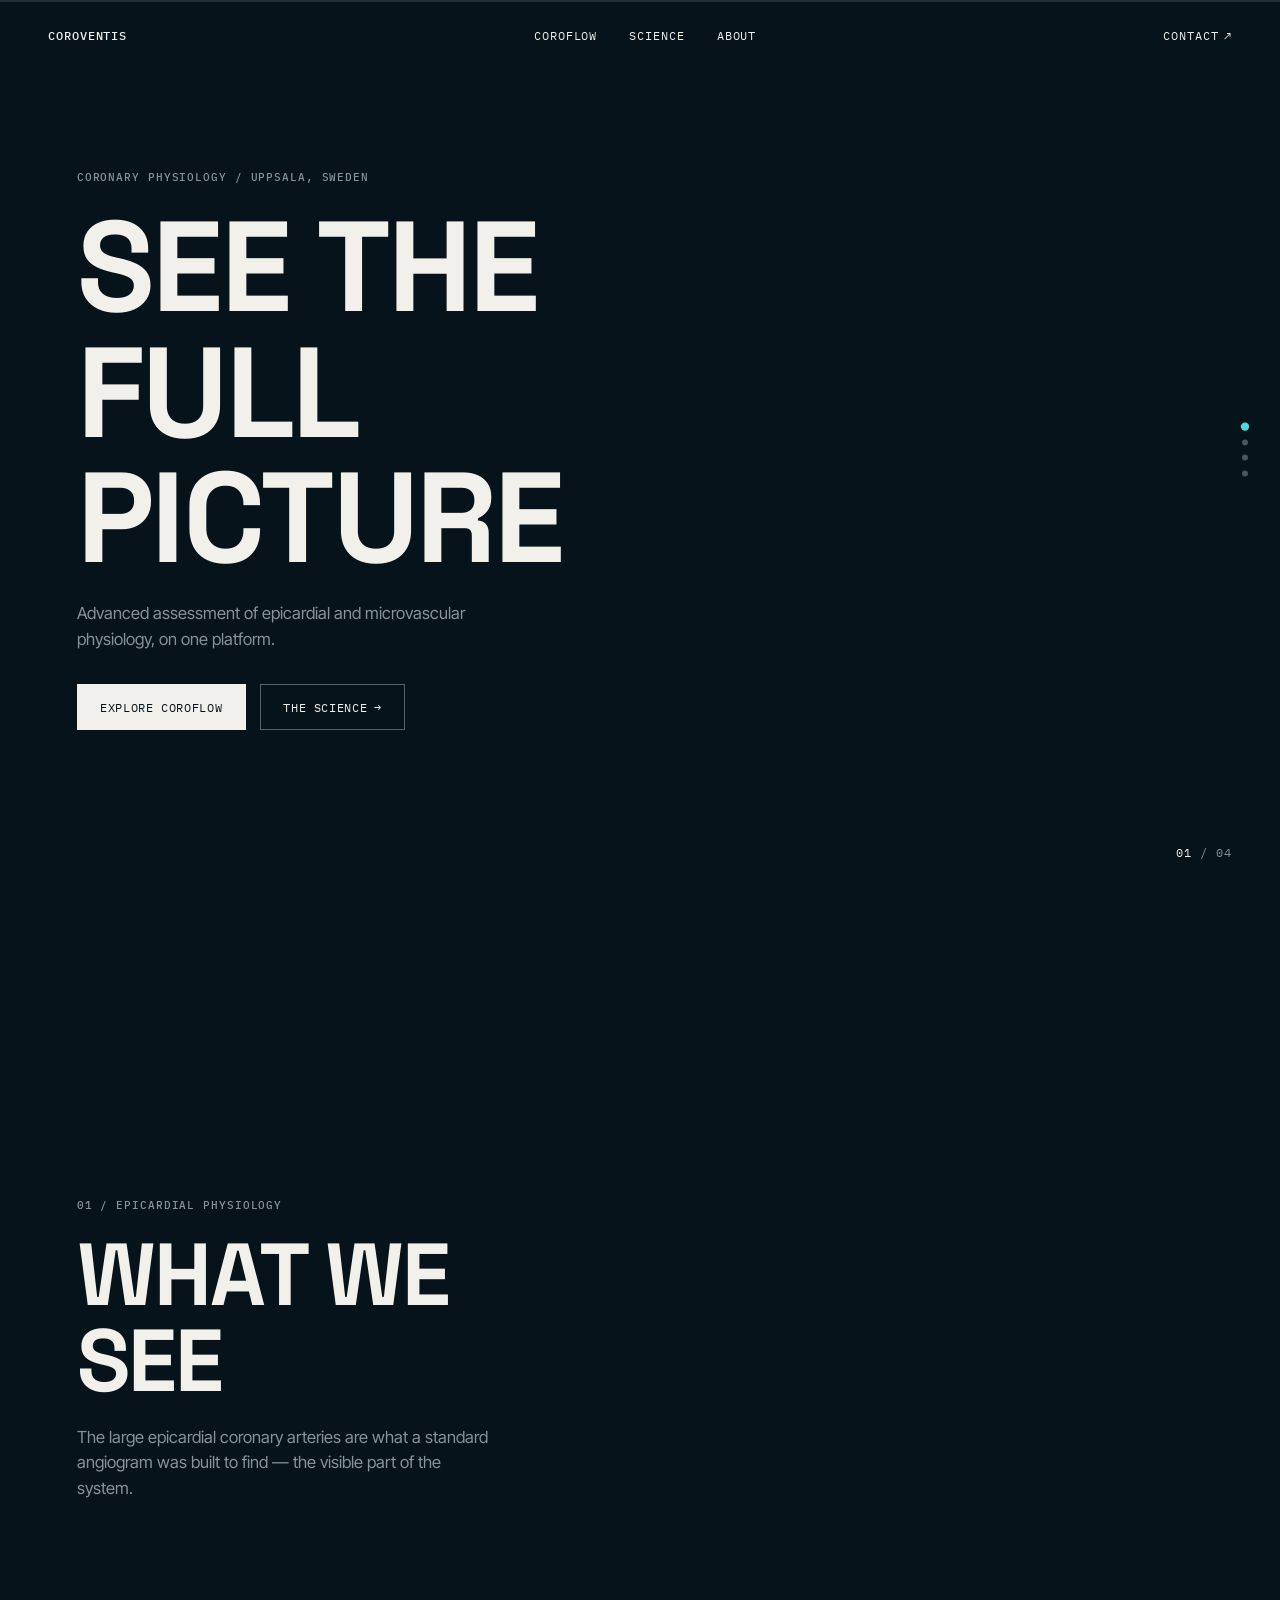
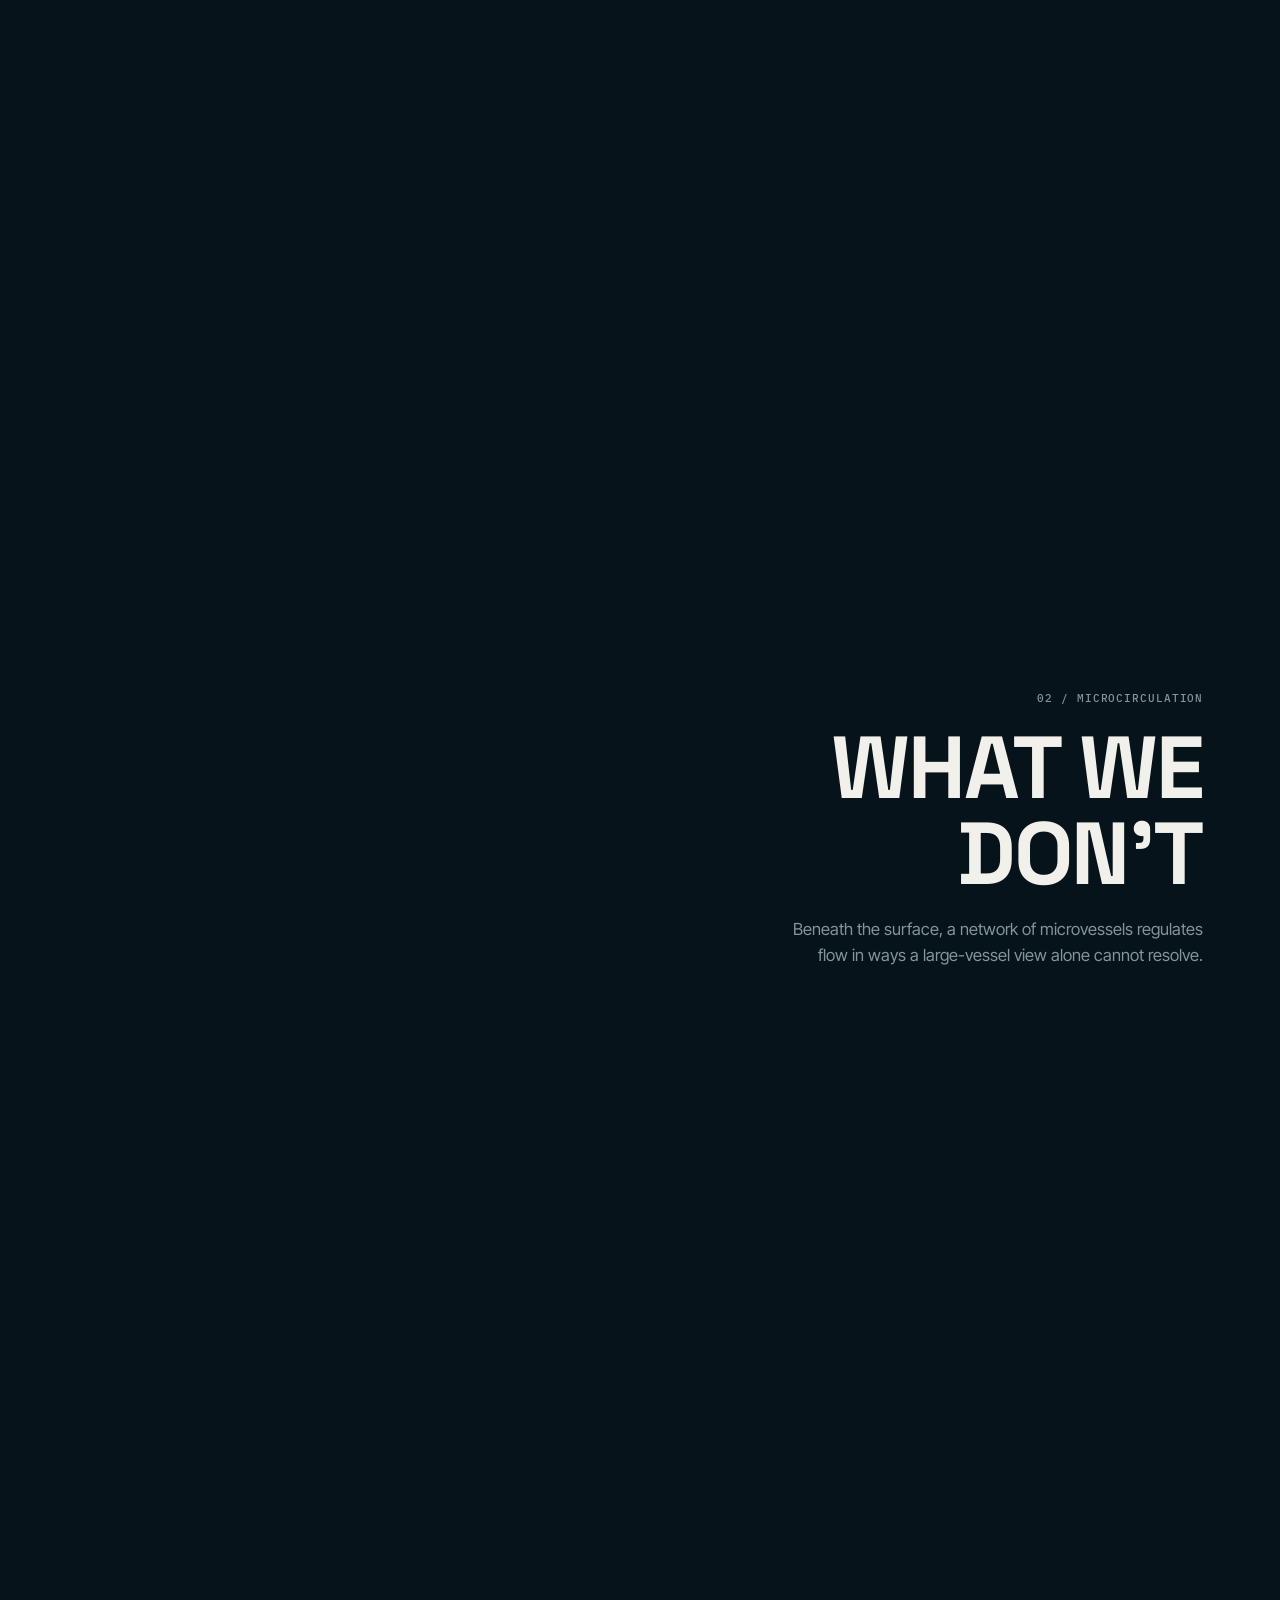
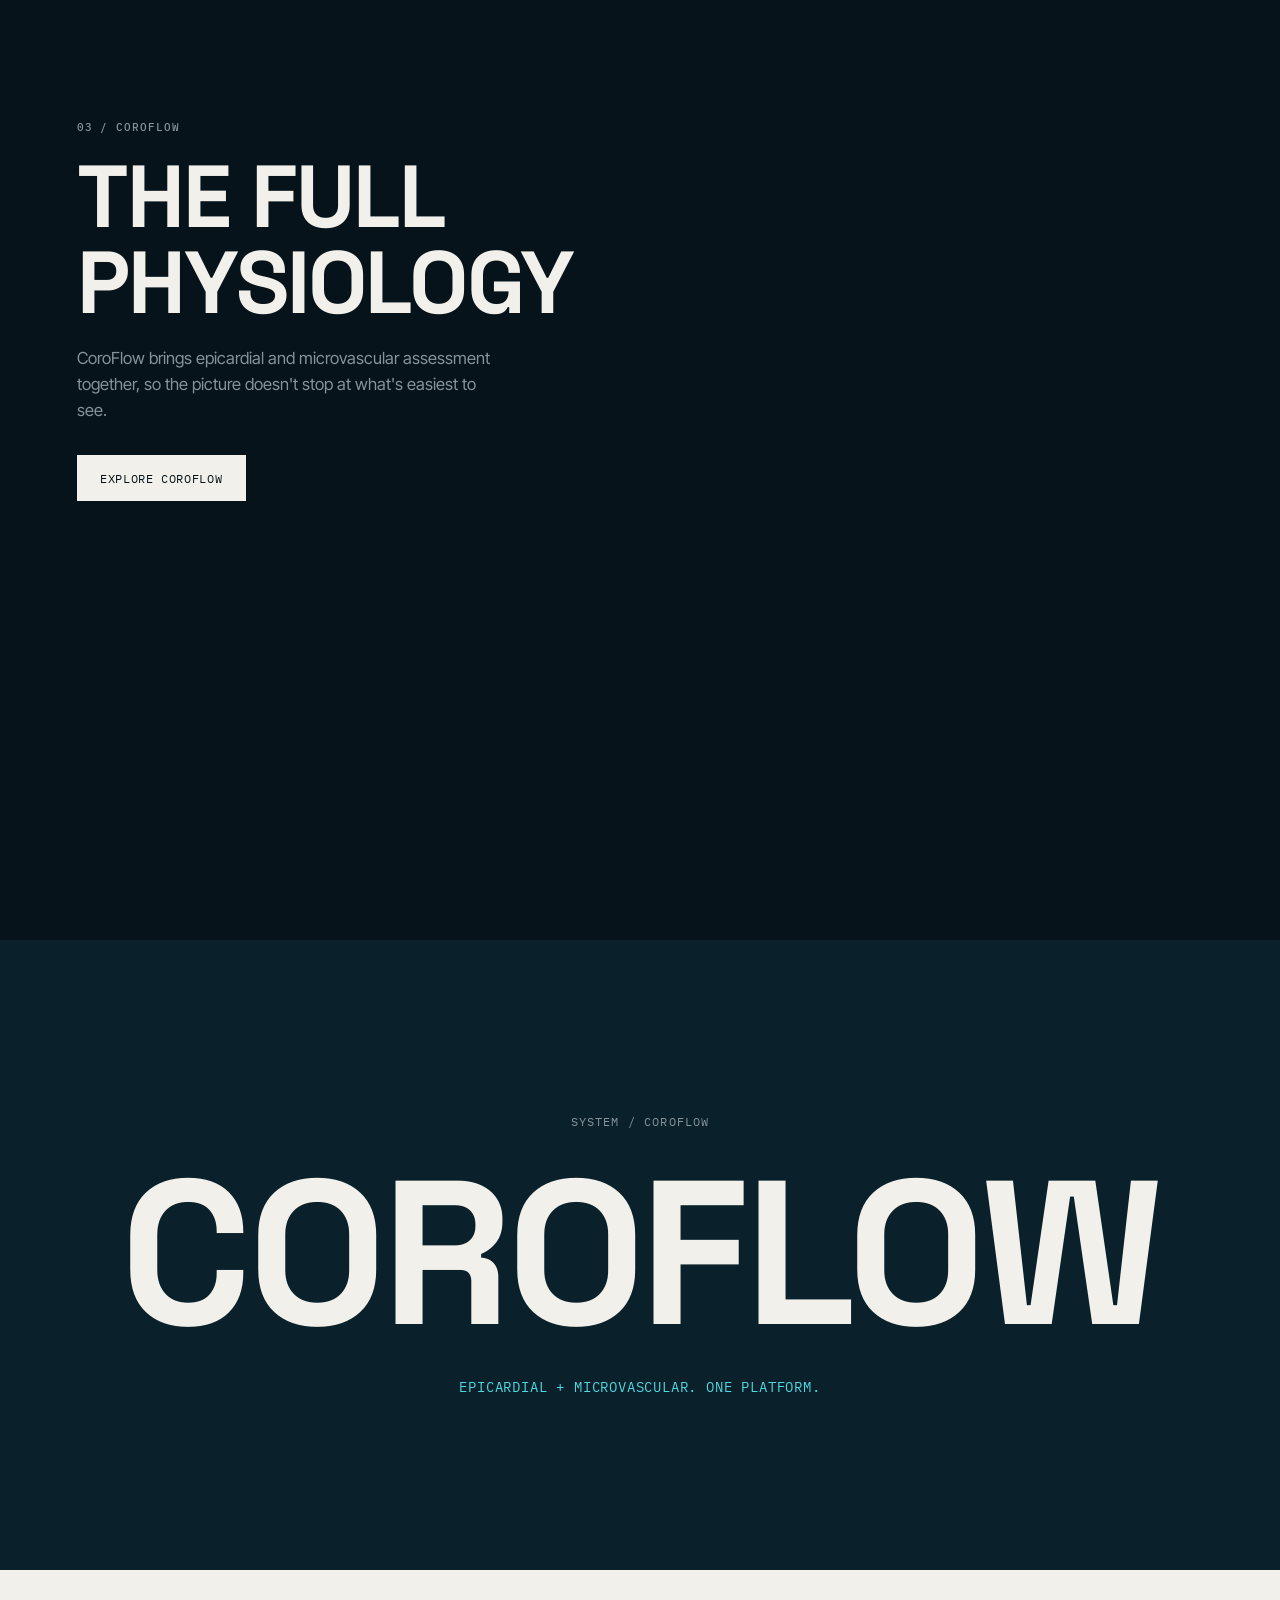
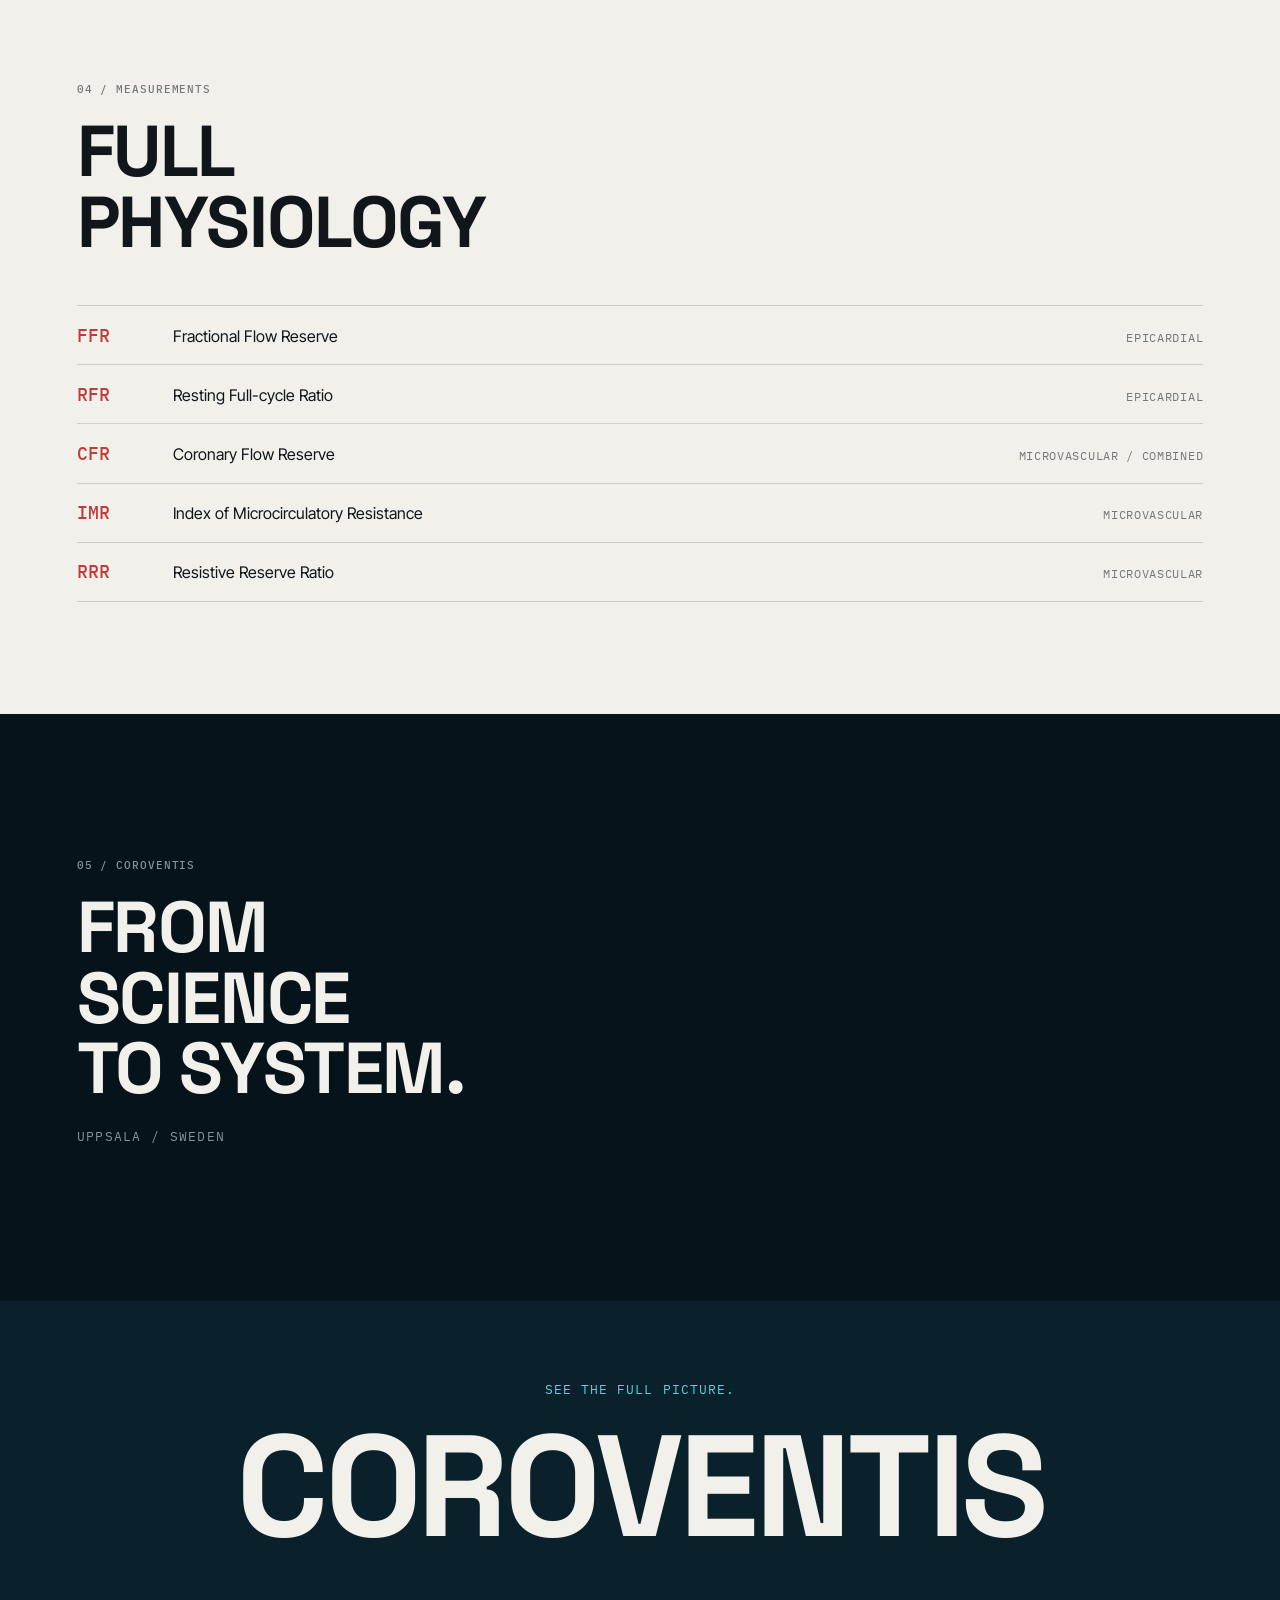
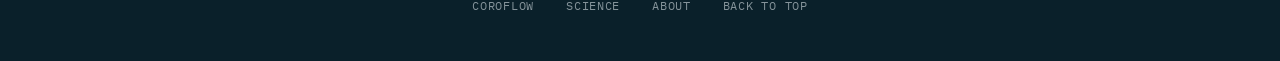
==== index.html @ 8fb8d33e "Add scroll-scrubbed hero: coronary iceberg-effect reveal via Higgsfield Builds the homepage hero as " ====
<!DOCTYPE html>
<html lang="en">
<head>
<meta charset="UTF-8" />
<meta name="viewport" content="width=device-width, initial-scale=1" />
<title>Coroventis — See the full picture</title>
<meta name="description" content="Coroventis builds CoroFlow, a platform for assessing epicardial and microvascular coronary physiology." />
<link rel="preconnect" href="https://fonts.googleapis.com" />
<link rel="preconnect" href="https://fonts.gstatic.com" crossorigin />
<link href="https://fonts.googleapis.com/css2?family=Space+Grotesk:wght@500;700&family=Inter+Tight:wght@400;500&family=IBM+Plex+Mono:wght@500&display=swap" rel="stylesheet" />
<link rel="stylesheet" href="styles.css" />
</head>
<body>

<nav class="nav" id="nav">
  <a class="nav__brand" href="#top">COROVENTIS</a>
  <div class="nav__links">
    <a href="#coroflow">CoroFlow</a>
    <a href="#science">Science</a>
    <a href="#about">About</a>
  </div>
  <a class="nav__contact" href="#contact">Contact <span aria-hidden="true">↗</span></a>
</nav>

<main id="top">

  <section class="scroll-scrub" id="hero" data-theme="dark">
    <div class="scroll-scrub__stage">
      <div class="scroll-scrub__media" aria-hidden="true"></div>

      <div class="scroll-scrub__progress" aria-hidden="true"><span id="progressBar"></span></div>

      <div class="scroll-scrub__index" aria-hidden="true">
        <span id="chapterIndex">01</span> / <span id="chapterTotal">04</span>
      </div>

      <div class="scroll-scrub__rail" aria-hidden="true">
        <ol id="railList">
          <li data-index="0" class="is-active"></li>
          <li data-index="1"></li>
          <li data-index="2"></li>
          <li data-index="3"></li>
        </ol>
      </div>
    </div>

    <div class="scroll-scrub__story">

      <article class="chapter" data-index="0" data-align="left">
        <div class="chapter__pin">
          <p class="eyebrow">CORONARY PHYSIOLOGY / UPPSALA, SWEDEN</p>
          <h1 class="display display--xl">SEE THE<br />FULL<br />PICTURE</h1>
          <p class="lede">Advanced assessment of epicardial and microvascular physiology, on one platform.</p>
          <div class="actions">
            <a class="btn btn--primary" href="#coroflow">Explore CoroFlow</a>
            <a class="btn btn--ghost" href="#science">The science <span aria-hidden="true">→</span></a>
          </div>
        </div>
      </article>

      <article class="chapter" data-index="1" data-align="left">
        <div class="chapter__pin">
          <p class="kicker">01 / EPICARDIAL PHYSIOLOGY</p>
          <h2 class="display display--lg">WHAT WE<br />SEE</h2>
          <p class="body">The large epicardial coronary arteries are what a standard angiogram was built to find — the visible part of the system.</p>
        </div>
      </article>

      <article class="chapter" data-index="2" data-align="right">
        <div class="chapter__pin">
          <p class="kicker">02 / MICROCIRCULATION</p>
          <h2 class="display display--lg">WHAT WE<br />DON'T</h2>
          <p class="body">Beneath the surface, a network of microvessels regulates flow in ways a large-vessel view alone cannot resolve.</p>
        </div>
      </article>

      <article class="chapter" data-index="3" data-align="left">
        <div class="chapter__pin">
          <p class="kicker">03 / COROFLOW</p>
          <h2 class="display display--lg">THE FULL<br />PHYSIOLOGY</h2>
          <p class="body">CoroFlow brings epicardial and microvascular assessment together, so the picture doesn't stop at what's easiest to see.</p>
          <div class="actions">
            <a class="btn btn--primary" href="#coroflow">Explore CoroFlow</a>
          </div>
        </div>
      </article>

    </div>
  </section>

  <section class="statement" id="coroflow">
    <p class="statement__eyebrow">SYSTEM / COROFLOW</p>
    <h2 class="display display--word">COROFLOW</h2>
    <p class="statement__sub">EPICARDIAL + MICROVASCULAR. One platform.</p>
  </section>

  <section class="taxonomy" id="science">
    <div class="taxonomy__head">
      <p class="kicker kicker--dark">04 / MEASUREMENTS</p>
      <h2 class="display display--md">FULL<br />PHYSIOLOGY</h2>
    </div>
    <div class="taxonomy__grid">
      <div class="taxonomy__row">
        <span class="taxonomy__code">FFR</span>
        <span class="taxonomy__name">Fractional Flow Reserve</span>
        <span class="taxonomy__domain">Epicardial</span>
      </div>
      <div class="taxonomy__row">
        <span class="taxonomy__code">RFR</span>
        <span class="taxonomy__name">Resting Full-cycle Ratio</span>
        <span class="taxonomy__domain">Epicardial</span>
      </div>
      <div class="taxonomy__row">
        <span class="taxonomy__code">CFR</span>
        <span class="taxonomy__name">Coronary Flow Reserve</span>
        <span class="taxonomy__domain">Microvascular / combined</span>
      </div>
      <div class="taxonomy__row">
        <span class="taxonomy__code">IMR</span>
        <span class="taxonomy__name">Index of Microcirculatory Resistance</span>
        <span class="taxonomy__domain">Microvascular</span>
      </div>
      <div class="taxonomy__row">
        <span class="taxonomy__code">RRR</span>
        <span class="taxonomy__name">Resistive Reserve Ratio</span>
        <span class="taxonomy__domain">Microvascular</span>
      </div>
    </div>
  </section>

  <section class="about" id="about">
    <p class="kicker">05 / COROVENTIS</p>
    <h2 class="display display--md">FROM<br />SCIENCE<br />TO SYSTEM.</h2>
    <p class="about__coords">UPPSALA / SWEDEN</p>
  </section>

</main>

<footer class="footer" id="contact">
  <p class="footer__line">SEE THE FULL PICTURE.</p>
  <h2 class="footer__wordmark">COROVENTIS</h2>
  <nav class="footer__nav">
    <a href="#coroflow">CoroFlow</a>
    <a href="#science">Science</a>
    <a href="#about">About</a>
    <a href="#top">Back to top</a>
  </nav>
</footer>

<script src="script.js"></script>
</body>
</html>
---- styles.css ----
/* ---- tokens ---- */
:root {
  --ink: #06131a;
  --ink-2: #0a202a;
  --paper: #f1f0ea;
  --paper-ink: #10161a;
  --slate: #85939a;
  --cyan: #4fd8e0;
  --red: #c23b3b;
  --font-display: "Space Grotesk", sans-serif;
  --font-body: "Inter Tight", sans-serif;
  --font-mono: "IBM Plex Mono", monospace;
  --ss-progress: 0;
}

* { box-sizing: border-box; }

html { scroll-behavior: smooth; }

@media (prefers-reduced-motion: reduce) {
  html { scroll-behavior: auto; }
}

body {
  margin: 0;
  background: var(--ink);
  color: var(--paper);
  font-family: var(--font-body);
  -webkit-font-smoothing: antialiased;
}

a { color: inherit; text-decoration: none; }

.display {
  font-family: var(--font-display);
  font-weight: 700;
  letter-spacing: -0.02em;
  line-height: 0.98;
  margin: 0;
  text-wrap: balance;
}

.display--xl { font-size: clamp(3rem, 10vw, 8.5rem); }
.display--lg { font-size: clamp(2.5rem, 7vw, 5.5rem); }
.display--md { font-size: clamp(2.25rem, 6vw, 4.5rem); }
.display--word {
  font-size: clamp(4rem, 16vw, 13rem);
  text-align: center;
  width: 100%;
}

.kicker,
.eyebrow {
  font-family: var(--font-mono);
  font-size: 0.7rem;
  font-weight: 500;
  letter-spacing: 0.08em;
  text-transform: uppercase;
  color: var(--slate);
  margin: 0 0 1.25rem;
}

.kicker--dark { color: color-mix(in srgb, var(--paper-ink) 55%, transparent); }

.lede,
.body {
  font-size: clamp(1rem, 1.3vw, 1.15rem);
  line-height: 1.55;
  color: var(--slate);
  max-width: 42ch;
  margin: 1.25rem 0 0;
}

/* ---- nav ---- */
.nav {
  position: fixed;
  top: 0;
  left: 0;
  right: 0;
  z-index: 20;
  display: flex;
  align-items: center;
  justify-content: space-between;
  padding: clamp(1rem, 3vw, 1.75rem) clamp(1.25rem, 4vw, 3rem);
  font-family: var(--font-mono);
  font-size: 0.72rem;
  letter-spacing: 0.08em;
  text-transform: uppercase;
  color: var(--paper);
  background: transparent;
  transition: background 300ms ease, backdrop-filter 300ms ease;
}

.nav.is-scrolled {
  background: color-mix(in srgb, var(--ink) 78%, transparent);
  backdrop-filter: blur(8px);
}

.nav__brand { font-weight: 500; }

.nav__links { display: flex; gap: clamp(1rem, 2.5vw, 2.25rem); }
.nav__links a:hover { color: var(--cyan); }

.nav__contact { display: flex; align-items: center; gap: 0.35rem; }
.nav__contact:hover { color: var(--cyan); }

@media (max-width: 640px) {
  .nav__links { display: none; }
}

/* ---- scroll-scrub hero ---- */
.scroll-scrub {
  position: relative;
  isolation: isolate;
}

.scroll-scrub__stage {
  position: sticky;
  top: 0;
  z-index: 0;
  width: 100%;
  height: 100dvh;
  overflow: hidden;
  background: var(--ink);
}

.scroll-scrub__media {
  position: absolute;
  inset: 0;
}

.scroll-scrub__video {
  position: absolute;
  inset: 0;
  width: 100%;
  height: 100%;
  object-fit: cover;
  object-position: 50% 50%;
  display: block;
  z-index: 1;
}

.scroll-scrub__stage::after {
  content: "";
  position: absolute;
  inset: 0;
  z-index: 2;
  background: linear-gradient(
    180deg,
    color-mix(in srgb, var(--ink) 55%, transparent) 0%,
    transparent 20%,
    transparent 65%,
    color-mix(in srgb, var(--ink) 70%, transparent) 100%
  );
  pointer-events: none;
}

.scroll-scrub__progress {
  position: absolute;
  z-index: 6;
  top: 0;
  left: 0;
  right: 0;
  height: 2px;
  background: color-mix(in srgb, var(--paper) 12%, transparent);
}

.scroll-scrub__progress span {
  display: block;
  height: 100%;
  width: 100%;
  background: var(--cyan);
  transform: scaleX(var(--ss-progress));
  transform-origin: left center;
}

.scroll-scrub__index {
  position: absolute;
  z-index: 6;
  right: clamp(1rem, 4vw, 3rem);
  bottom: clamp(1.25rem, 4vw, 2.5rem);
  font-family: var(--font-mono);
  font-size: 0.75rem;
  letter-spacing: 0.08em;
  color: var(--slate);
}

.scroll-scrub__index span:first-child { color: var(--paper); }

.scroll-scrub__rail {
  position: absolute;
  z-index: 6;
  right: clamp(0.75rem, 3vw, 2rem);
  top: 50%;
  transform: translateY(-50%);
}

.scroll-scrub__rail ol {
  list-style: none;
  margin: 0;
  padding: 0;
  display: flex;
  flex-direction: column;
  gap: 0.6rem;
}

.scroll-scrub__rail li {
  width: 6px;
  height: 6px;
  border-radius: 50%;
  background: color-mix(in srgb, var(--paper) 30%, transparent);
  transition: background 200ms ease, transform 200ms ease;
}

.scroll-scrub__rail li.is-active {
  background: var(--cyan);
  transform: scale(1.4);
}

@media (max-width: 640px) {
  .scroll-scrub__rail { display: none; }
}

.scroll-scrub__story {
  position: relative;
  z-index: 3;
  margin-top: -100dvh;
  pointer-events: none;
}

.chapter { position: relative; min-height: 120dvh; }
.chapter[data-index="0"] { min-height: 100dvh; }

.chapter__pin {
  position: sticky;
  top: 0;
  min-height: 100dvh;
  display: flex;
  flex-direction: column;
  justify-content: center;
  padding: clamp(5.5rem, 10vw, 9rem) clamp(1.25rem, 6vw, 6rem);
  pointer-events: none;
}

.chapter[data-align="right"] .chapter__pin { align-items: flex-end; text-align: right; }
.chapter[data-align="right"] .chapter__pin .lede,
.chapter[data-align="right"] .chapter__pin .body { margin-left: auto; }

.chapter__pin > * { pointer-events: auto; }

.actions {
  display: flex;
  flex-wrap: wrap;
  gap: 0.9rem;
  margin-top: 2rem;
}

.btn {
  display: inline-flex;
  align-items: center;
  gap: 0.4rem;
  padding: 0.85rem 1.4rem;
  font-family: var(--font-mono);
  font-size: 0.78rem;
  letter-spacing: 0.05em;
  text-transform: uppercase;
  border: 1px solid color-mix(in srgb, var(--paper) 35%, transparent);
  transition: border-color 200ms ease, background 200ms ease, color 200ms ease;
}

.btn--primary { background: var(--paper); color: var(--ink); border-color: var(--paper); }
.btn--primary:hover { background: var(--cyan); border-color: var(--cyan); }

.btn--ghost { color: var(--paper); }
.btn--ghost:hover { border-color: var(--cyan); color: var(--cyan); }

@media (max-width: 640px) {
  .chapter__pin { justify-content: flex-end; padding-bottom: 4rem; }
  .chapter[data-align="right"] .chapter__pin { align-items: flex-start; text-align: left; }
  .chapter[data-align="right"] .chapter__pin .lede,
  .chapter[data-align="right"] .chapter__pin .body { margin-left: 0; }
}

/* ---- statement (COROFLOW) ---- */
.statement {
  position: relative;
  z-index: 3;
  background: var(--ink-2);
  min-height: 70vh;
  display: flex;
  flex-direction: column;
  align-items: center;
  justify-content: center;
  text-align: center;
  padding: 4rem 1.5rem;
  gap: 1.5rem;
}

.statement__eyebrow {
  font-family: var(--font-mono);
  font-size: 0.72rem;
  letter-spacing: 0.1em;
  text-transform: uppercase;
  color: var(--slate);
  margin: 0;
}

.statement__sub {
  font-family: var(--font-mono);
  font-size: 0.85rem;
  letter-spacing: 0.06em;
  text-transform: uppercase;
  color: var(--cyan);
  margin: 0;
}

/* ---- taxonomy (light section) ---- */
.taxonomy {
  position: relative;
  z-index: 3;
  background: var(--paper);
  color: var(--paper-ink);
  padding: clamp(4rem, 10vw, 7rem) clamp(1.25rem, 6vw, 6rem);
}

.taxonomy__head { margin-bottom: 3rem; }
.taxonomy__head .display { color: var(--paper-ink); }

.taxonomy__grid { border-top: 1px solid color-mix(in srgb, var(--paper-ink) 15%, transparent); }

.taxonomy__row {
  display: grid;
  grid-template-columns: 5rem 1fr auto;
  gap: 1rem;
  align-items: baseline;
  padding: 1.1rem 0;
  border-bottom: 1px solid color-mix(in srgb, var(--paper-ink) 15%, transparent);
  transition: background 150ms ease;
}

.taxonomy__row:hover { background: color-mix(in srgb, var(--paper-ink) 4%, transparent); }

.taxonomy__code {
  font-family: var(--font-mono);
  font-weight: 500;
  font-size: 1.1rem;
  color: var(--red);
}

.taxonomy__name { font-size: 1rem; }

.taxonomy__domain {
  font-family: var(--font-mono);
  font-size: 0.72rem;
  letter-spacing: 0.06em;
  text-transform: uppercase;
  color: color-mix(in srgb, var(--paper-ink) 55%, transparent);
  text-align: right;
}

@media (max-width: 640px) {
  .taxonomy__row { grid-template-columns: 3.5rem 1fr; }
  .taxonomy__domain { grid-column: 1 / -1; text-align: left; }
}

/* ---- about ---- */
.about {
  position: relative;
  z-index: 3;
  background: var(--ink);
  padding: clamp(5rem, 12vw, 9rem) clamp(1.25rem, 6vw, 6rem);
}

.about__coords {
  font-family: var(--font-mono);
  font-size: 0.8rem;
  letter-spacing: 0.1em;
  color: var(--slate);
  margin-top: 1.5rem;
}

/* ---- footer ---- */
.footer {
  position: relative;
  z-index: 3;
  background: var(--ink-2);
  padding: clamp(3rem, 8vw, 5rem) clamp(1.25rem, 6vw, 3rem) clamp(2rem, 5vw, 3rem);
  text-align: center;
}

.footer__line {
  font-family: var(--font-mono);
  font-size: 0.8rem;
  letter-spacing: 0.08em;
  text-transform: uppercase;
  color: var(--cyan);
  margin: 0 0 1rem;
}

.footer__wordmark {
  font-family: var(--font-display);
  font-weight: 700;
  font-size: clamp(3rem, 14vw, 9rem);
  letter-spacing: -0.03em;
  margin: 0;
  line-height: 1;
}

.footer__nav {
  display: flex;
  justify-content: center;
  flex-wrap: wrap;
  gap: clamp(1rem, 3vw, 2rem);
  margin-top: 2.5rem;
  font-family: var(--font-mono);
  font-size: 0.75rem;
  letter-spacing: 0.06em;
  text-transform: uppercase;
  color: var(--slate);
}

.footer__nav a:hover { color: var(--cyan); }

/* ---- reduced motion ---- */
@media (prefers-reduced-motion: reduce) {
  .chapter { min-height: 100dvh !important; }
  .scroll-scrub__progress span { transition: none; }
}
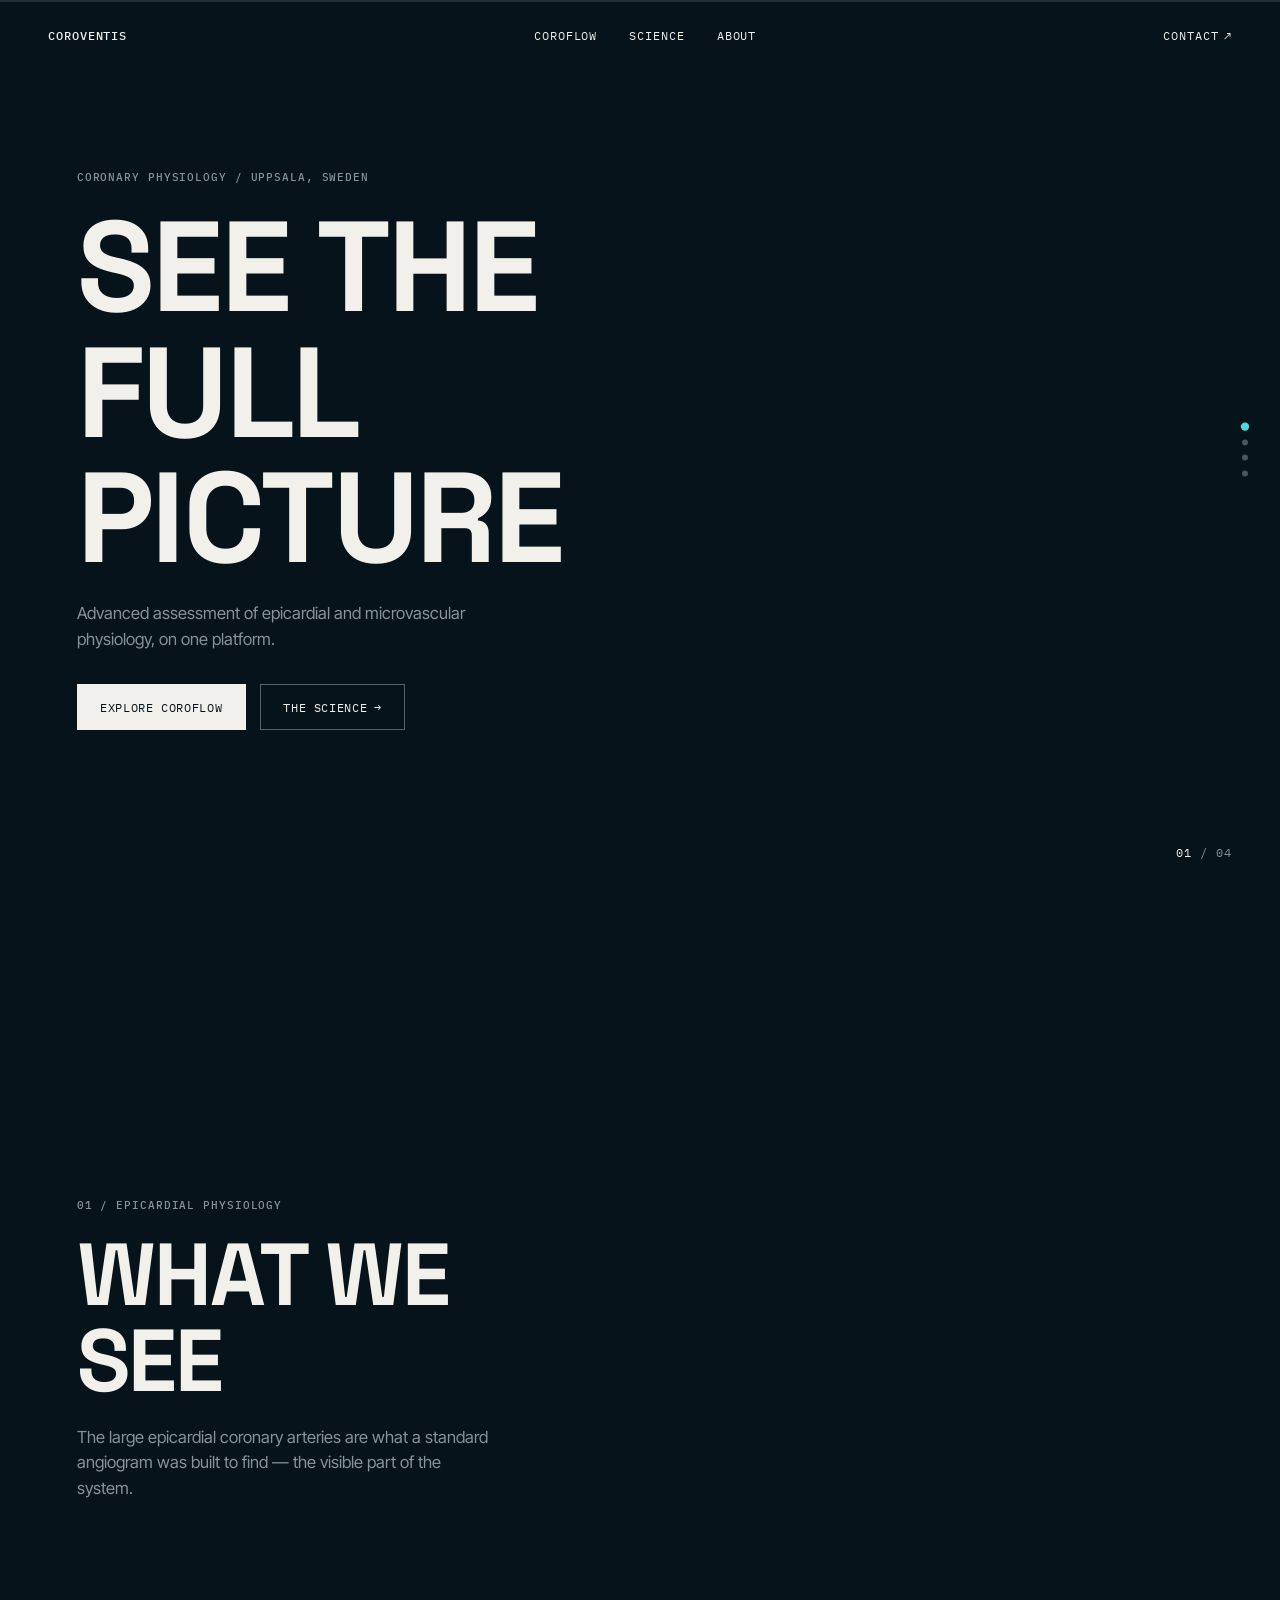
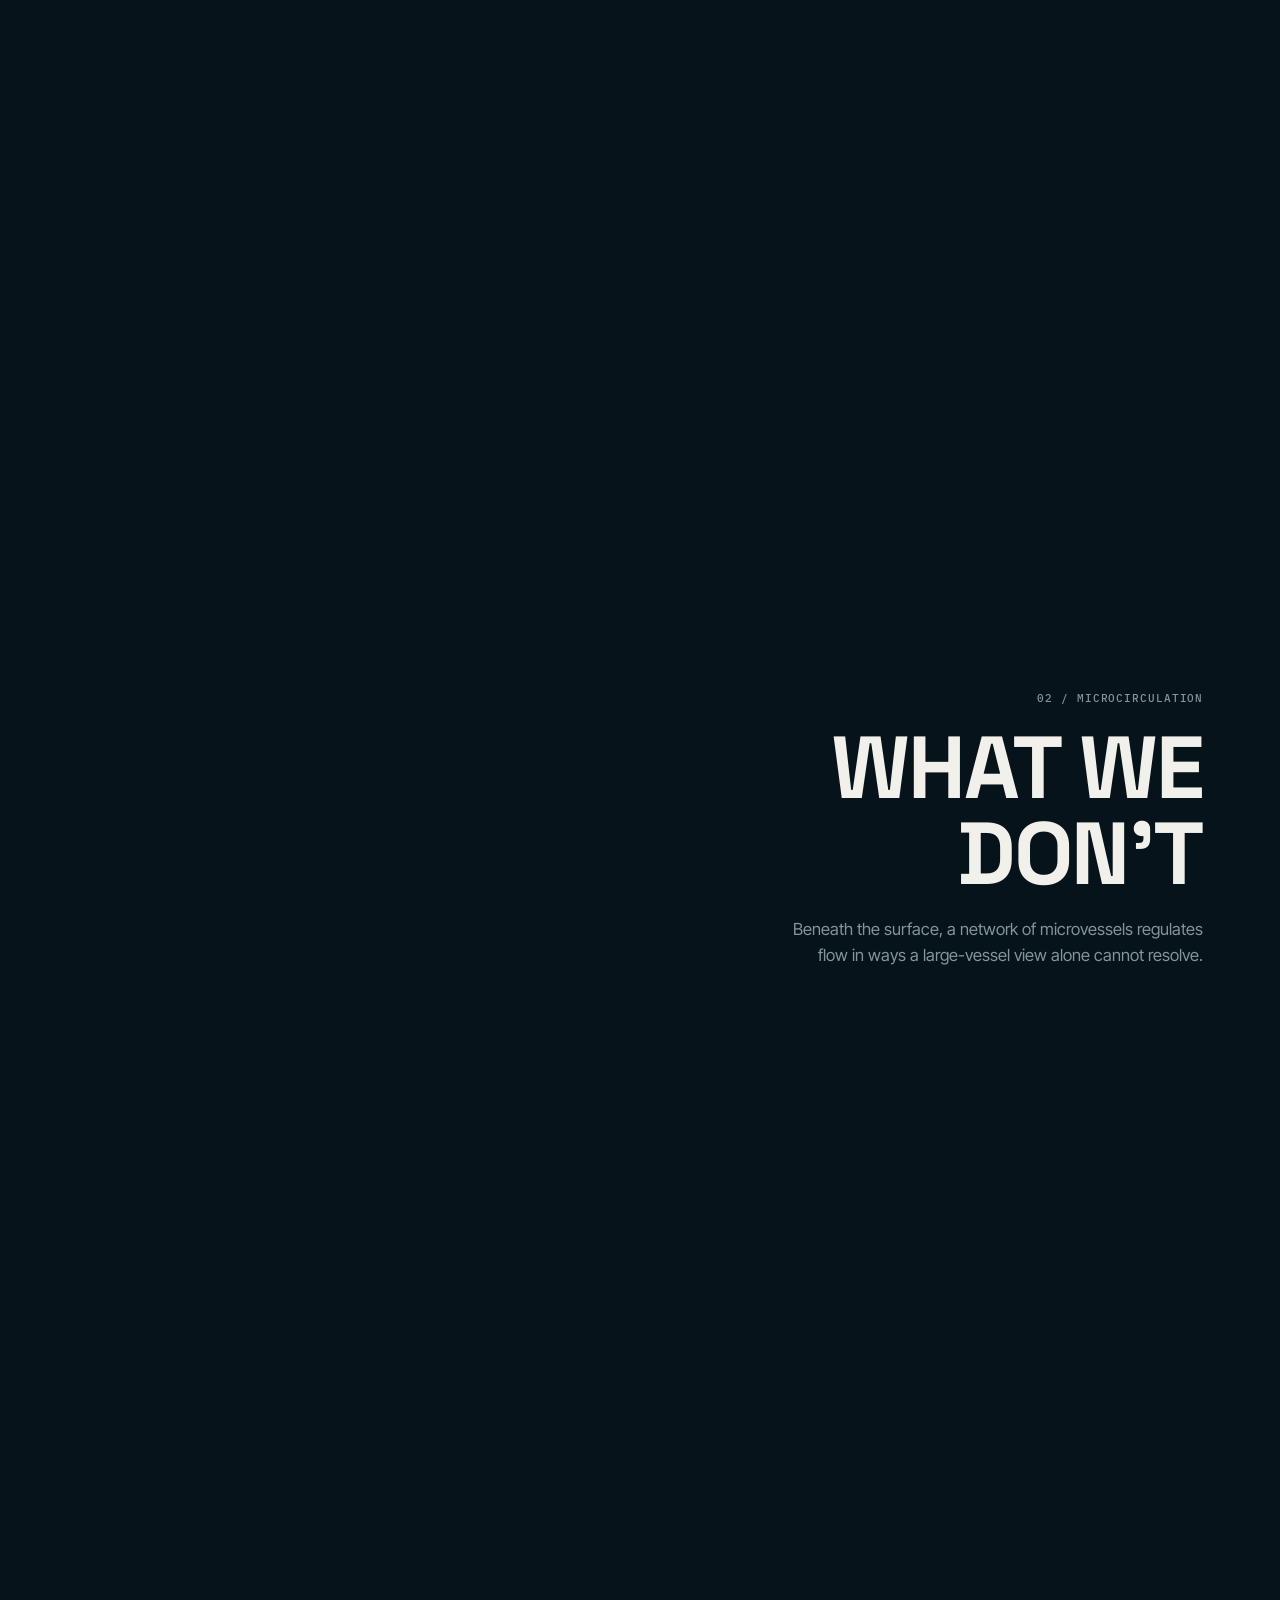
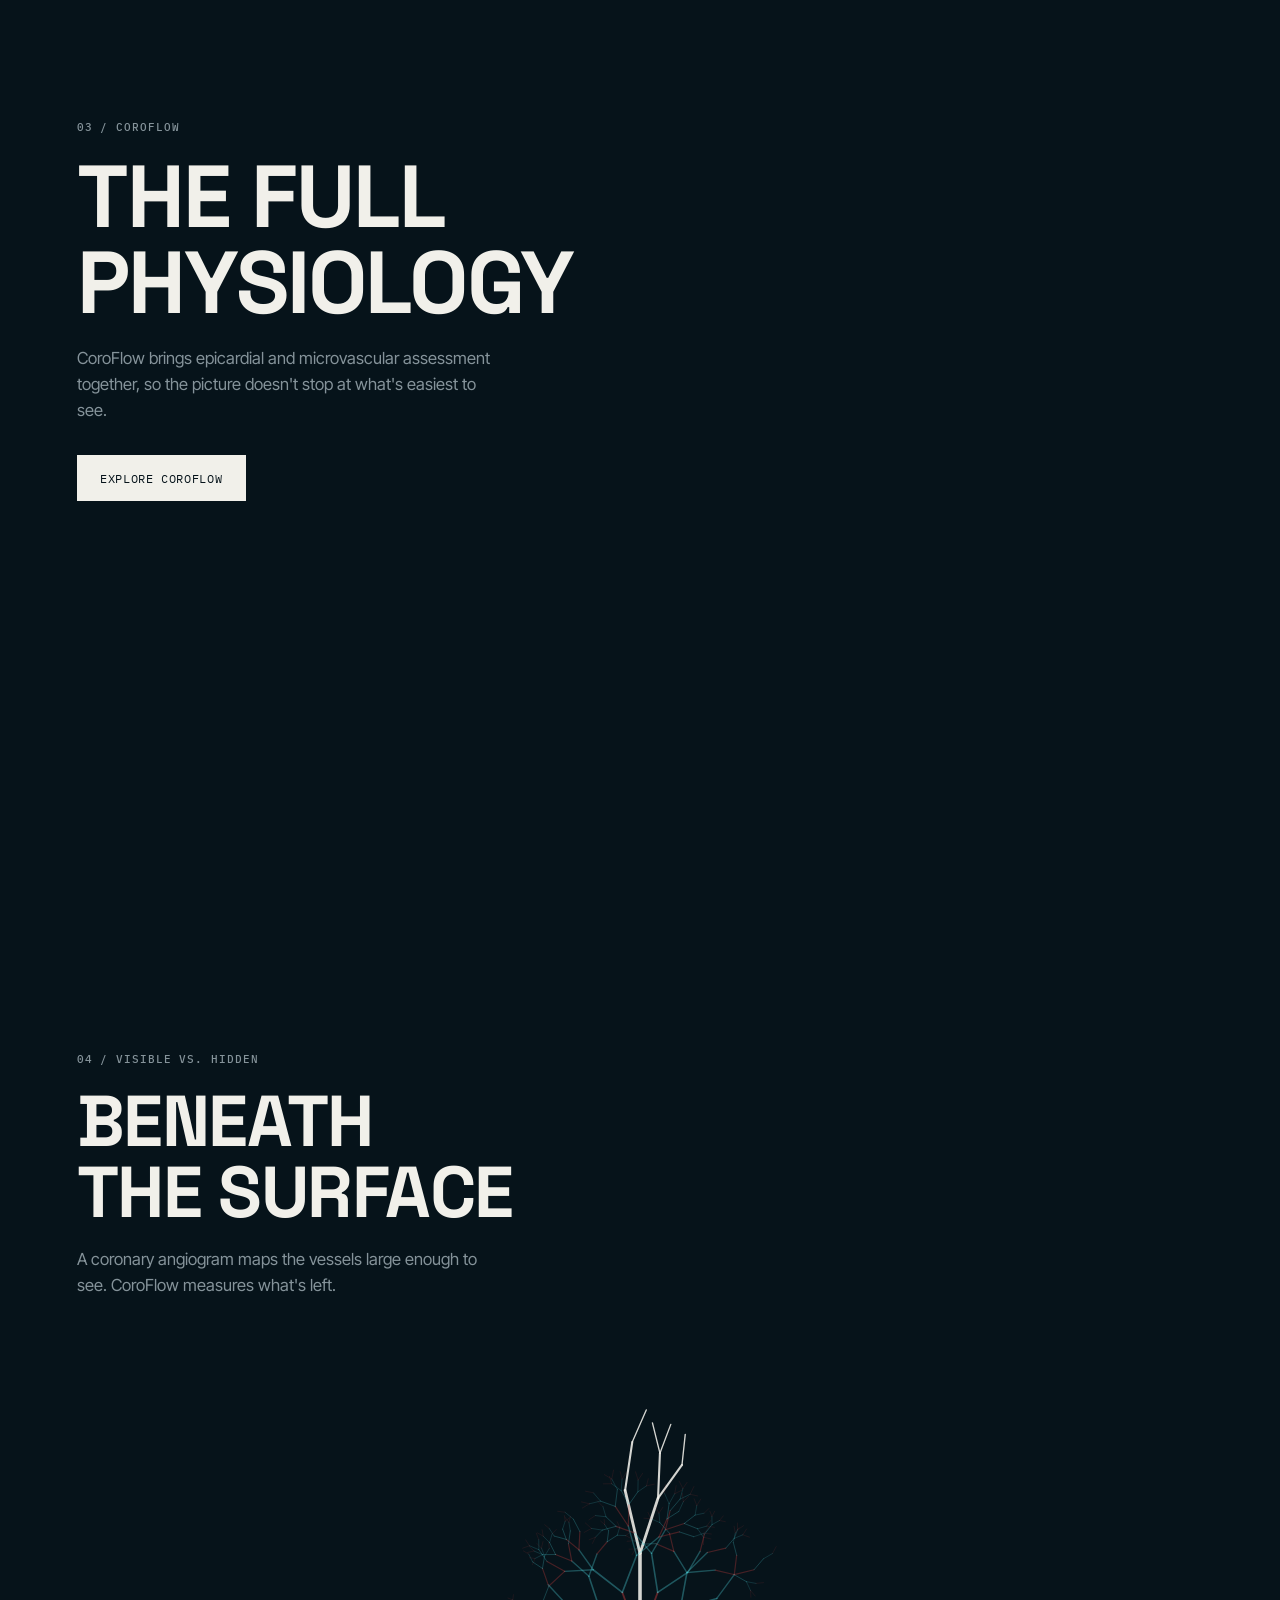
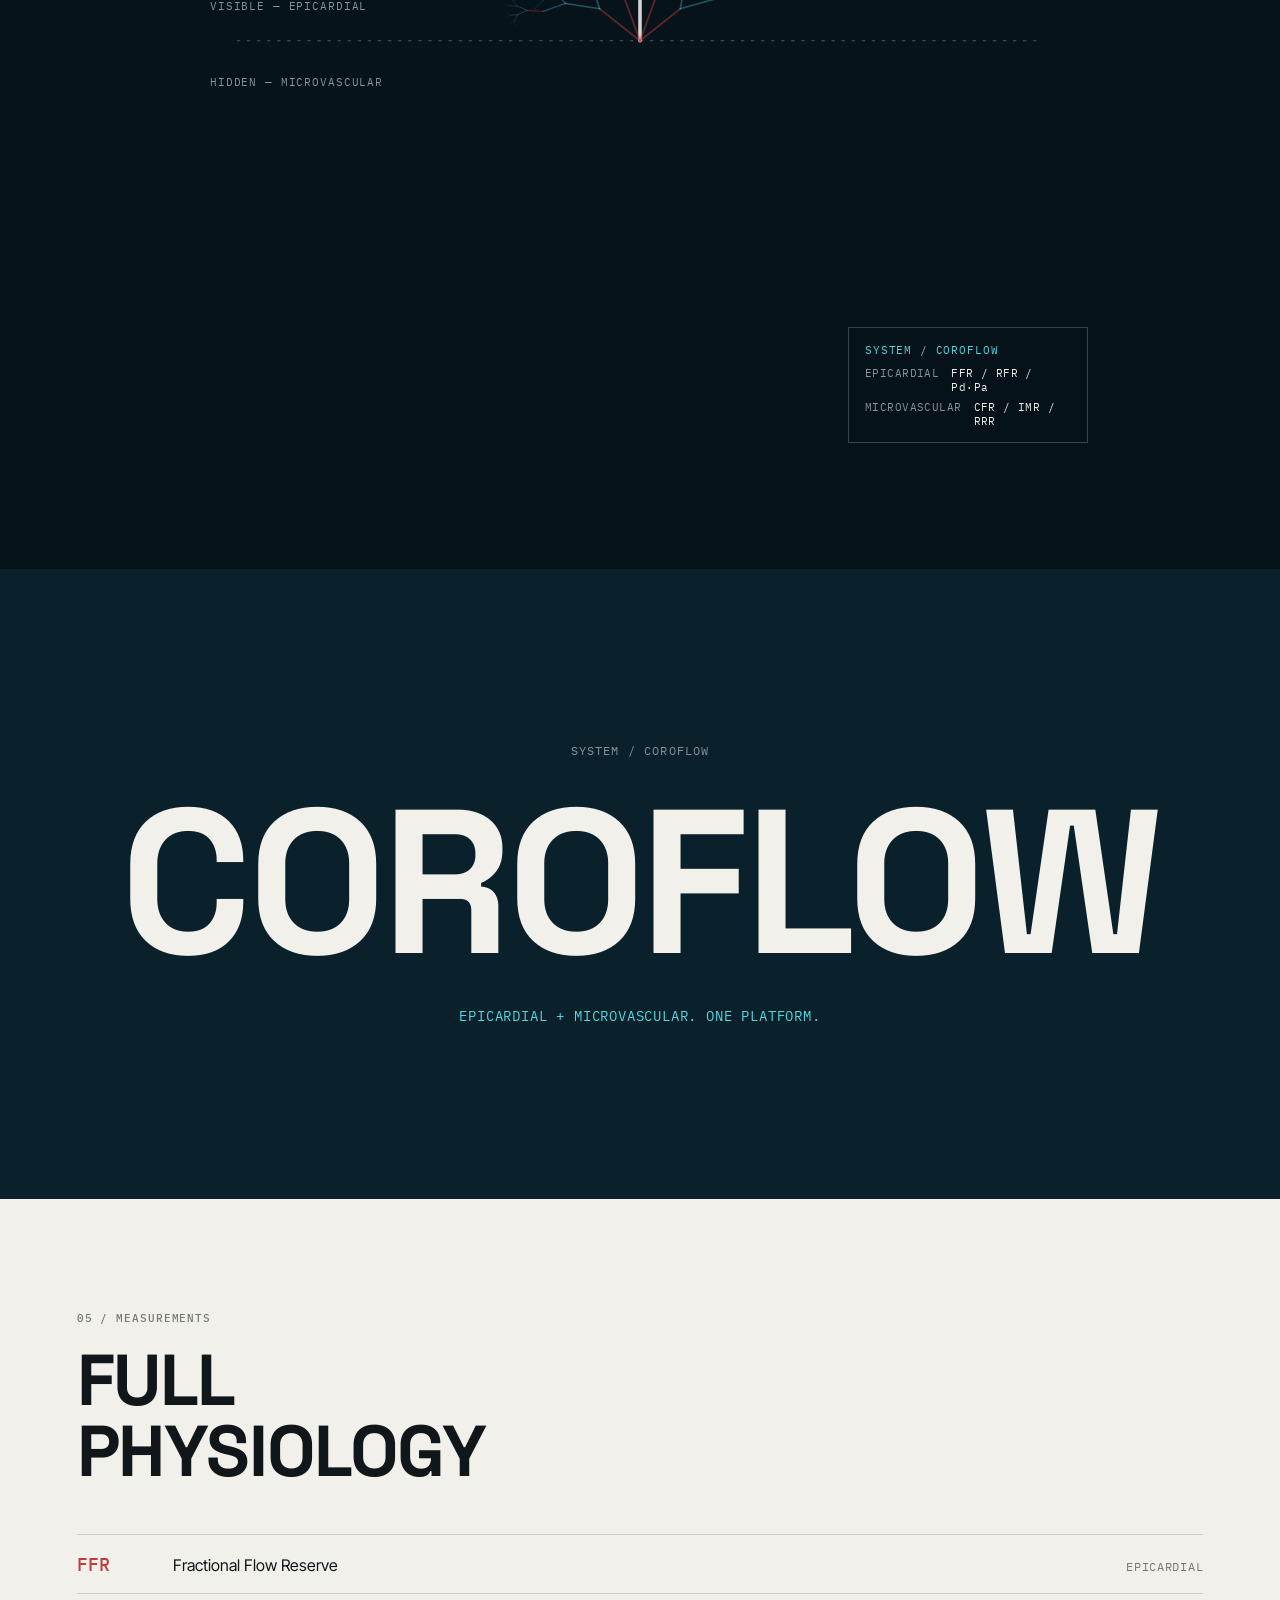
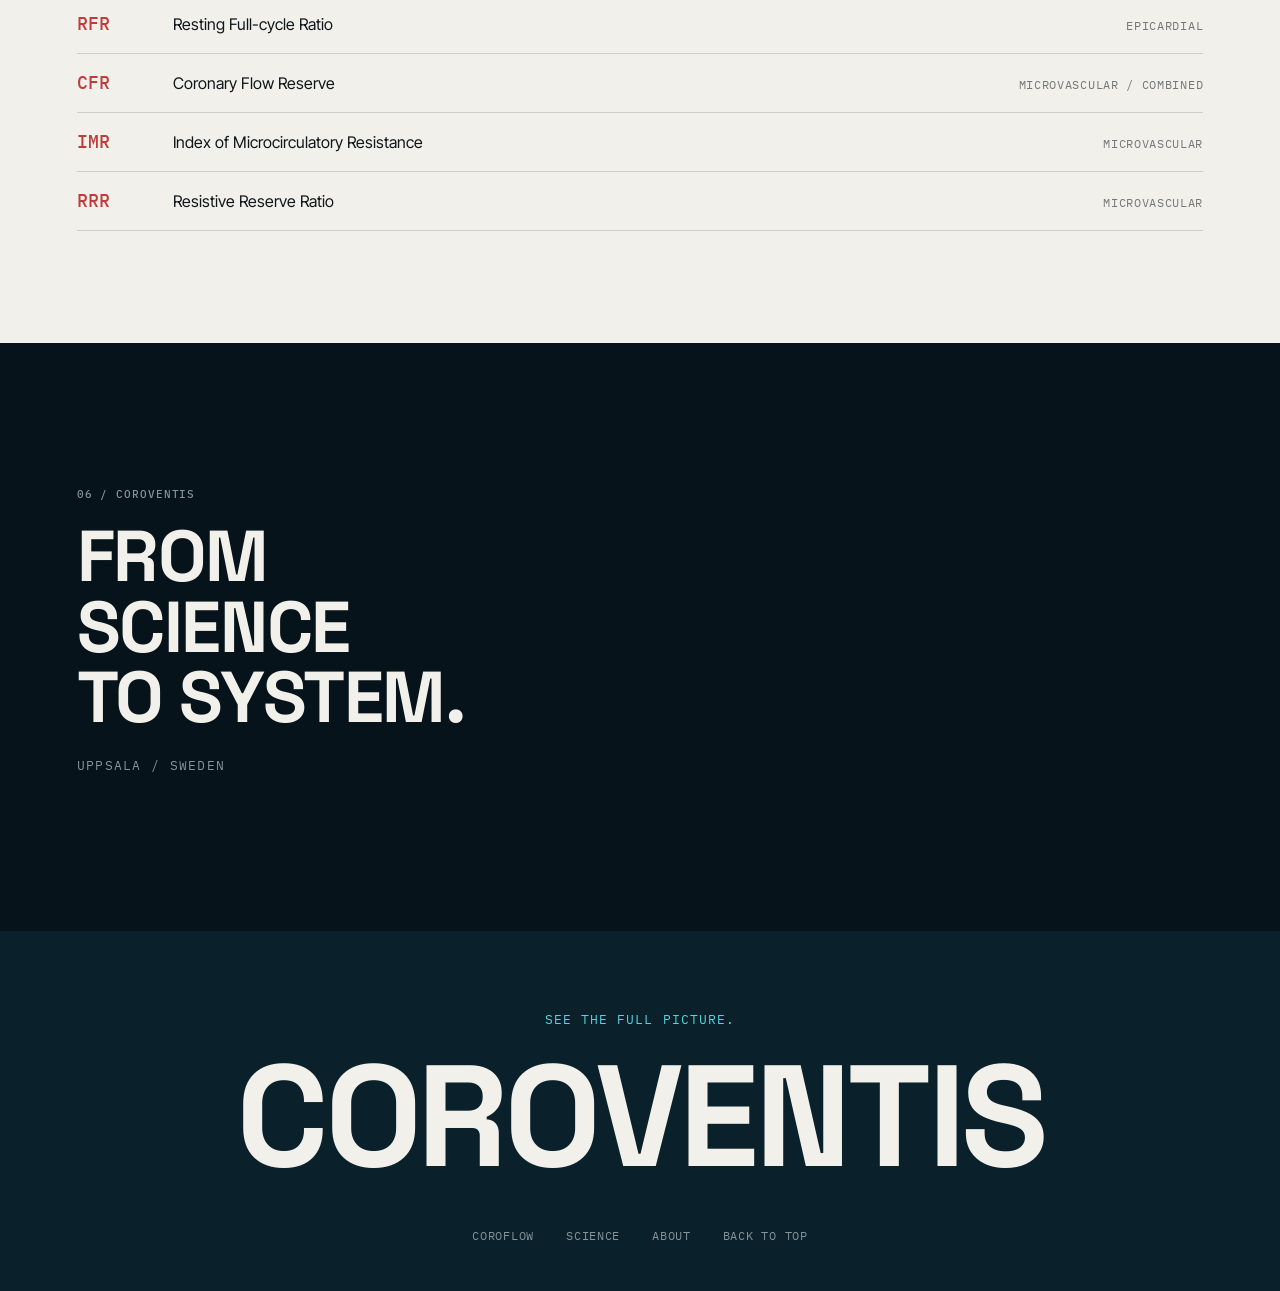
==== commit 01cc94fa: "Make the visible/hidden divide its own explicit moment on the page Adds a dedicated section right af" ====
--- a/index.html
+++ b/index.html
@@ -88,39 +88,61 @@
     </div>
   </section>
 
-  <section class="statement" id="coroflow">
+  <section class="divide" id="divide" data-reveal>
+    <div class="divide__copy">
+      <p class="kicker">04 / VISIBLE VS. HIDDEN</p>
+      <h2 class="display display--md">BENEATH<br />THE SURFACE</h2>
+      <p class="body">A coronary angiogram maps the vessels large enough to see. CoroFlow measures what's left.</p>
+    </div>
+
+    <div class="divide__diagram">
+      <svg id="vesselDiagram" viewBox="0 0 800 620" preserveAspectRatio="xMidYMid meet" aria-hidden="true">
+        <line class="divide__waterline" x1="40" y1="248" x2="760" y2="248" />
+      </svg>
+      <span class="divide__label divide__label--visible">VISIBLE — EPICARDIAL</span>
+      <span class="divide__label divide__label--hidden">HIDDEN — MICROVASCULAR</span>
+
+      <div class="detail-box">
+        <p class="detail-box__title">SYSTEM / COROFLOW</p>
+        <p class="detail-box__row"><span>EPICARDIAL</span>FFR / RFR / Pd·Pa</p>
+        <p class="detail-box__row"><span>MICROVASCULAR</span>CFR / IMR / RRR</p>
+      </div>
+    </div>
+  </section>
+
+  <section class="statement" id="coroflow" data-reveal>
     <p class="statement__eyebrow">SYSTEM / COROFLOW</p>
     <h2 class="display display--word">COROFLOW</h2>
     <p class="statement__sub">EPICARDIAL + MICROVASCULAR. One platform.</p>
   </section>
 
   <section class="taxonomy" id="science">
-    <div class="taxonomy__head">
-      <p class="kicker kicker--dark">04 / MEASUREMENTS</p>
+    <div class="taxonomy__head" data-reveal>
+      <p class="kicker kicker--dark">05 / MEASUREMENTS</p>
       <h2 class="display display--md">FULL<br />PHYSIOLOGY</h2>
     </div>
     <div class="taxonomy__grid">
-      <div class="taxonomy__row">
+      <div class="taxonomy__row" data-reveal>
         <span class="taxonomy__code">FFR</span>
         <span class="taxonomy__name">Fractional Flow Reserve</span>
         <span class="taxonomy__domain">Epicardial</span>
       </div>
-      <div class="taxonomy__row">
+      <div class="taxonomy__row" data-reveal>
         <span class="taxonomy__code">RFR</span>
         <span class="taxonomy__name">Resting Full-cycle Ratio</span>
         <span class="taxonomy__domain">Epicardial</span>
       </div>
-      <div class="taxonomy__row">
+      <div class="taxonomy__row" data-reveal>
         <span class="taxonomy__code">CFR</span>
         <span class="taxonomy__name">Coronary Flow Reserve</span>
         <span class="taxonomy__domain">Microvascular / combined</span>
       </div>
-      <div class="taxonomy__row">
+      <div class="taxonomy__row" data-reveal>
         <span class="taxonomy__code">IMR</span>
         <span class="taxonomy__name">Index of Microcirculatory Resistance</span>
         <span class="taxonomy__domain">Microvascular</span>
       </div>
-      <div class="taxonomy__row">
+      <div class="taxonomy__row" data-reveal>
         <span class="taxonomy__code">RRR</span>
         <span class="taxonomy__name">Resistive Reserve Ratio</span>
         <span class="taxonomy__domain">Microvascular</span>
@@ -128,15 +150,15 @@
     </div>
   </section>
 
-  <section class="about" id="about">
-    <p class="kicker">05 / COROVENTIS</p>
+  <section class="about" id="about" data-reveal>
+    <p class="kicker">06 / COROVENTIS</p>
     <h2 class="display display--md">FROM<br />SCIENCE<br />TO SYSTEM.</h2>
     <p class="about__coords">UPPSALA / SWEDEN</p>
   </section>
 
 </main>
 
-<footer class="footer" id="contact">
+<footer class="footer" id="contact" data-reveal>
   <p class="footer__line">SEE THE FULL PICTURE.</p>
   <h2 class="footer__wordmark">COROVENTIS</h2>
   <nav class="footer__nav">
--- a/styles.css
+++ b/styles.css
@@ -281,6 +281,102 @@
   .chapter[data-align="right"] .chapter__pin .body { margin-left: 0; }
 }
 
+/* ---- scroll reveal ---- */
+[data-reveal] {
+  opacity: 0;
+  transform: translateY(16px);
+  transition: opacity 550ms cubic-bezier(0.16, 1, 0.3, 1), transform 550ms cubic-bezier(0.16, 1, 0.3, 1);
+}
+
+[data-reveal].is-visible {
+  opacity: 1;
+  transform: translateY(0);
+}
+
+@media (prefers-reduced-motion: reduce) {
+  [data-reveal] {
+    opacity: 1;
+    transform: none;
+    transition: none;
+  }
+}
+
+/* ---- divide (visible / hidden diagram) ---- */
+.divide {
+  position: relative;
+  z-index: 3;
+  background: var(--ink);
+  padding: clamp(4.5rem, 10vw, 7rem) clamp(1.25rem, 6vw, 6rem);
+  display: grid;
+  gap: clamp(2.5rem, 6vw, 4rem);
+}
+
+.divide__copy .body { color: var(--slate); }
+
+.divide__diagram {
+  position: relative;
+  max-width: 56rem;
+  margin: 0 auto;
+  width: 100%;
+}
+
+.divide__diagram svg {
+  display: block;
+  width: 100%;
+  height: auto;
+}
+
+.divide__waterline {
+  stroke: color-mix(in srgb, var(--paper) 30%, transparent);
+  stroke-width: 1;
+  stroke-dasharray: 3 6;
+}
+
+.divide__label {
+  position: absolute;
+  font-family: var(--font-mono);
+  font-size: 0.68rem;
+  letter-spacing: 0.08em;
+  color: var(--slate);
+}
+
+.divide__label--visible { top: 34%; left: 2%; }
+.divide__label--hidden { top: 45%; left: 2%; }
+
+.detail-box {
+  position: absolute;
+  right: 0;
+  bottom: 2%;
+  width: min(15rem, 42%);
+  border: 1px solid color-mix(in srgb, var(--paper) 22%, transparent);
+  padding: 0.9rem 1rem;
+  font-family: var(--font-mono);
+  font-size: 0.66rem;
+  letter-spacing: 0.04em;
+  background: color-mix(in srgb, var(--ink) 70%, transparent);
+  backdrop-filter: blur(4px);
+}
+
+.detail-box__title {
+  margin: 0 0 0.6rem;
+  color: var(--cyan);
+  letter-spacing: 0.08em;
+}
+
+.detail-box__row {
+  display: flex;
+  justify-content: space-between;
+  gap: 0.75rem;
+  margin: 0.35rem 0 0;
+  color: var(--paper);
+}
+
+.detail-box__row span { color: var(--slate); }
+
+@media (max-width: 640px) {
+  .detail-box { position: static; width: 100%; margin-top: 1.25rem; }
+}
+
 /* ---- statement (COROFLOW) ---- */
 .statement {
   position: relative;
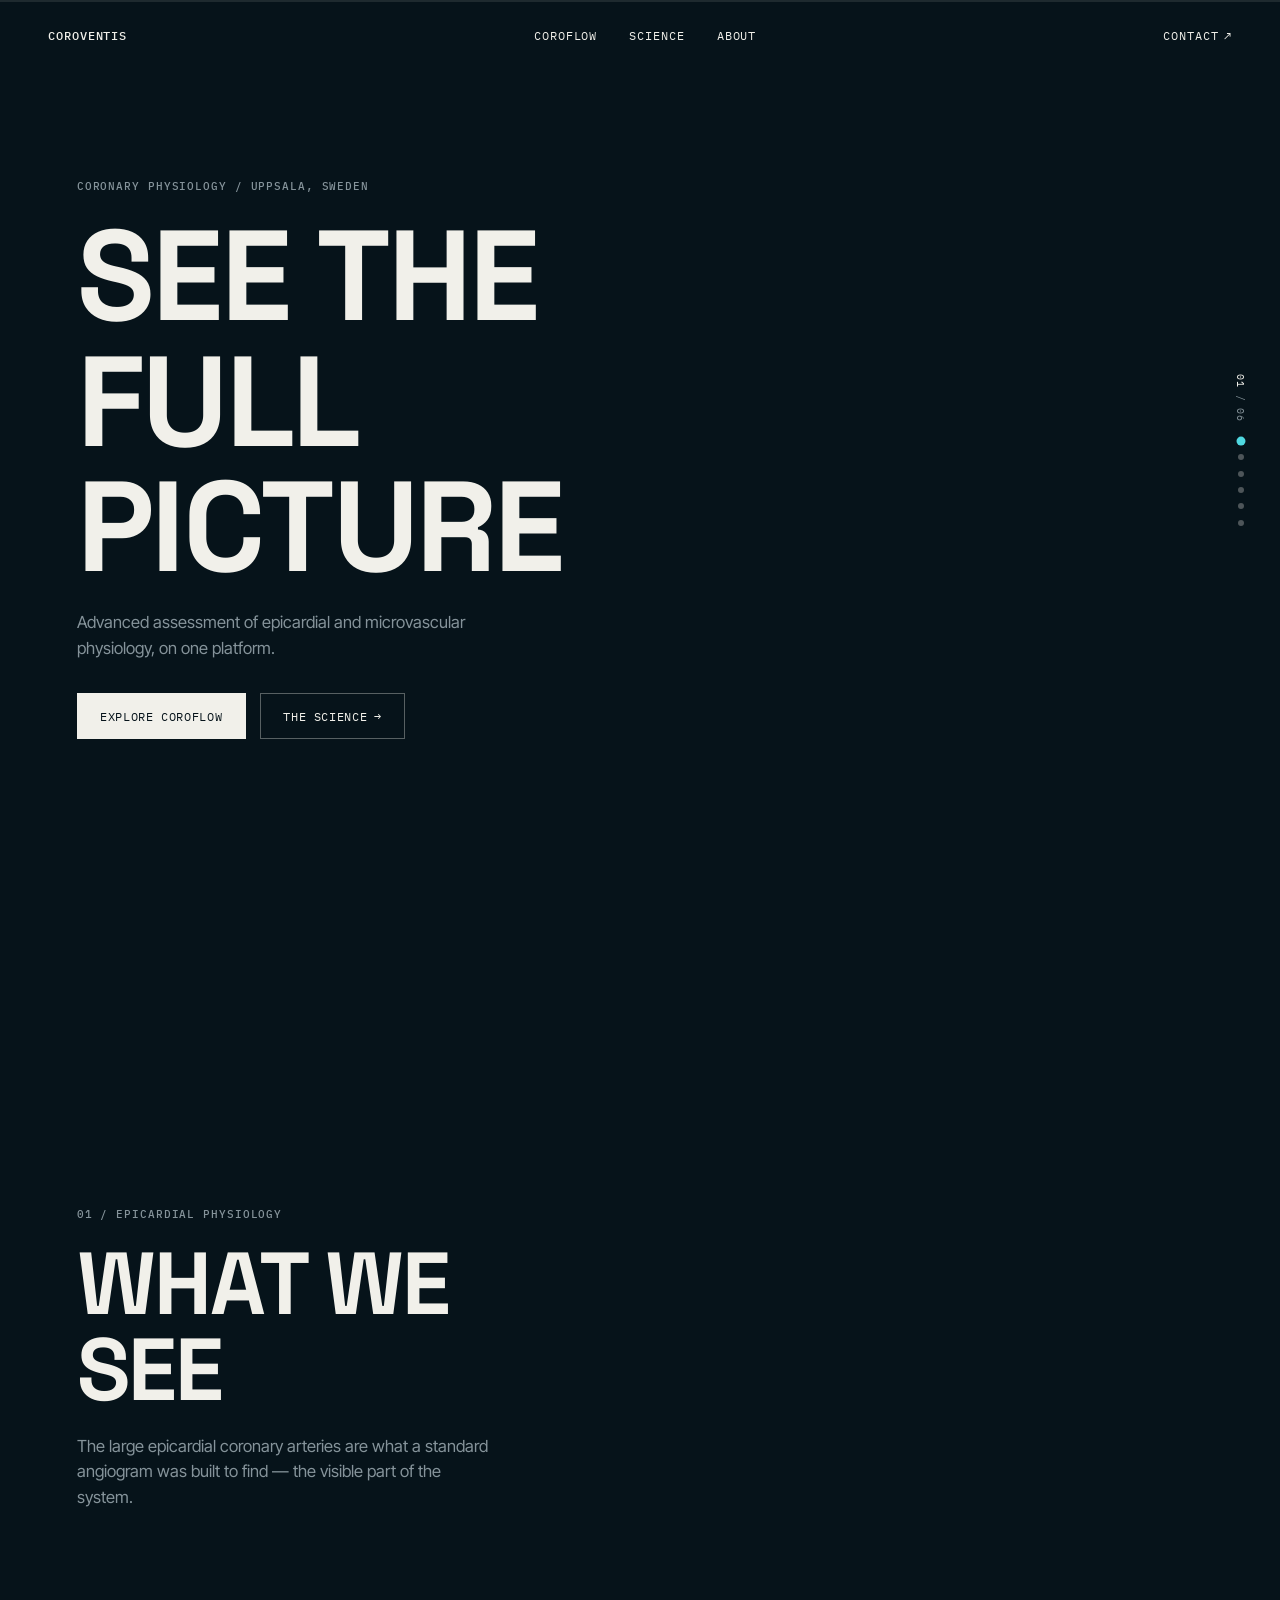
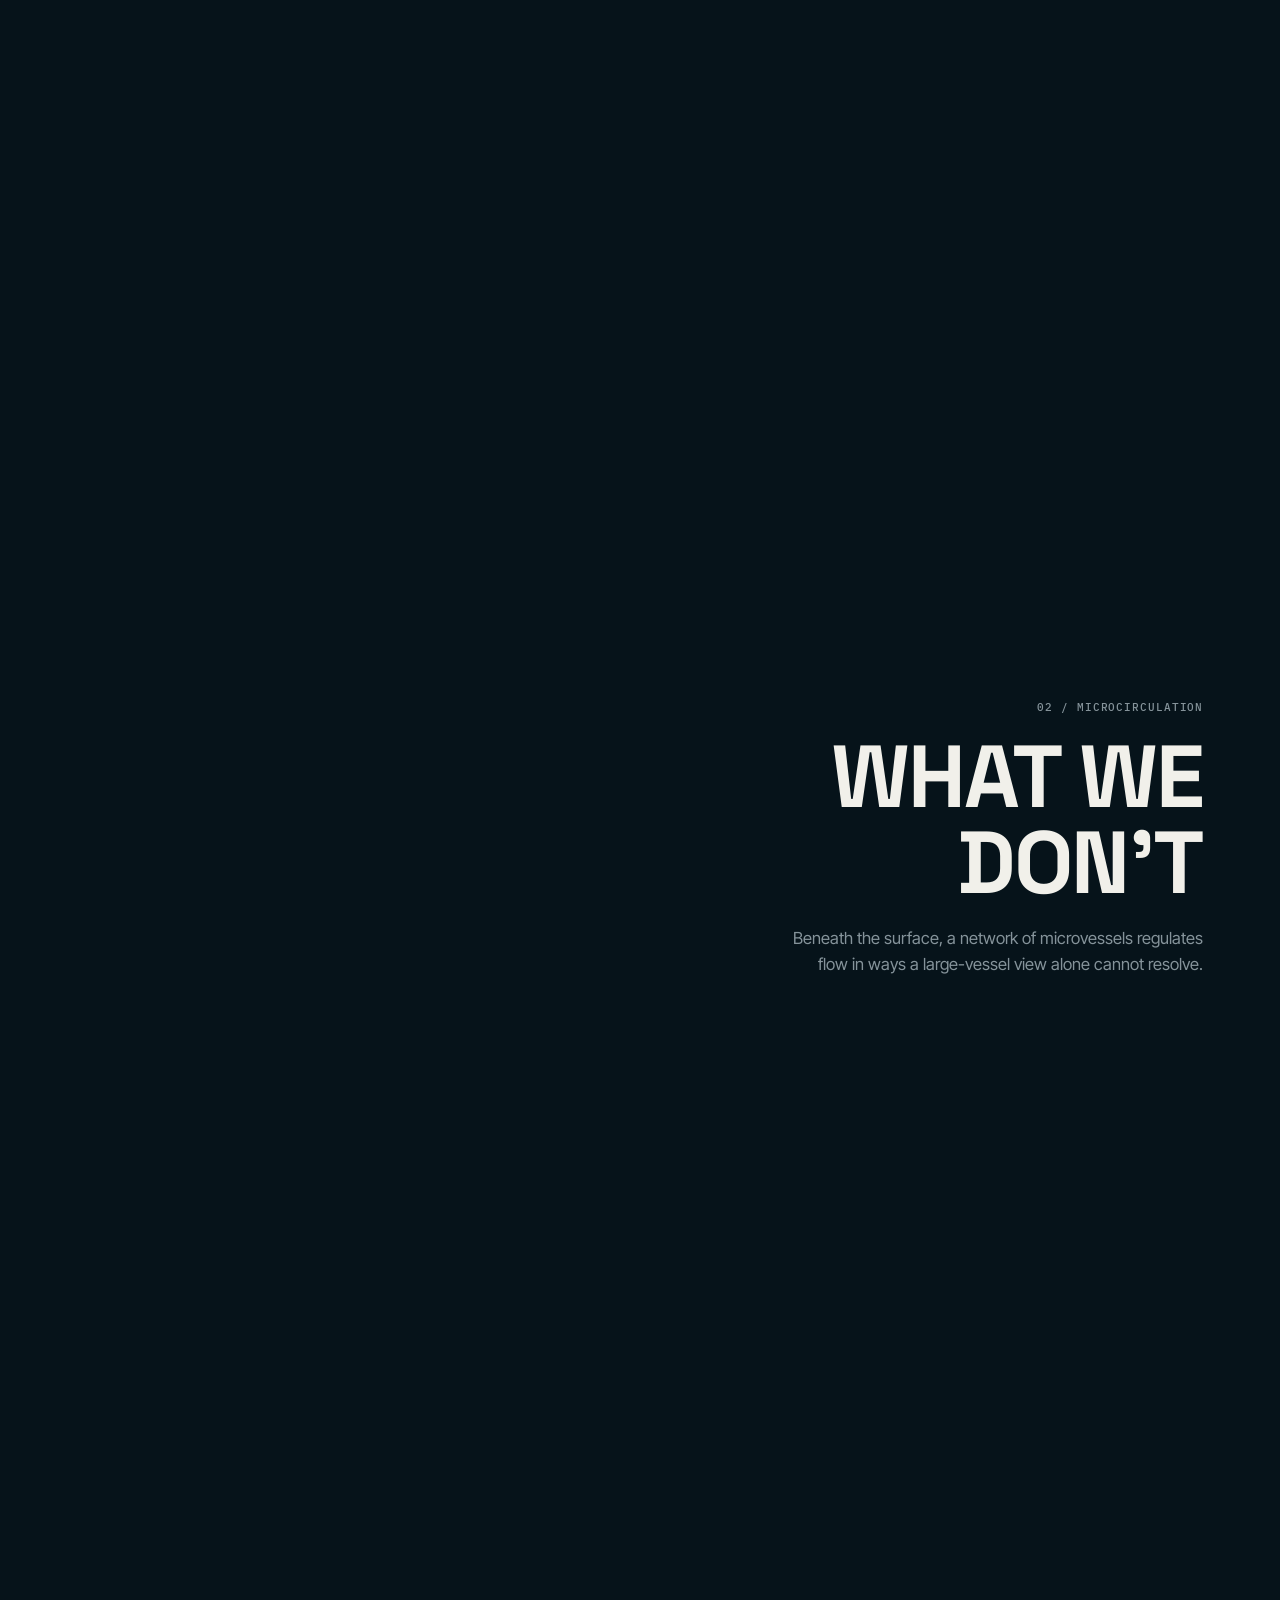
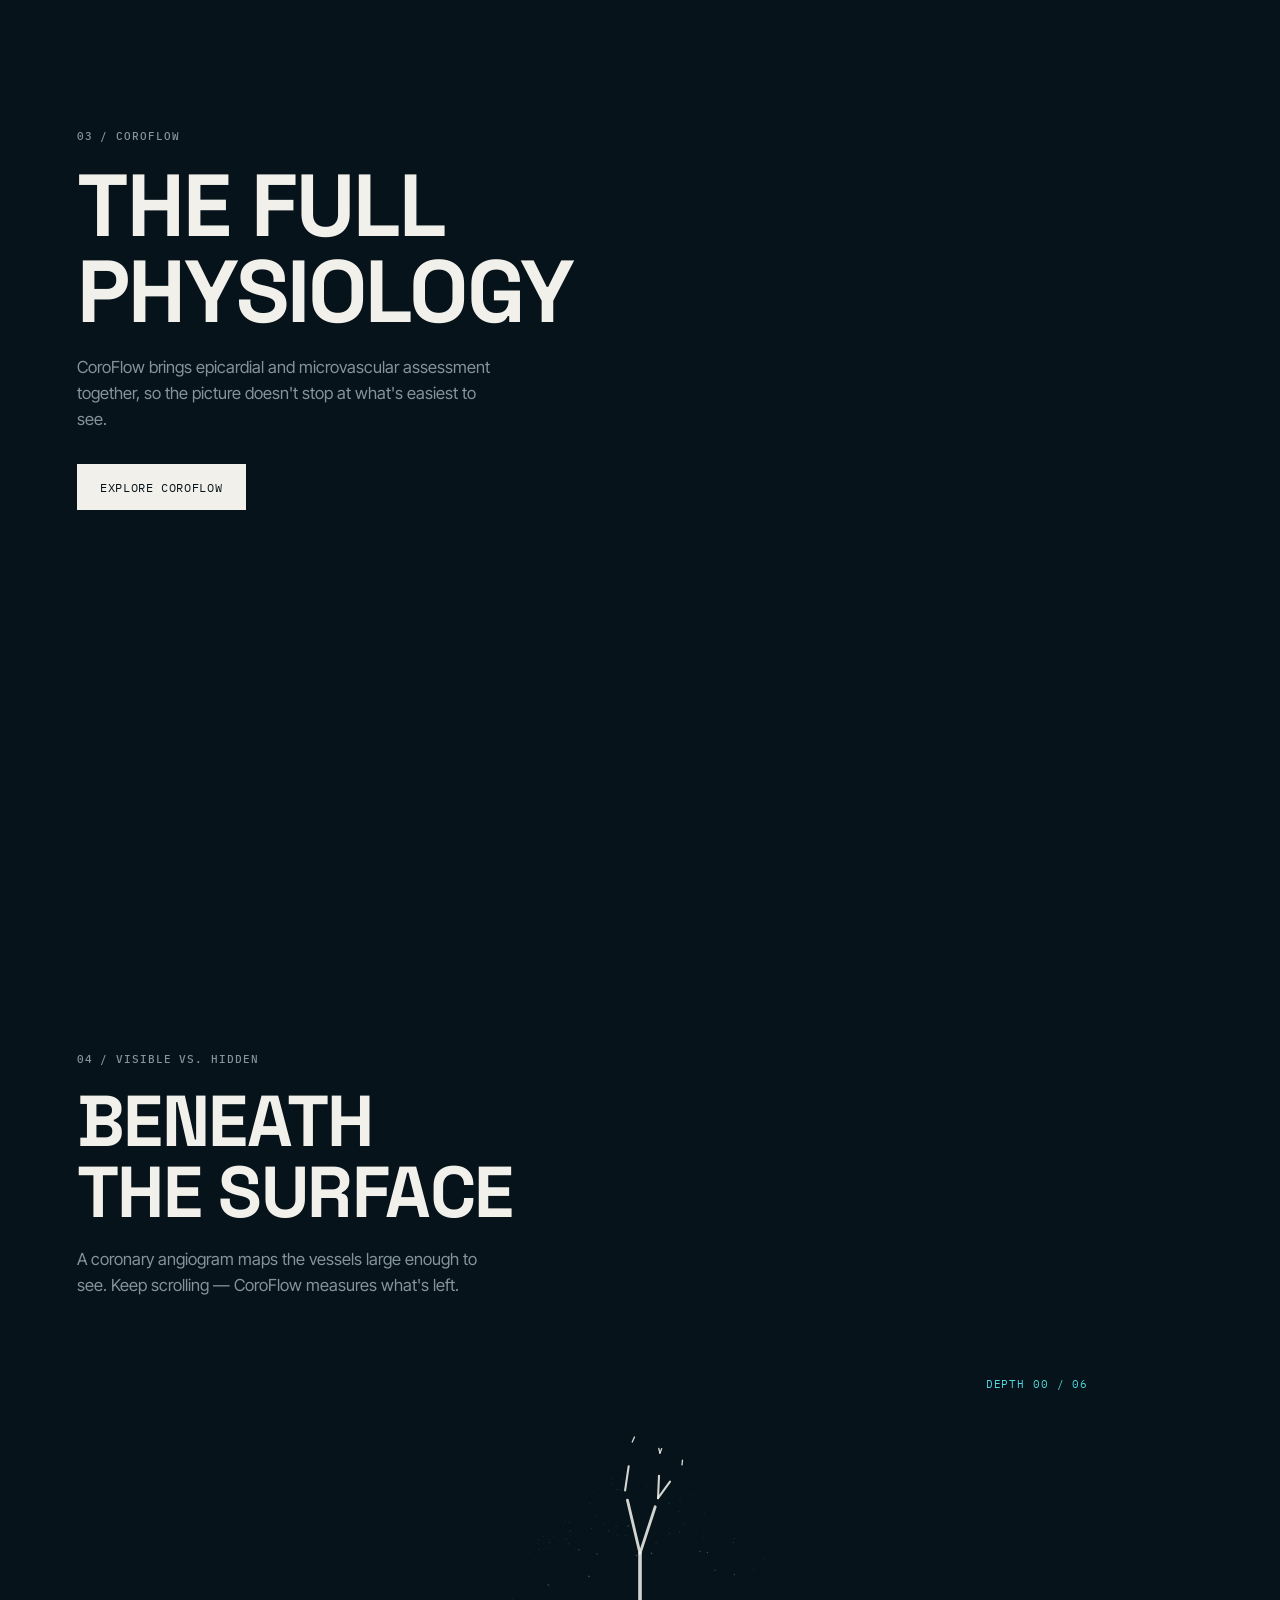
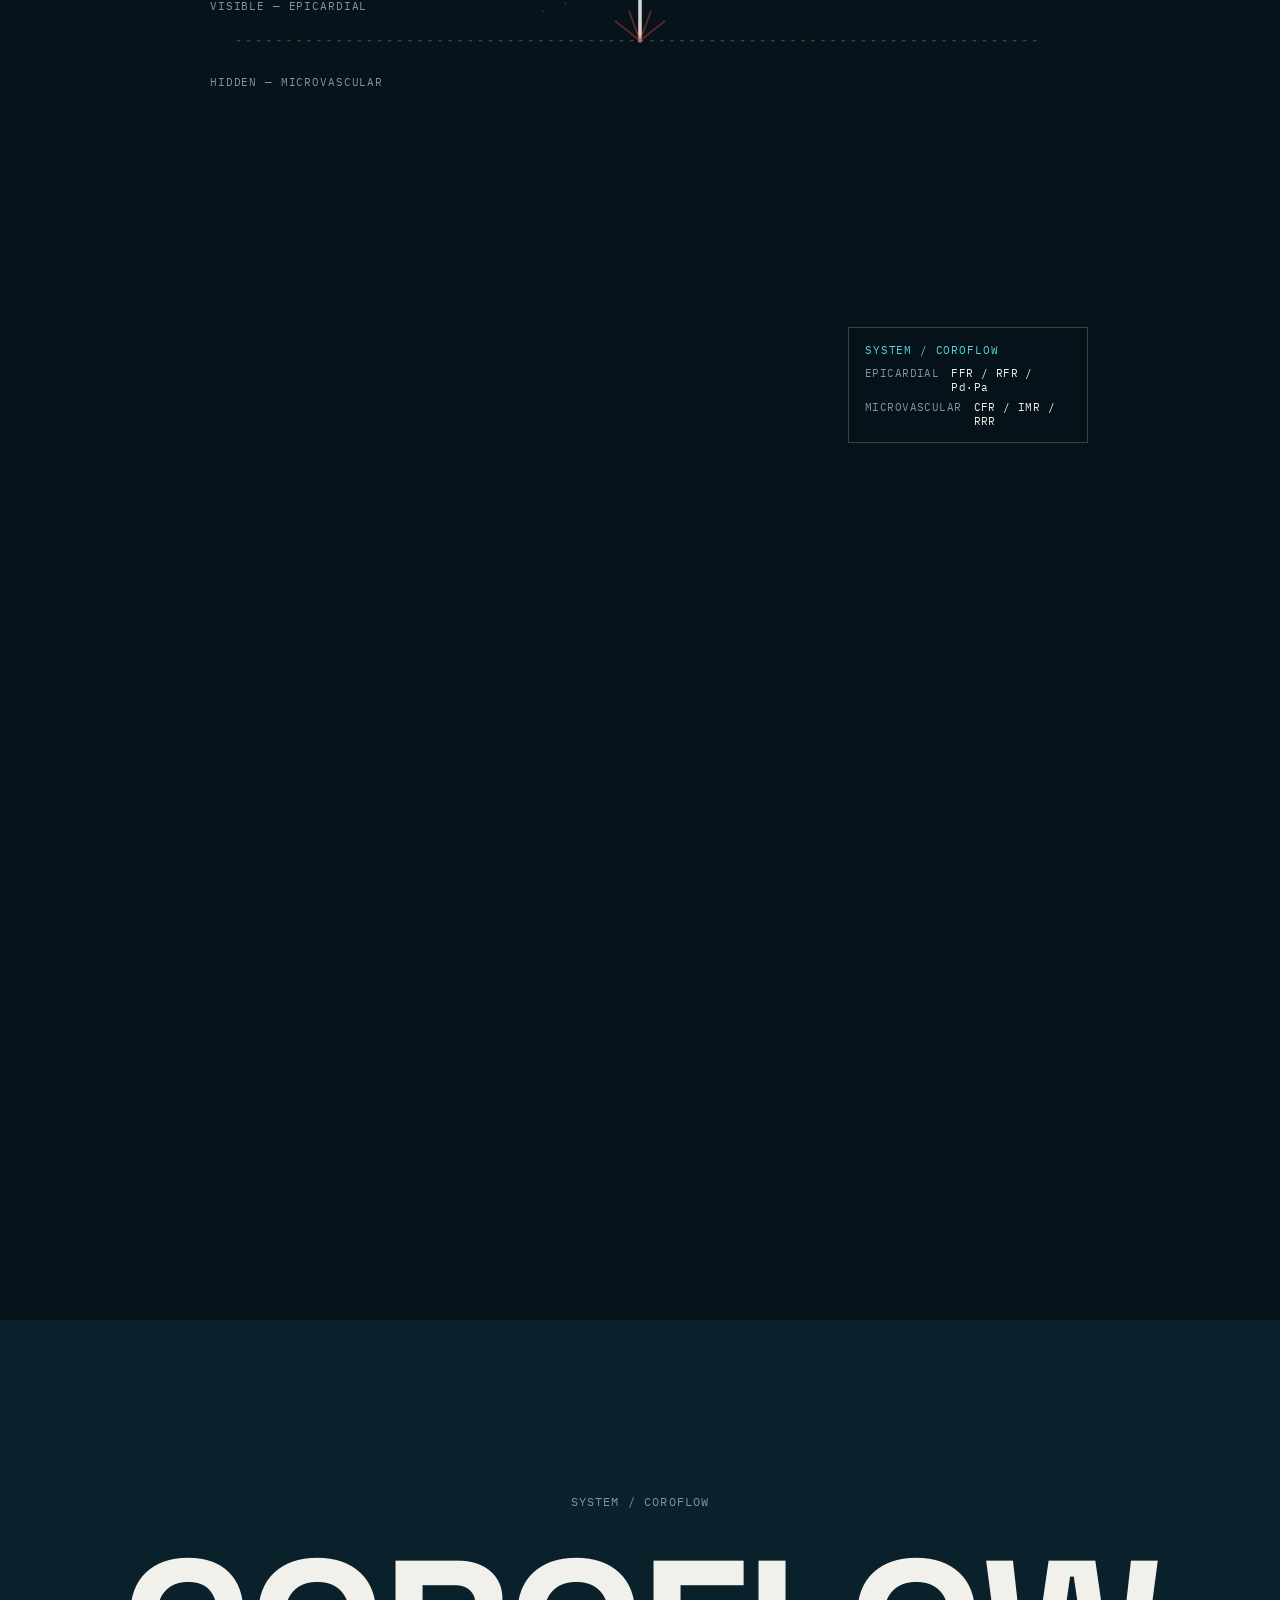
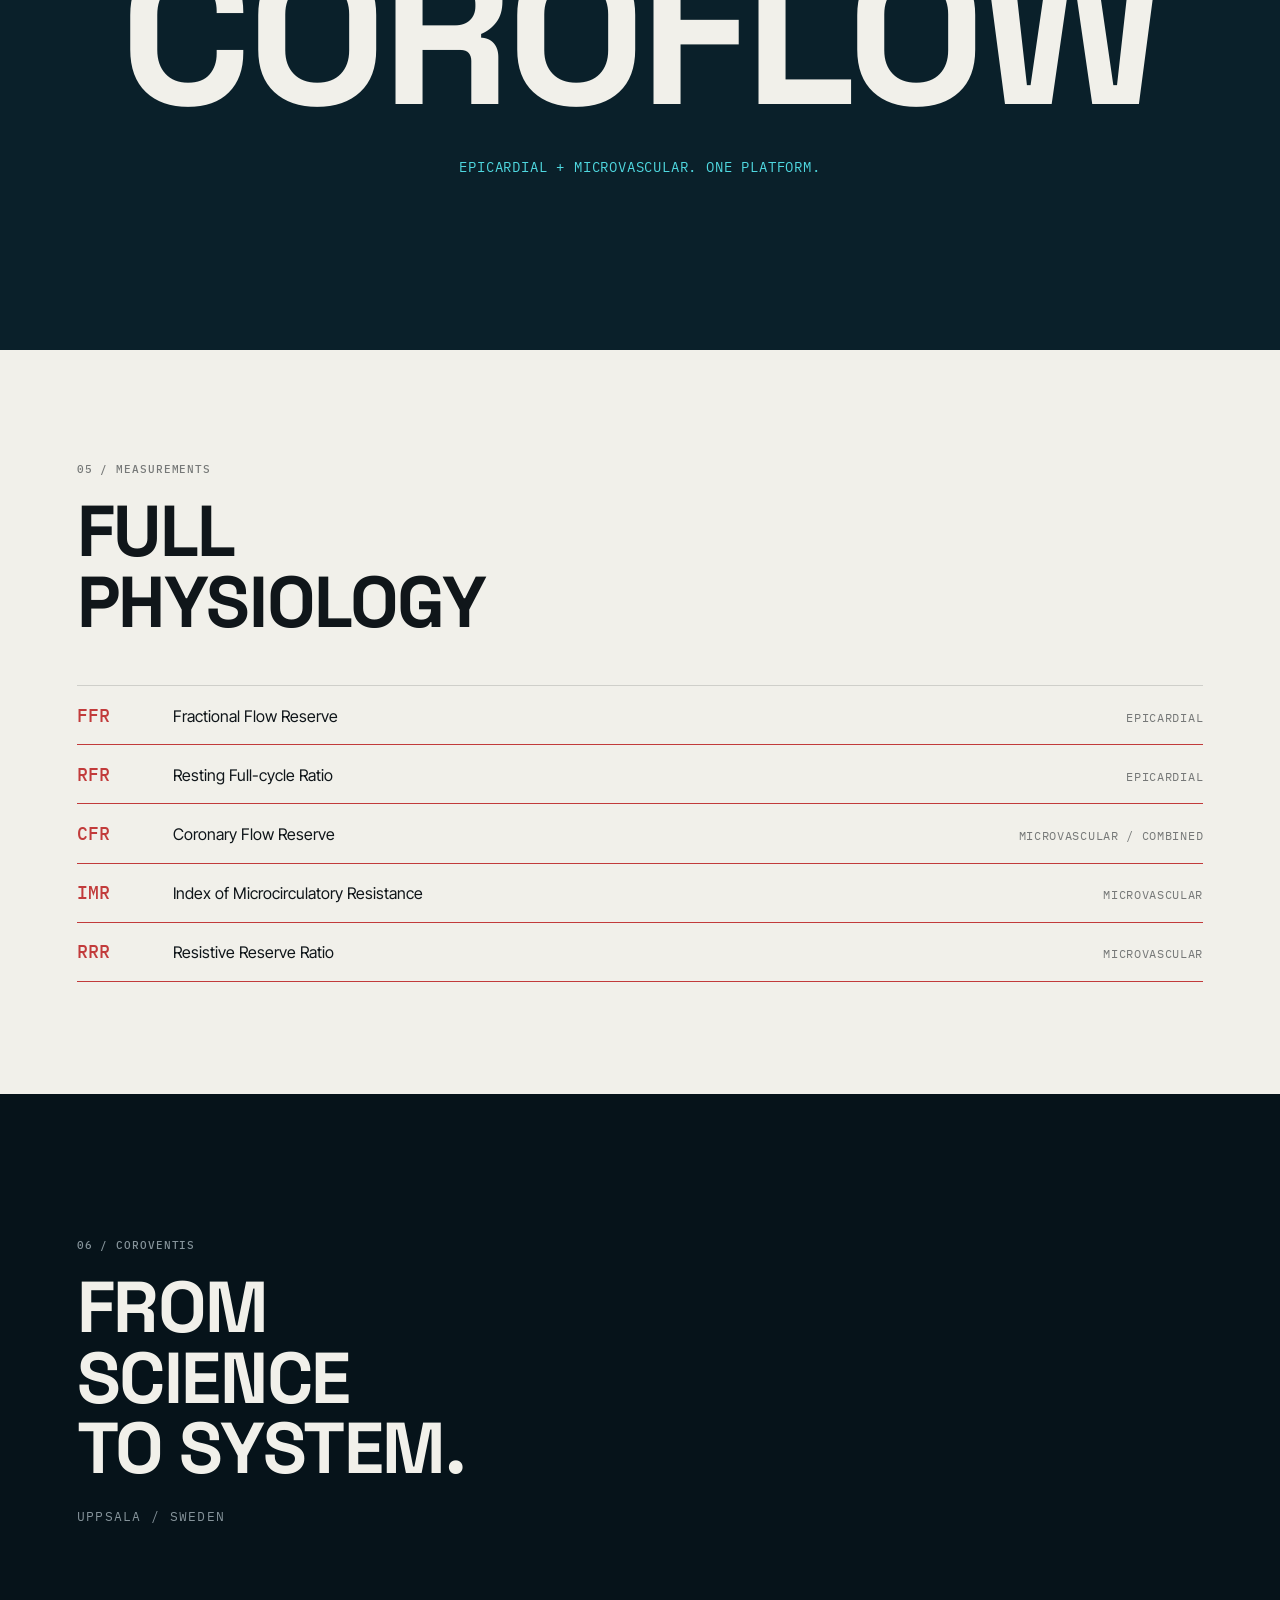
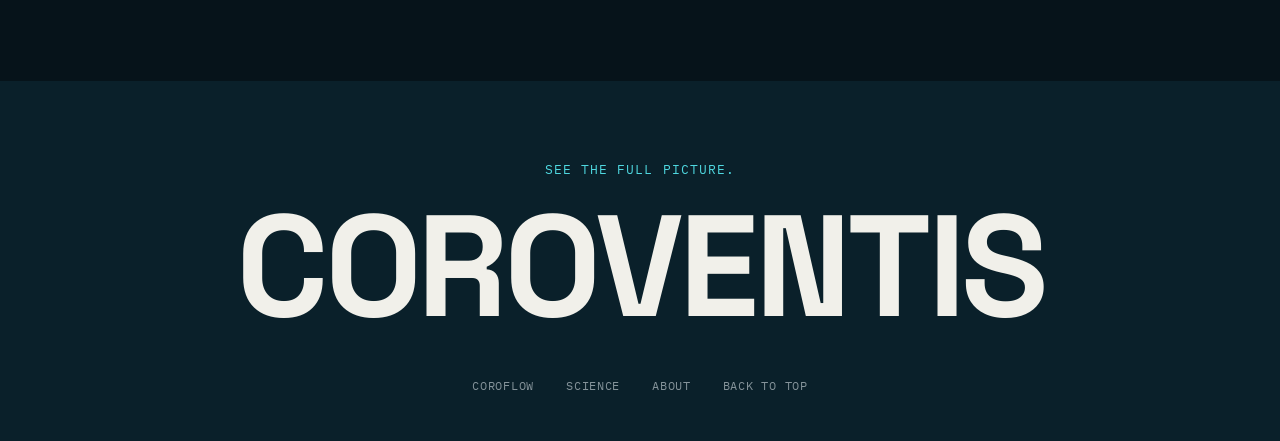
==== commit 175a7cc4: "Make scroll animation the whole page's spine, not just the hero Rebuilds the interaction layer aroun" ====
--- a/index.html
+++ b/index.html
@@ -12,6 +12,8 @@
 </head>
 <body>
 
+<div class="page-progress" id="pageProgress" aria-hidden="true"><span></span></div>
+
 <nav class="nav" id="nav">
   <a class="nav__brand" href="#top">COROVENTIS</a>
   <div class="nav__links">
@@ -22,26 +24,23 @@
   <a class="nav__contact" href="#contact">Contact <span aria-hidden="true">↗</span></a>
 </nav>
 
+<nav class="section-rail" aria-label="Page sections">
+  <span class="section-rail__index"><span id="railIndex">01</span> / 06</span>
+  <ol id="railList">
+    <li data-target="hero" class="is-active" aria-label="Full picture"></li>
+    <li data-target="divide" aria-label="Visible vs. hidden"></li>
+    <li data-target="coroflow" aria-label="CoroFlow"></li>
+    <li data-target="science" aria-label="Science"></li>
+    <li data-target="about" aria-label="About"></li>
+    <li data-target="contact" aria-label="Contact"></li>
+  </ol>
+</nav>
+
 <main id="top">
 
   <section class="scroll-scrub" id="hero" data-theme="dark">
     <div class="scroll-scrub__stage">
       <div class="scroll-scrub__media" aria-hidden="true"></div>
-
-      <div class="scroll-scrub__progress" aria-hidden="true"><span id="progressBar"></span></div>
-
-      <div class="scroll-scrub__index" aria-hidden="true">
-        <span id="chapterIndex">01</span> / <span id="chapterTotal">04</span>
-      </div>
-
-      <div class="scroll-scrub__rail" aria-hidden="true">
-        <ol id="railList">
-          <li data-index="0" class="is-active"></li>
-          <li data-index="1"></li>
-          <li data-index="2"></li>
-          <li data-index="3"></li>
-        </ol>
-      </div>
     </div>
 
     <div class="scroll-scrub__story">
@@ -88,32 +87,35 @@
     </div>
   </section>
 
-  <section class="divide" id="divide" data-reveal>
-    <div class="divide__copy">
-      <p class="kicker">04 / VISIBLE VS. HIDDEN</p>
-      <h2 class="display display--md">BENEATH<br />THE SURFACE</h2>
-      <p class="body">A coronary angiogram maps the vessels large enough to see. CoroFlow measures what's left.</p>
-    </div>
+  <section class="divide" id="divide">
+    <div class="divide__pin">
+      <div class="divide__copy" data-reveal>
+        <p class="kicker">04 / VISIBLE VS. HIDDEN</p>
+        <h2 class="display display--md">BENEATH<br />THE SURFACE</h2>
+        <p class="body">A coronary angiogram maps the vessels large enough to see. Keep scrolling — CoroFlow measures what's left.</p>
+      </div>
 
-    <div class="divide__diagram">
-      <svg id="vesselDiagram" viewBox="0 0 800 620" preserveAspectRatio="xMidYMid meet" aria-hidden="true">
-        <line class="divide__waterline" x1="40" y1="248" x2="760" y2="248" />
-      </svg>
-      <span class="divide__label divide__label--visible">VISIBLE — EPICARDIAL</span>
-      <span class="divide__label divide__label--hidden">HIDDEN — MICROVASCULAR</span>
+      <div class="divide__diagram">
+        <svg id="vesselDiagram" viewBox="0 0 800 620" preserveAspectRatio="xMidYMid meet" aria-hidden="true">
+          <line class="divide__waterline" x1="40" y1="248" x2="760" y2="248" />
+        </svg>
+        <span class="divide__label divide__label--visible">VISIBLE — EPICARDIAL</span>
+        <span class="divide__label divide__label--hidden">HIDDEN — MICROVASCULAR</span>
+        <span class="divide__depth" id="divideDepth">DEPTH 00 / 06</span>
 
-      <div class="detail-box">
-        <p class="detail-box__title">SYSTEM / COROFLOW</p>
-        <p class="detail-box__row"><span>EPICARDIAL</span>FFR / RFR / Pd·Pa</p>
-        <p class="detail-box__row"><span>MICROVASCULAR</span>CFR / IMR / RRR</p>
+        <div class="detail-box">
+          <p class="detail-box__title">SYSTEM / COROFLOW</p>
+          <p class="detail-box__row"><span>EPICARDIAL</span>FFR / RFR / Pd·Pa</p>
+          <p class="detail-box__row"><span>MICROVASCULAR</span>CFR / IMR / RRR</p>
+        </div>
       </div>
     </div>
   </section>
 
-  <section class="statement" id="coroflow" data-reveal>
-    <p class="statement__eyebrow">SYSTEM / COROFLOW</p>
-    <h2 class="display display--word">COROFLOW</h2>
-    <p class="statement__sub">EPICARDIAL + MICROVASCULAR. One platform.</p>
+  <section class="statement" id="coroflow">
+    <p class="statement__eyebrow" data-reveal>SYSTEM / COROFLOW</p>
+    <h2 class="display display--word" data-reveal style="transition-delay: 100ms">COROFLOW</h2>
+    <p class="statement__sub" data-reveal style="transition-delay: 220ms">EPICARDIAL + MICROVASCULAR. One platform.</p>
   </section>
 
   <section class="taxonomy" id="science">
--- a/styles.css
+++ b/styles.css
@@ -10,7 +10,6 @@
   --font-display: "Space Grotesk", sans-serif;
   --font-body: "Inter Tight", sans-serif;
   --font-mono: "IBM Plex Mono", monospace;
-  --ss-progress: 0;
 }
 
 * { box-sizing: border-box; }
@@ -101,11 +100,101 @@
 .nav__links { display: flex; gap: clamp(1rem, 2.5vw, 2.25rem); }
 .nav__links a:hover { color: var(--cyan); }
 
-.nav__contact { display: flex; align-items: center; gap: 0.35rem; }
-.nav__contact:hover { color: var(--cyan); }
+.nav__contact { display: flex; align-items: center; gap: 0.35rem; transition: color 200ms ease; }
+.nav__contact:hover,
+.nav__contact.is-active { color: var(--cyan); }
+
+.nav__links a { position: relative; transition: color 200ms ease; }
+.nav__links a::after {
+  content: "";
+  position: absolute;
+  left: 0;
+  bottom: -0.35rem;
+  width: 100%;
+  height: 1px;
+  background: var(--cyan);
+  transform: scaleX(0);
+  transform-origin: left center;
+  transition: transform 250ms ease;
+}
+.nav__links a.is-active { color: var(--cyan); }
+.nav__links a.is-active::after { transform: scaleX(1); }
 
 @media (max-width: 640px) {
   .nav__links { display: none; }
+}
+
+/* ---- page-wide progress bar ---- */
+.page-progress {
+  position: fixed;
+  top: 0;
+  left: 0;
+  right: 0;
+  z-index: 30;
+  height: 2px;
+  background: color-mix(in srgb, var(--paper) 10%, transparent);
+}
+
+.page-progress span {
+  display: block;
+  height: 100%;
+  width: 100%;
+  background: var(--cyan);
+  transform: scaleX(0);
+  transform-origin: left center;
+}
+
+/* ---- page-wide section rail ---- */
+.section-rail {
+  position: fixed;
+  z-index: 25;
+  right: clamp(1rem, 3vw, 2rem);
+  top: 50%;
+  transform: translateY(-50%);
+  display: flex;
+  flex-direction: column;
+  align-items: center;
+  gap: 0.75rem;
+}
+
+.section-rail__index {
+  font-family: var(--font-mono);
+  font-size: 0.65rem;
+  letter-spacing: 0.08em;
+  color: var(--slate);
+  writing-mode: vertical-rl;
+  margin-bottom: 0.25rem;
+}
+
+.section-rail__index span:first-child { color: var(--paper); }
+
+.section-rail ol {
+  list-style: none;
+  margin: 0;
+  padding: 0;
+  display: flex;
+  flex-direction: column;
+  gap: 0.65rem;
+}
+
+.section-rail li {
+  width: 6px;
+  height: 6px;
+  border-radius: 50%;
+  background: color-mix(in srgb, var(--paper) 30%, transparent);
+  cursor: pointer;
+  transition: background 200ms ease, transform 200ms ease;
+}
+
+.section-rail li:hover { background: color-mix(in srgb, var(--paper) 60%, transparent); }
+
+.section-rail li.is-active {
+  background: var(--cyan);
+  transform: scale(1.5);
+}
+
+@media (max-width: 860px) {
+  .section-rail { display: none; }
 }
 
 /* ---- scroll-scrub hero ---- */
@@ -155,72 +244,6 @@
   pointer-events: none;
 }
 
-.scroll-scrub__progress {
-  position: absolute;
-  z-index: 6;
-  top: 0;
-  left: 0;
-  right: 0;
-  height: 2px;
-  background: color-mix(in srgb, var(--paper) 12%, transparent);
-}
-
-.scroll-scrub__progress span {
-  display: block;
-  height: 100%;
-  width: 100%;
-  background: var(--cyan);
-  transform: scaleX(var(--ss-progress));
-  transform-origin: left center;
-}
-
-.scroll-scrub__index {
-  position: absolute;
-  z-index: 6;
-  right: clamp(1rem, 4vw, 3rem);
-  bottom: clamp(1.25rem, 4vw, 2.5rem);
-  font-family: var(--font-mono);
-  font-size: 0.75rem;
-  letter-spacing: 0.08em;
-  color: var(--slate);
-}
-
-.scroll-scrub__index span:first-child { color: var(--paper); }
-
-.scroll-scrub__rail {
-  position: absolute;
-  z-index: 6;
-  right: clamp(0.75rem, 3vw, 2rem);
-  top: 50%;
-  transform: translateY(-50%);
-}
-
-.scroll-scrub__rail ol {
-  list-style: none;
-  margin: 0;
-  padding: 0;
-  display: flex;
-  flex-direction: column;
-  gap: 0.6rem;
-}
-
-.scroll-scrub__rail li {
-  width: 6px;
-  height: 6px;
-  border-radius: 50%;
-  background: color-mix(in srgb, var(--paper) 30%, transparent);
-  transition: background 200ms ease, transform 200ms ease;
-}
-
-.scroll-scrub__rail li.is-active {
-  background: var(--cyan);
-  transform: scale(1.4);
-}
-
-@media (max-width: 640px) {
-  .scroll-scrub__rail { display: none; }
-}
-
 .scroll-scrub__story {
   position: relative;
   z-index: 3;
@@ -301,14 +324,27 @@
   }
 }
 
-/* ---- divide (visible / hidden diagram) ---- */
+/* ---- divide (visible / hidden diagram, scroll-pinned reveal) ---- */
 .divide {
   position: relative;
   z-index: 3;
   background: var(--ink);
+  min-height: 220dvh;
+}
+
+.divide__pin {
+  position: sticky;
+  top: 0;
+  min-height: 100dvh;
+  display: grid;
+  align-content: center;
+  gap: clamp(2.5rem, 6vw, 4rem);
   padding: clamp(4.5rem, 10vw, 7rem) clamp(1.25rem, 6vw, 6rem);
-  display: grid;
-  gap: clamp(2.5rem, 6vw, 4rem);
+}
+
+@media (prefers-reduced-motion: reduce) {
+  .divide { min-height: auto; }
+  .divide__pin { position: relative; }
 }
 
 .divide__copy .body { color: var(--slate); }
@@ -342,6 +378,16 @@
 
 .divide__label--visible { top: 34%; left: 2%; }
 .divide__label--hidden { top: 45%; left: 2%; }
+
+.divide__depth {
+  position: absolute;
+  top: 2%;
+  right: 0;
+  font-family: var(--font-mono);
+  font-size: 0.68rem;
+  letter-spacing: 0.08em;
+  color: var(--cyan);
+}
 
 .detail-box {
   position: absolute;
@@ -410,6 +456,14 @@
   margin: 0;
 }
 
+.statement [data-reveal].display--word {
+  transform: translateY(16px) scale(0.92);
+}
+
+.statement [data-reveal].display--word.is-visible {
+  transform: none;
+}
+
 /* ---- taxonomy (light section) ---- */
 .taxonomy {
   position: relative;
@@ -425,6 +479,7 @@
 .taxonomy__grid { border-top: 1px solid color-mix(in srgb, var(--paper-ink) 15%, transparent); }
 
 .taxonomy__row {
+  position: relative;
   display: grid;
   grid-template-columns: 5rem 1fr auto;
   gap: 1rem;
@@ -436,6 +491,19 @@
 
 .taxonomy__row:hover { background: color-mix(in srgb, var(--paper-ink) 4%, transparent); }
 
+.taxonomy__row::after {
+  content: "";
+  position: absolute;
+  left: 0;
+  bottom: -1px;
+  height: 1px;
+  width: 0;
+  background: var(--red);
+  transition: width 650ms cubic-bezier(0.16, 1, 0.3, 1);
+}
+
+.taxonomy__row.is-visible::after { width: 100%; }
+
 .taxonomy__code {
   font-family: var(--font-mono);
   font-weight: 500;
@@ -520,5 +588,5 @@
 /* ---- reduced motion ---- */
 @media (prefers-reduced-motion: reduce) {
   .chapter { min-height: 100dvh !important; }
-  .scroll-scrub__progress span { transition: none; }
-}
+  .chapter__pin { opacity: 1 !important; transform: none !important; }
+}
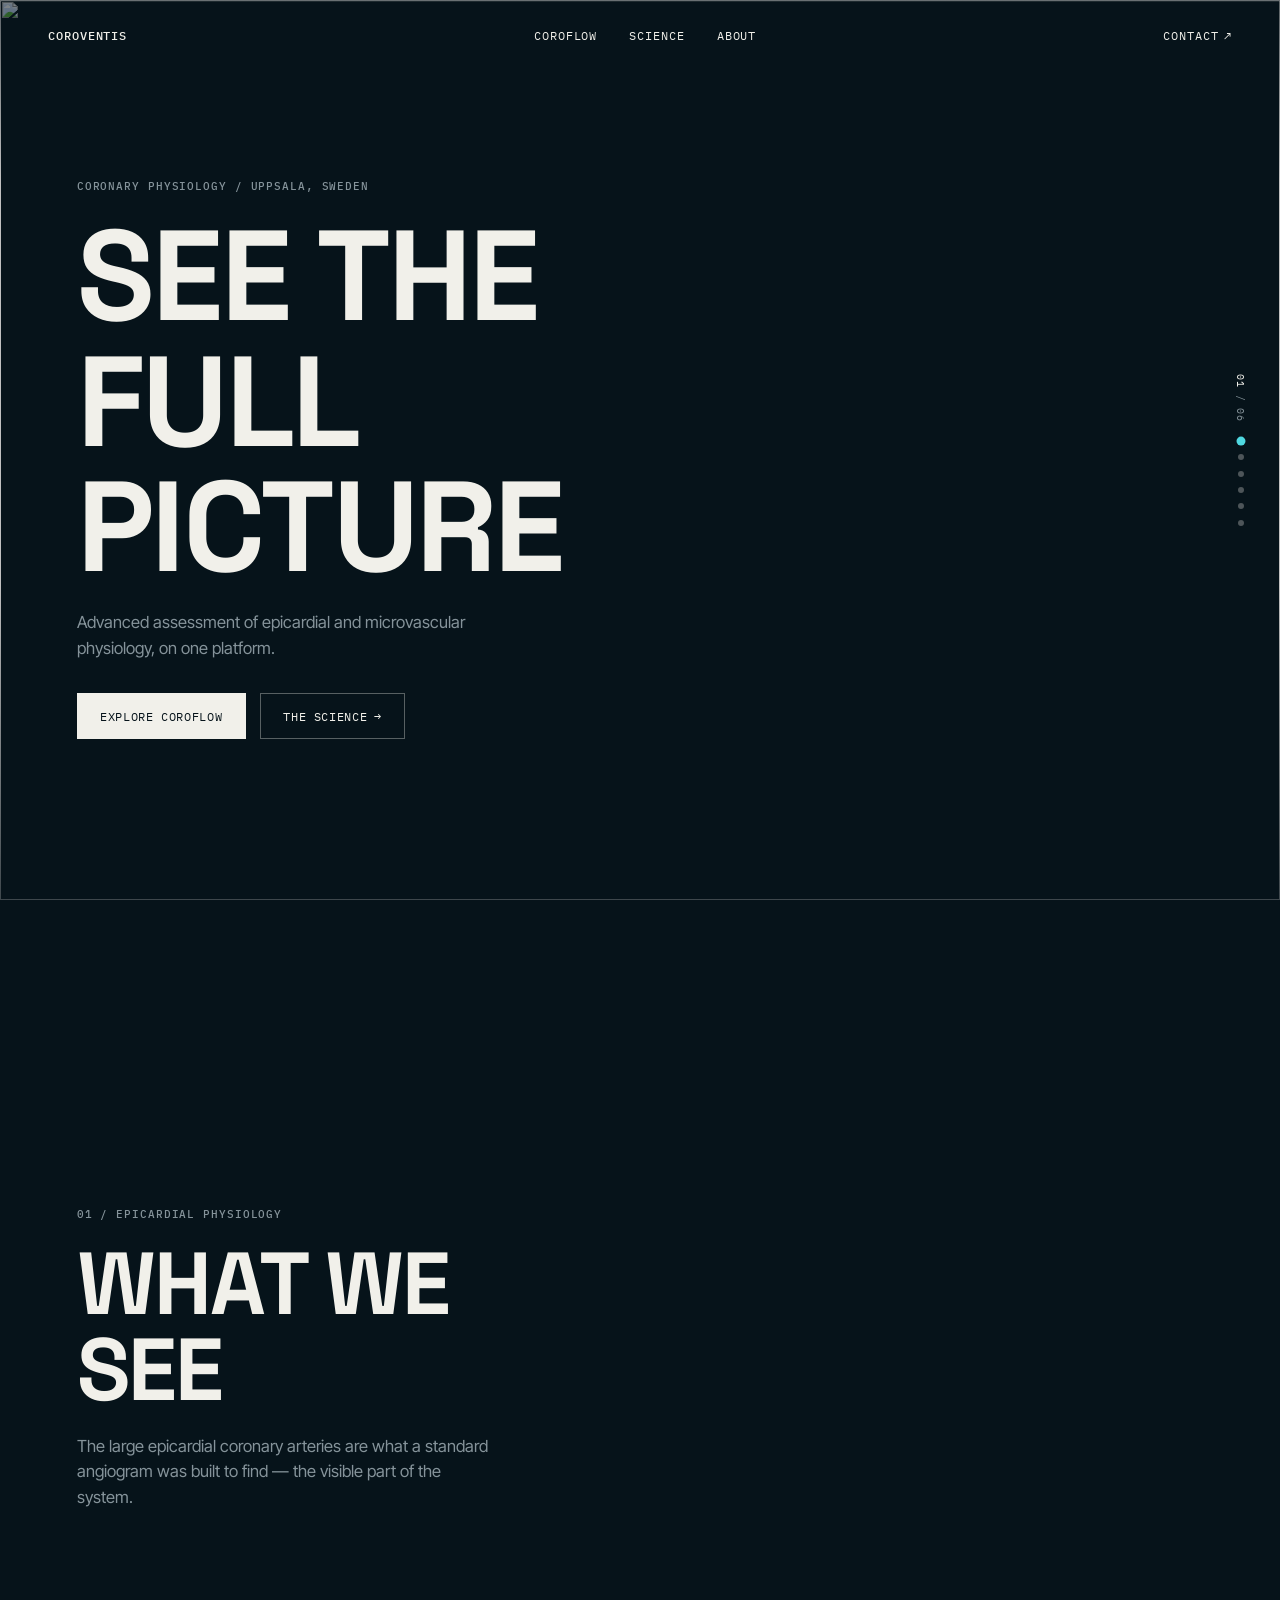
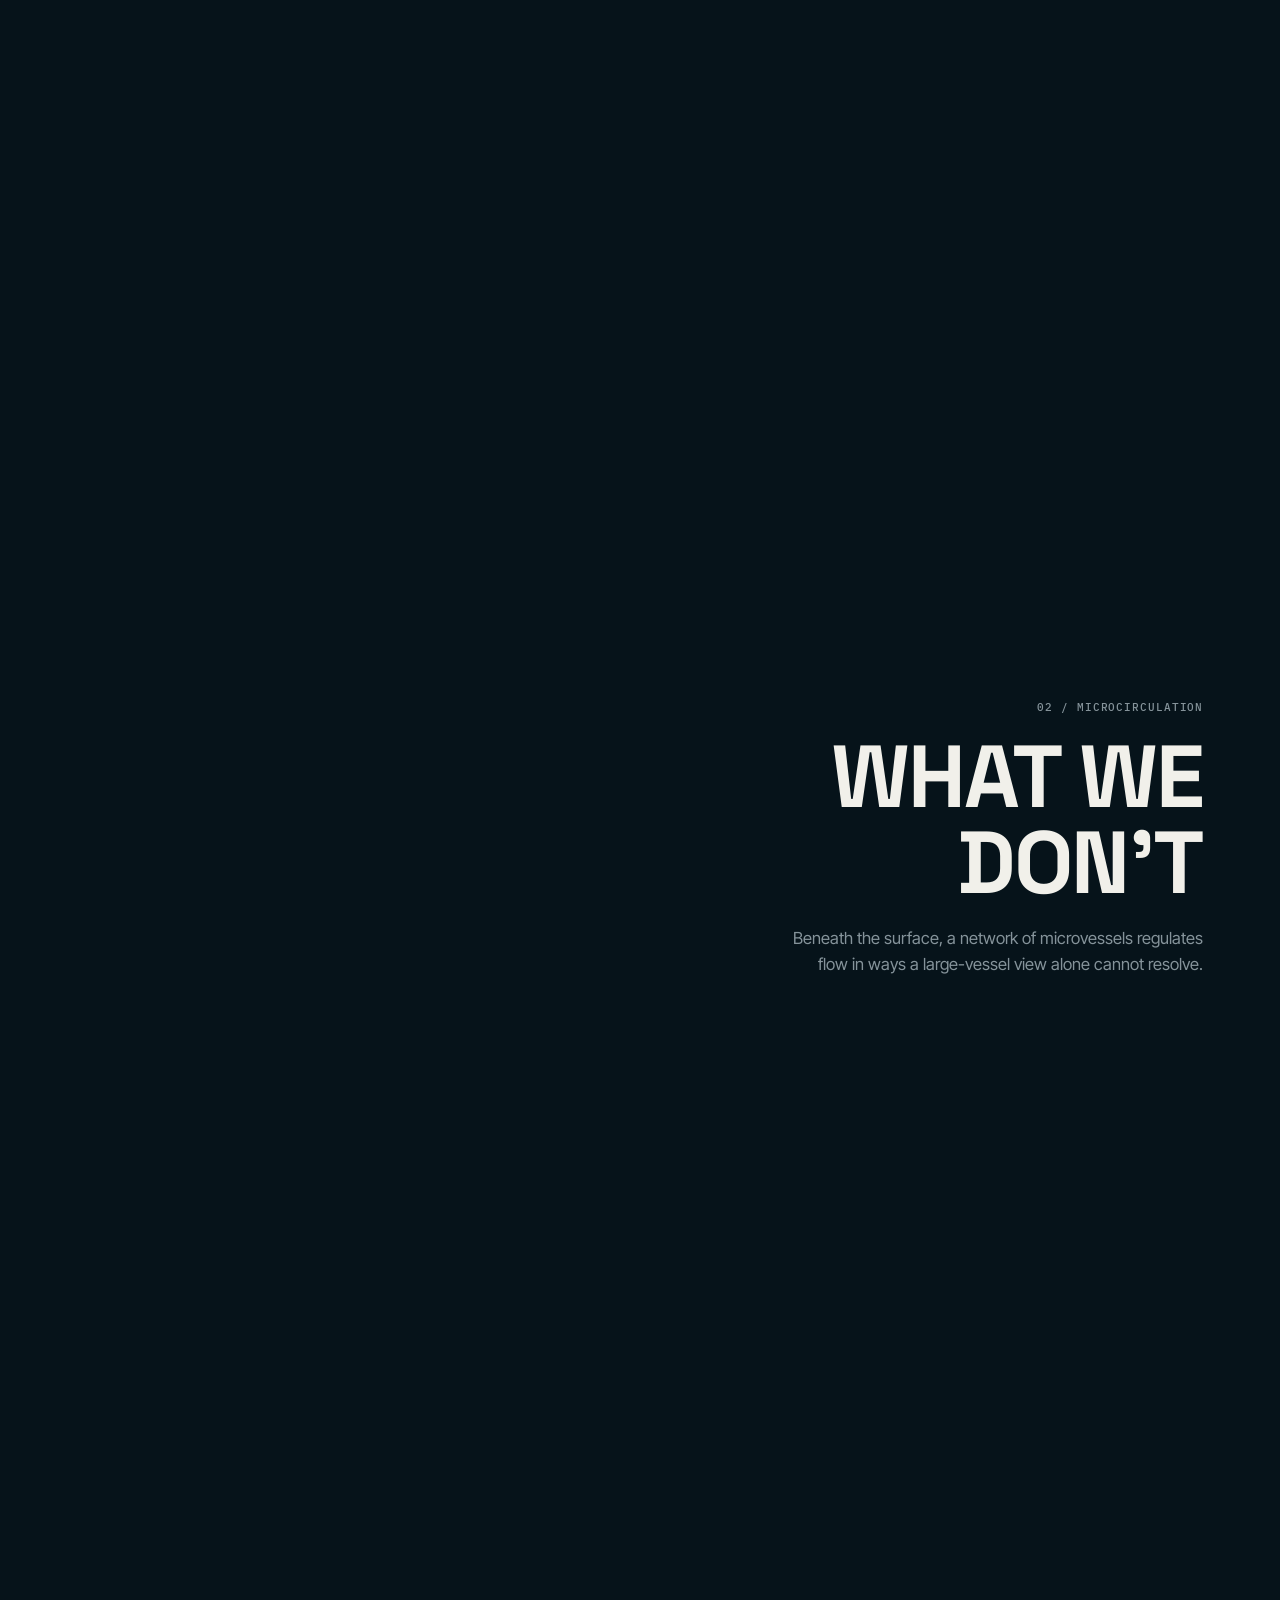
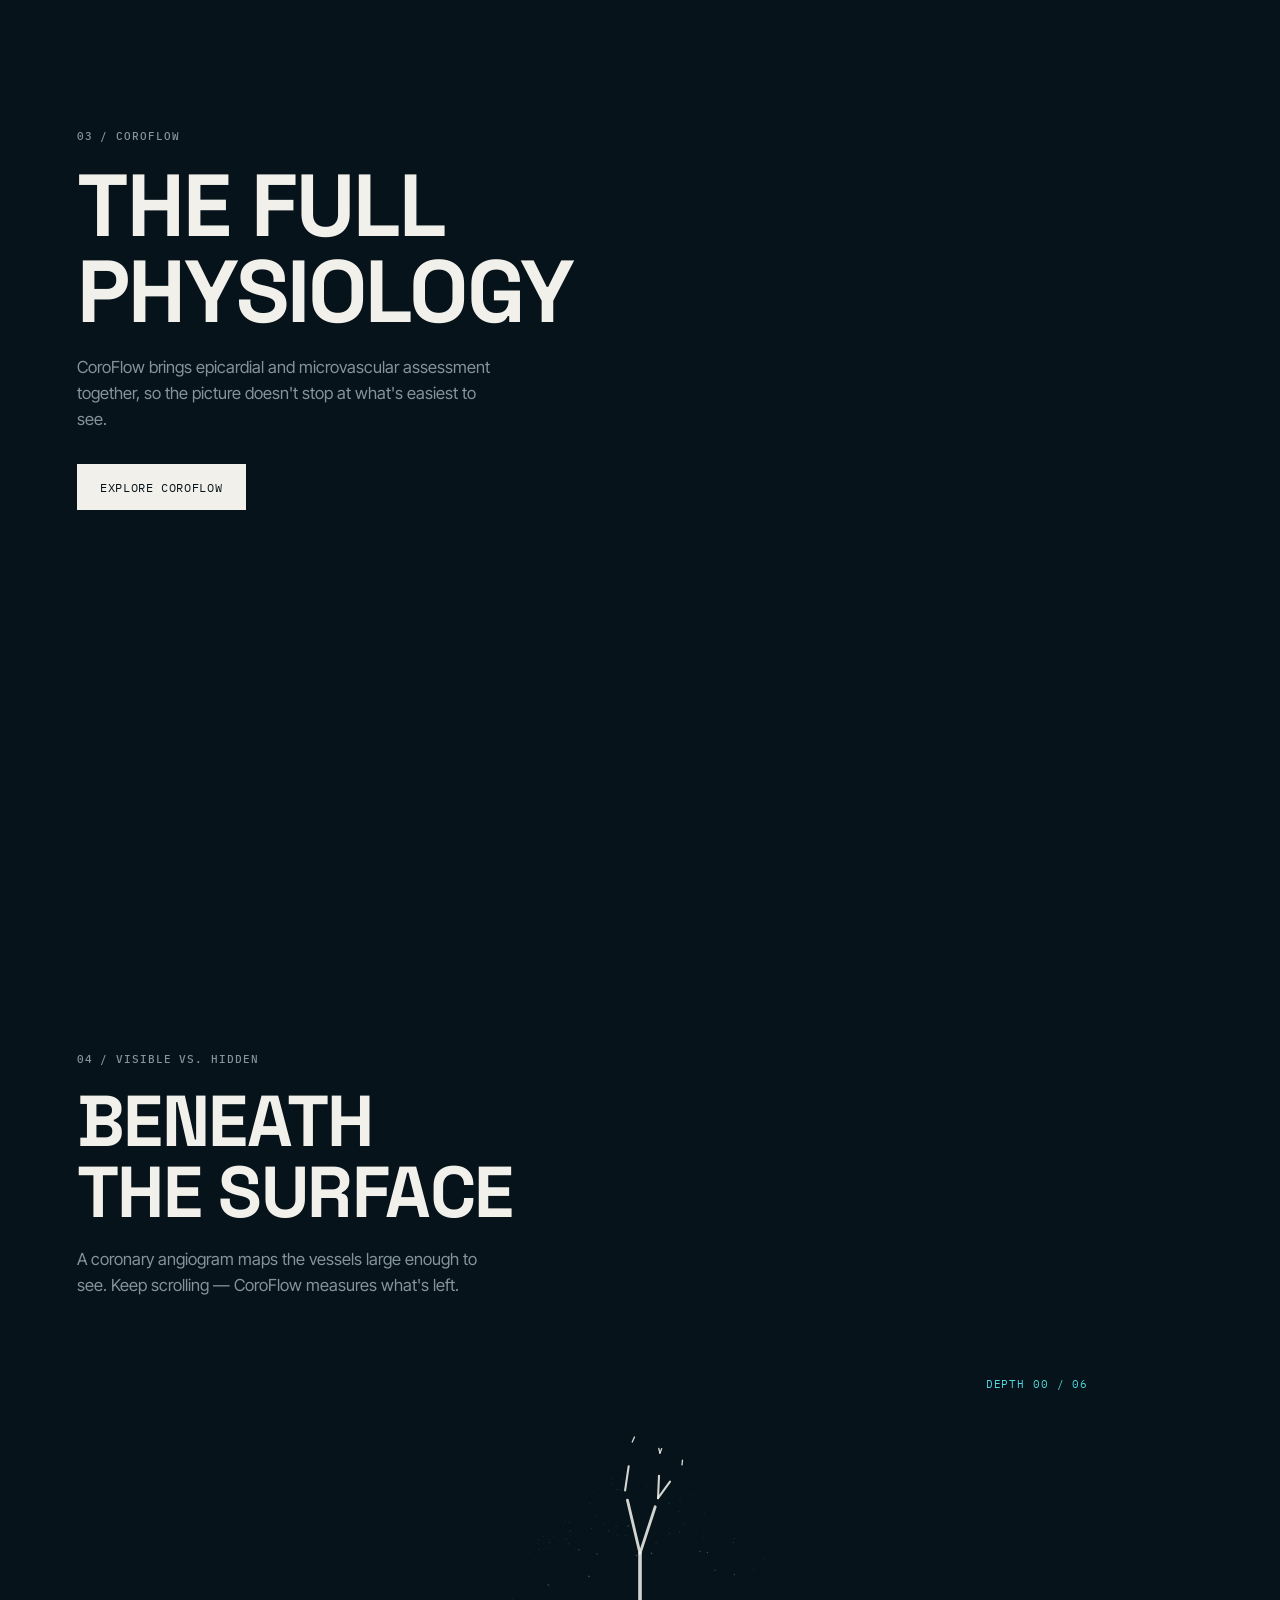
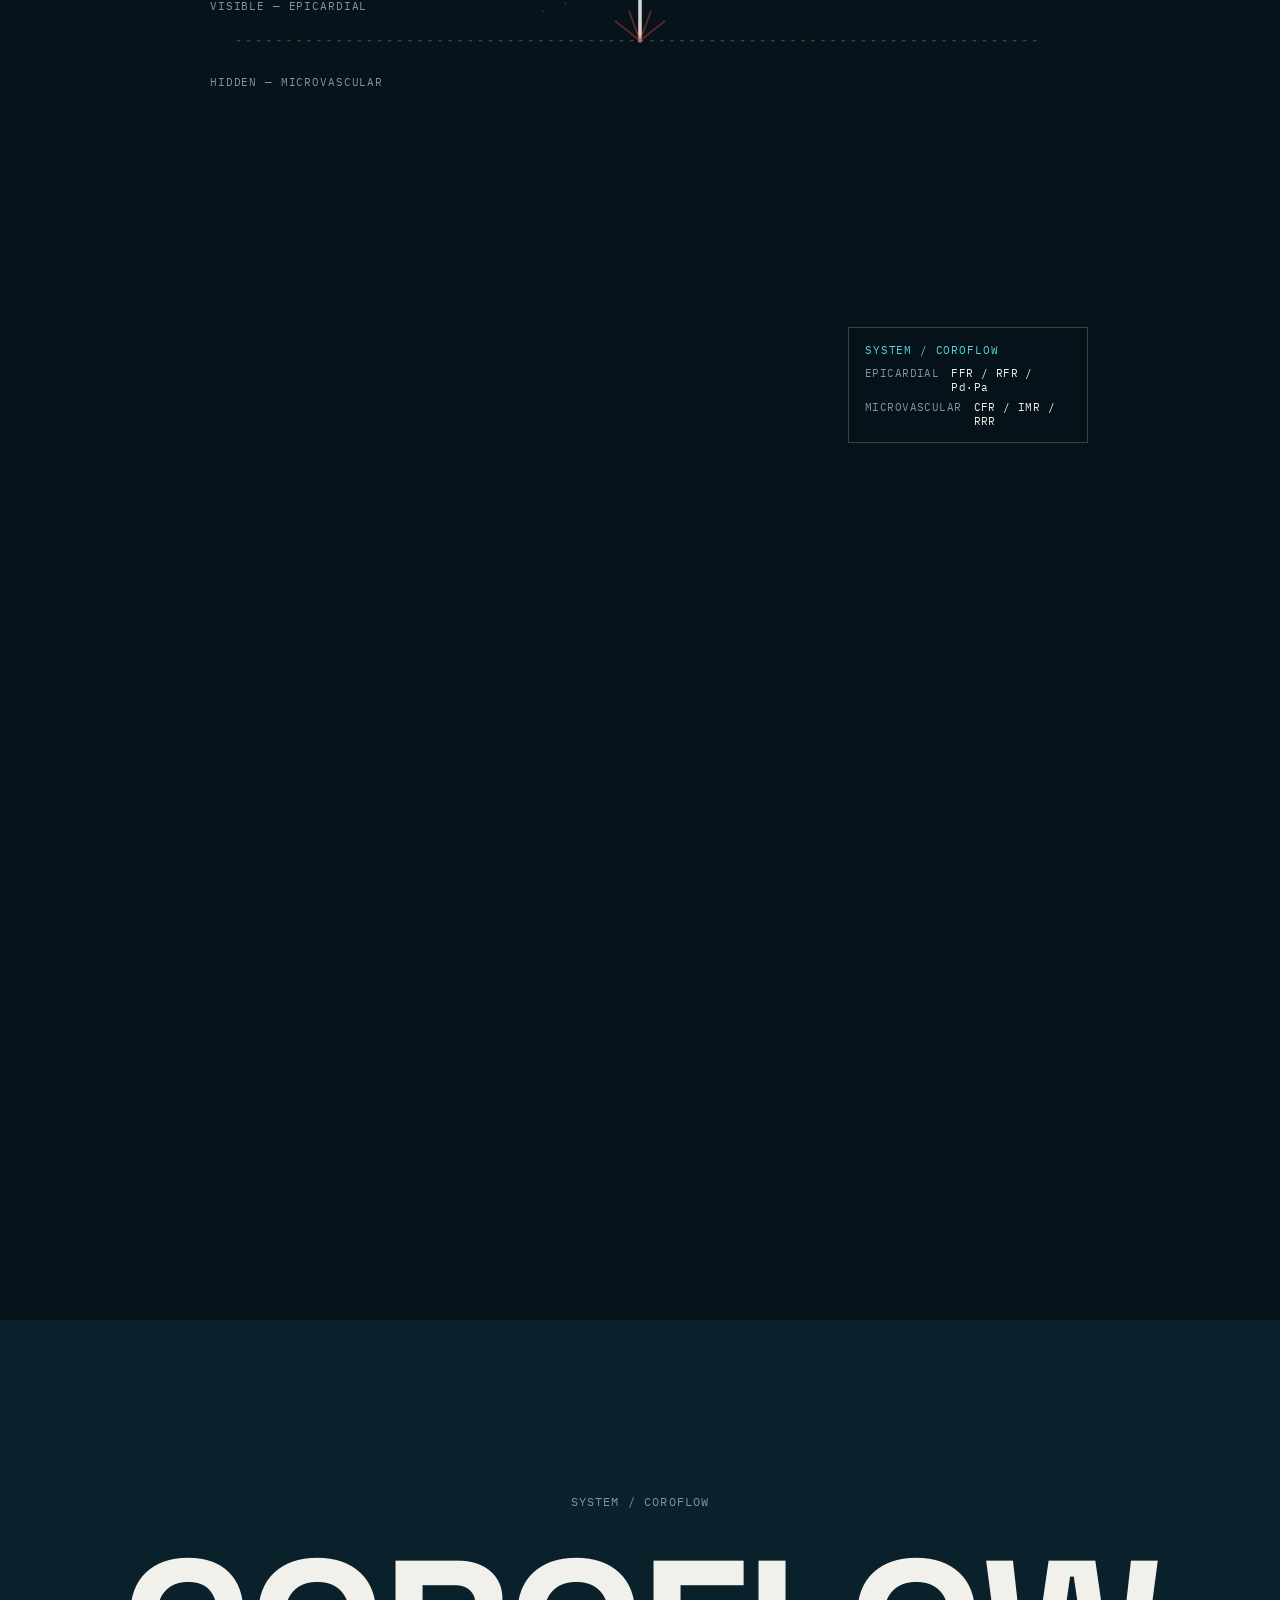
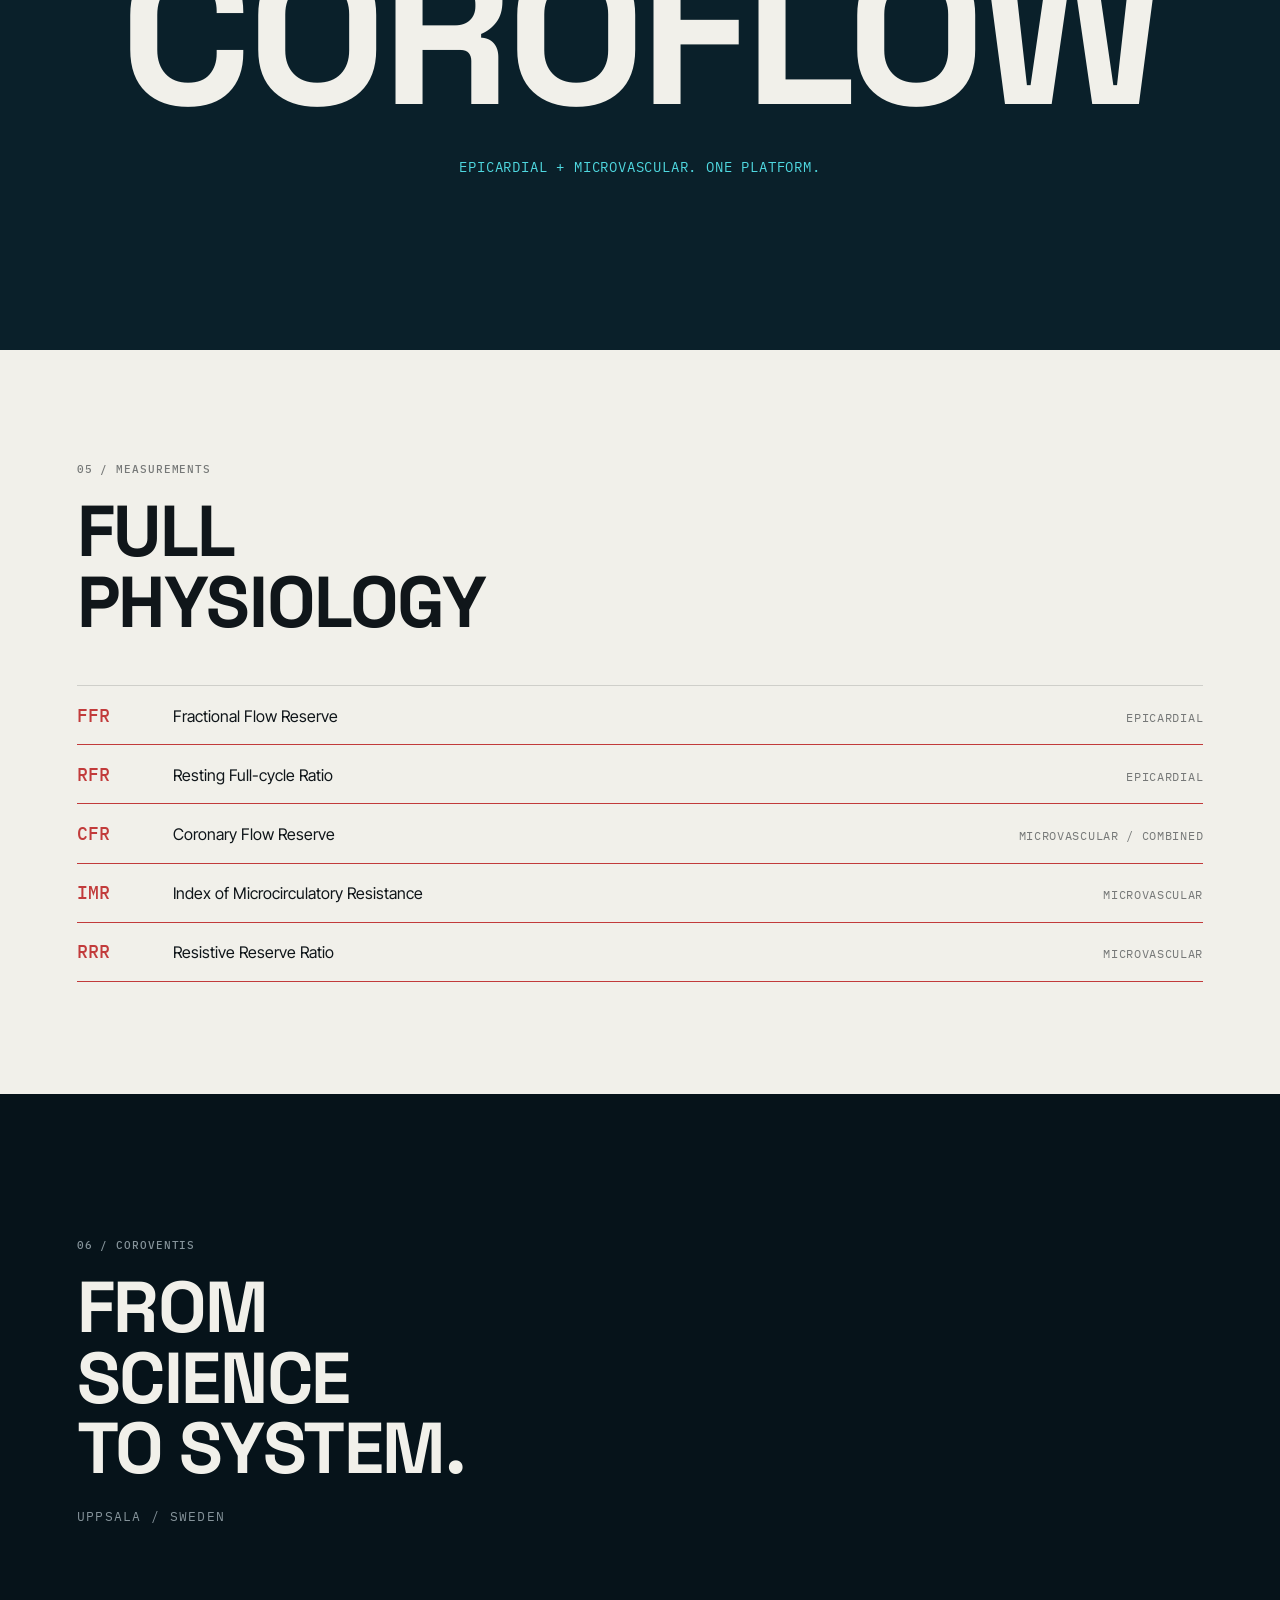
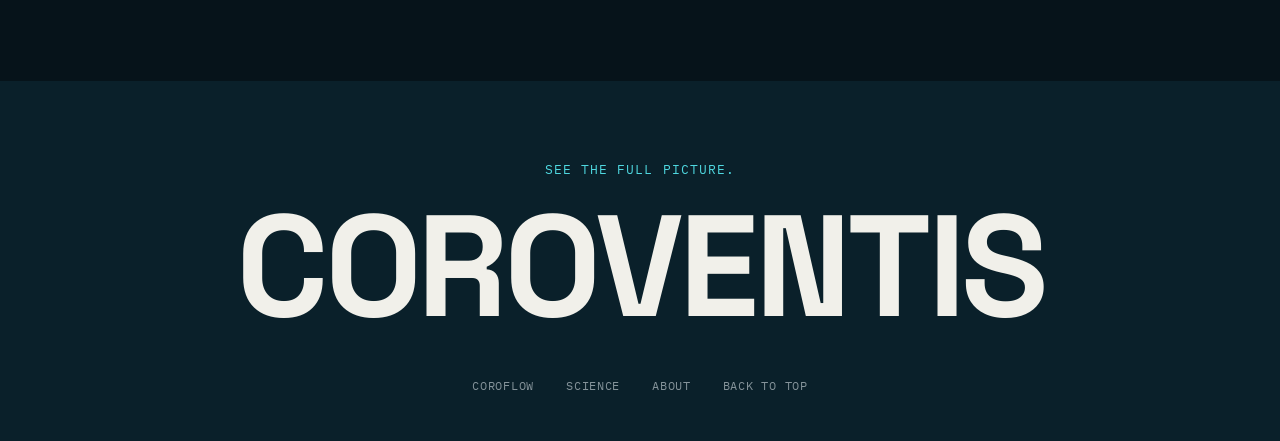
==== commit 1f955364: "Self-host the hero clip via CI instead of hotlinking Higgsfield's CDN The deploy workflow's runner h" ====
--- a/index.html
+++ b/index.html
@@ -40,7 +40,12 @@
 
   <section class="scroll-scrub" id="hero" data-theme="dark">
     <div class="scroll-scrub__stage">
-      <div class="scroll-scrub__media" aria-hidden="true"></div>
+      <div class="scroll-scrub__media" aria-hidden="true">
+        <picture>
+          <source media="(hover: none) and (pointer: coarse), (max-width: 860px)" srcset="assets/hero/hero-poster-mobile.jpg" />
+          <img class="scroll-scrub__poster" id="heroPoster" src="assets/hero/hero-poster.jpg" alt="" fetchpriority="high" decoding="async" />
+        </picture>
+      </div>
     </div>
 
     <div class="scroll-scrub__story">
--- a/styles.css
+++ b/styles.css
@@ -218,6 +218,7 @@
   inset: 0;
 }
 
+.scroll-scrub__poster,
 .scroll-scrub__video {
   position: absolute;
   inset: 0;
@@ -226,8 +227,10 @@
   object-fit: cover;
   object-position: 50% 50%;
   display: block;
-  z-index: 1;
-}
+}
+
+.scroll-scrub__video { z-index: 1; }
+.scroll-scrub__media[data-video-painted="true"] .scroll-scrub__poster { visibility: hidden; }
 
 .scroll-scrub__stage::after {
   content: "";
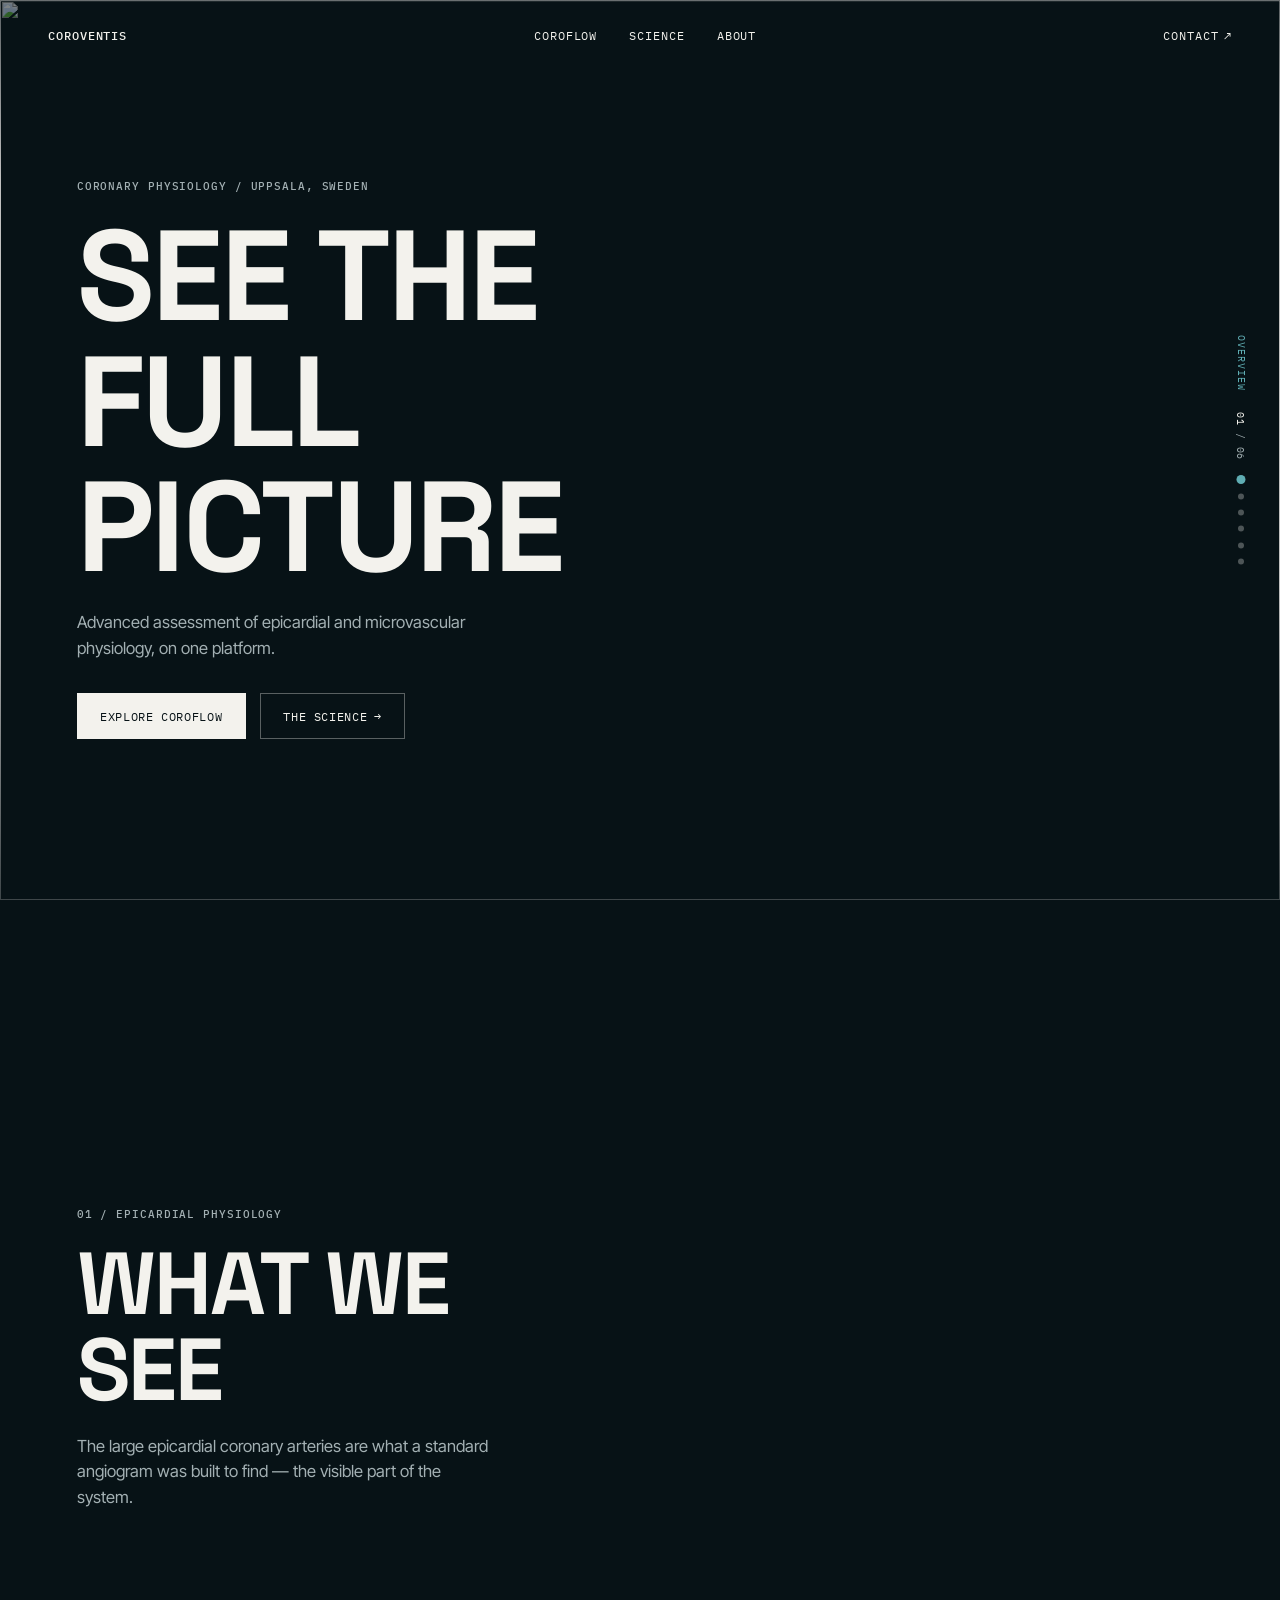
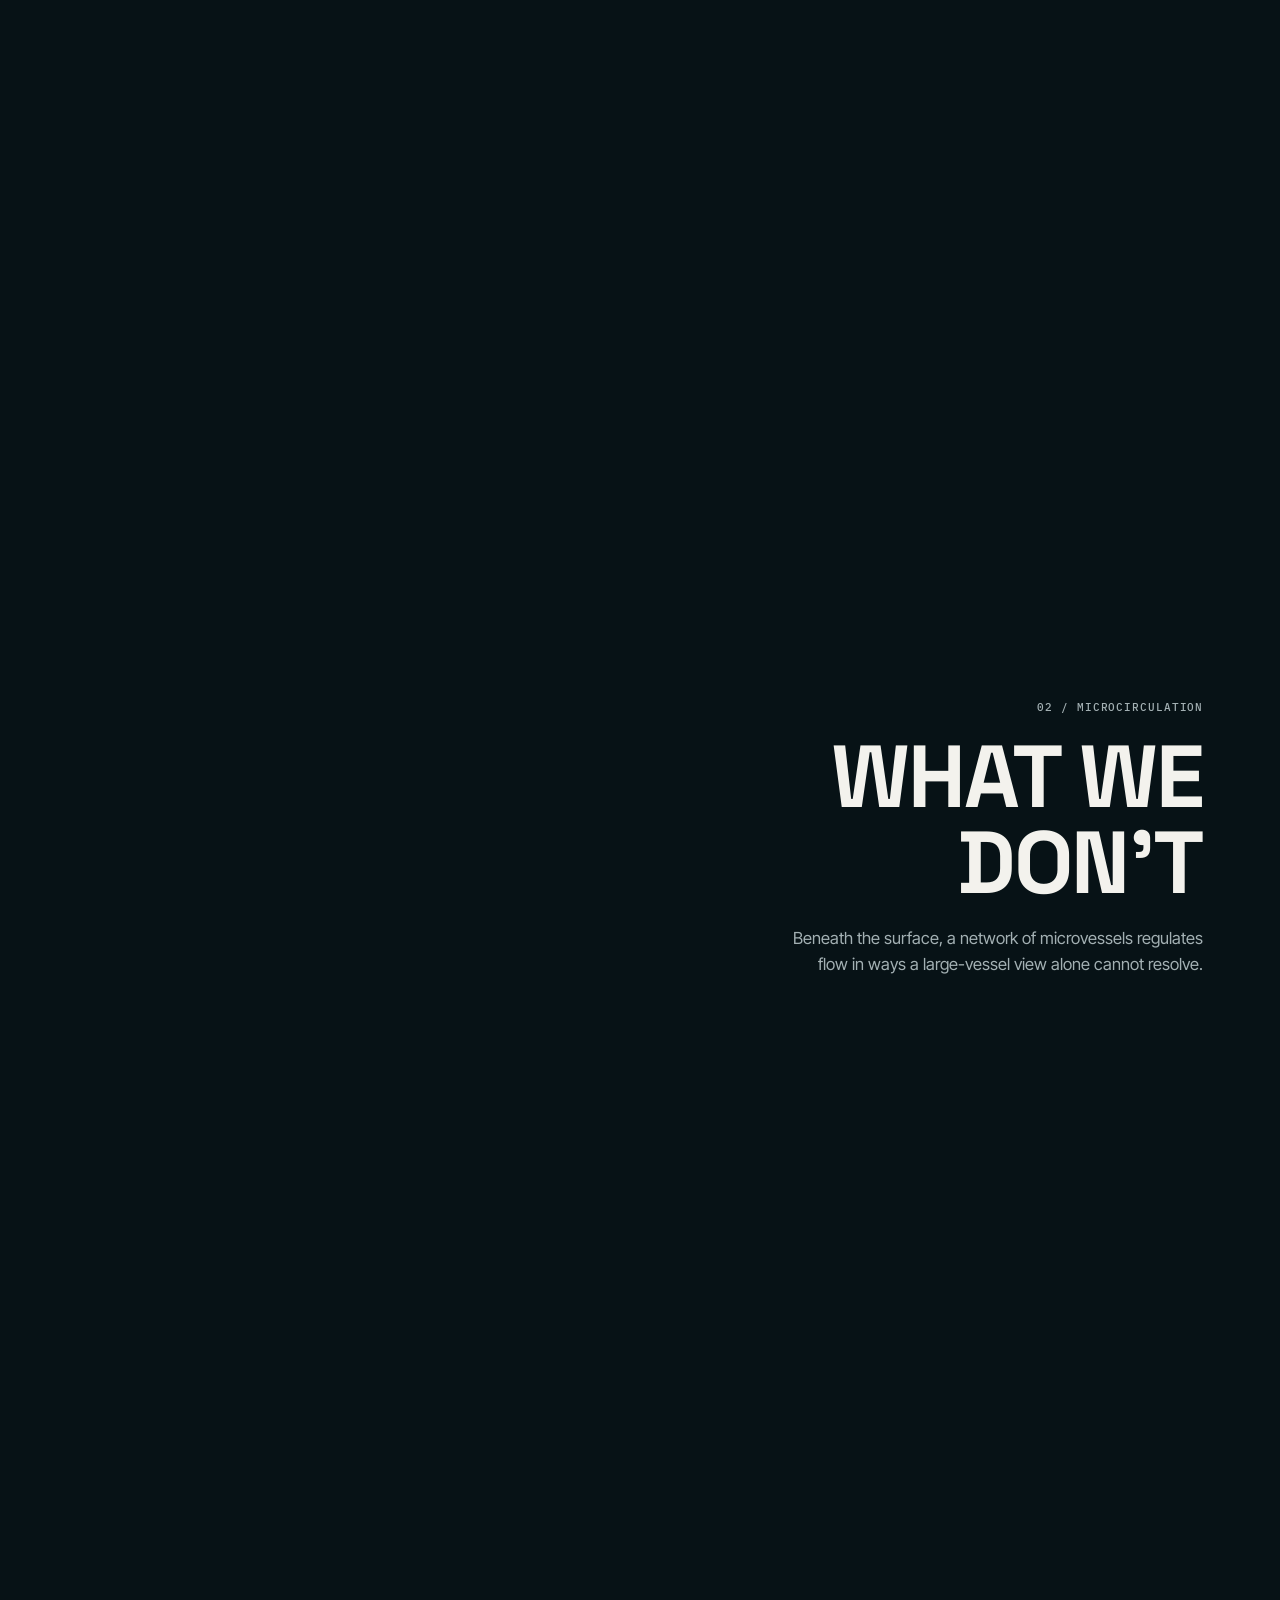
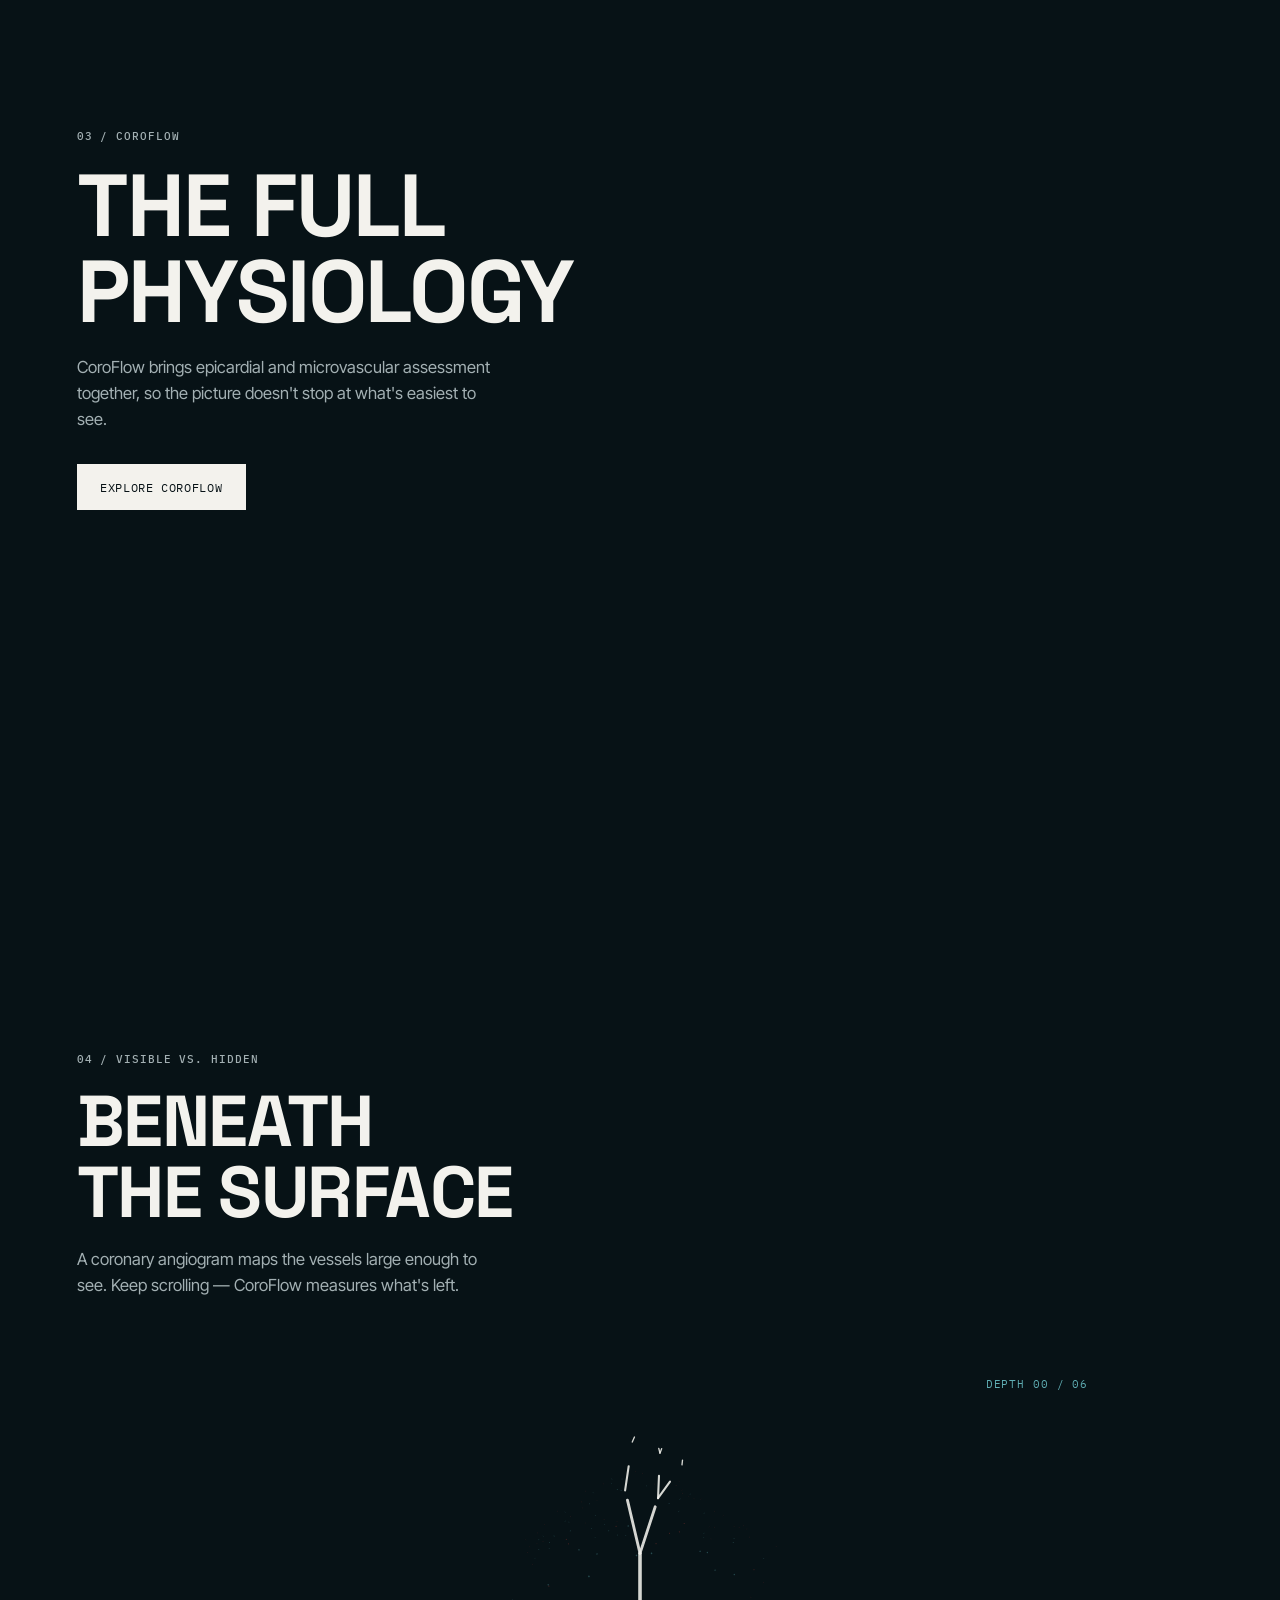
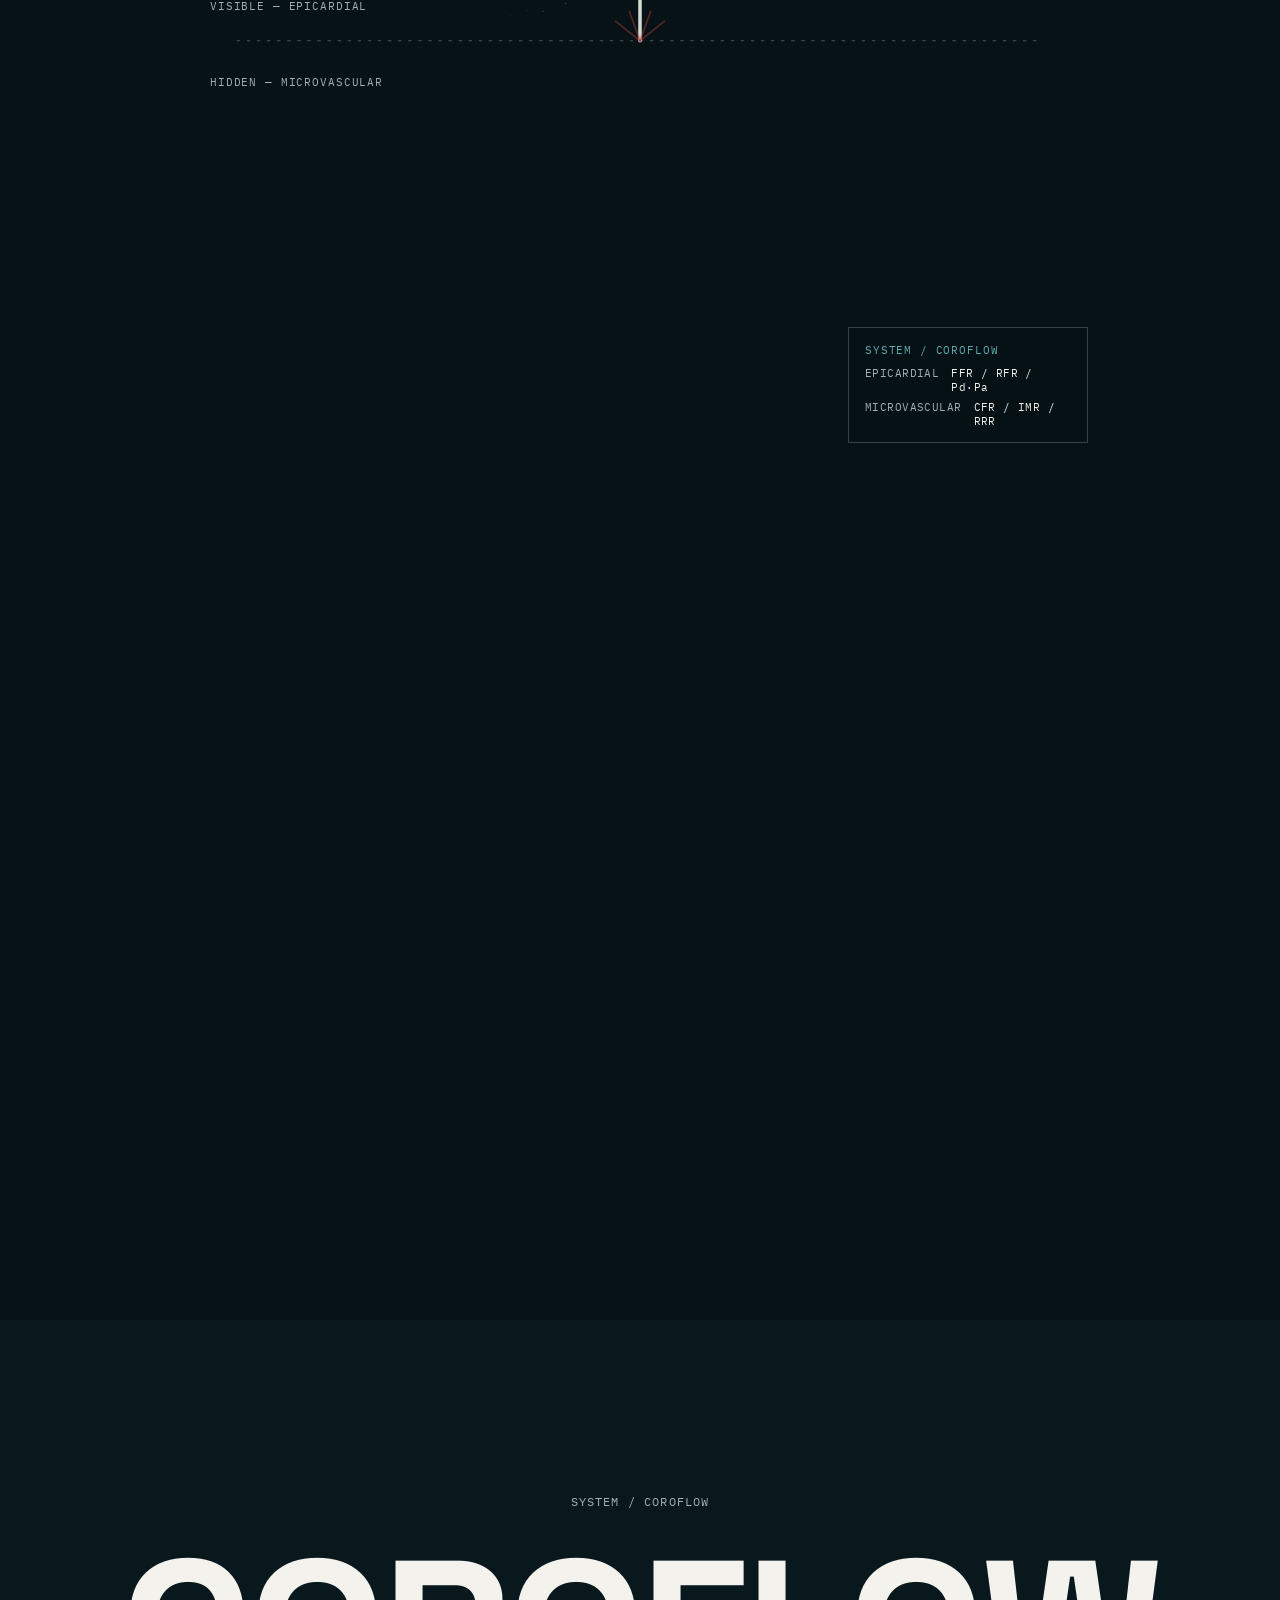
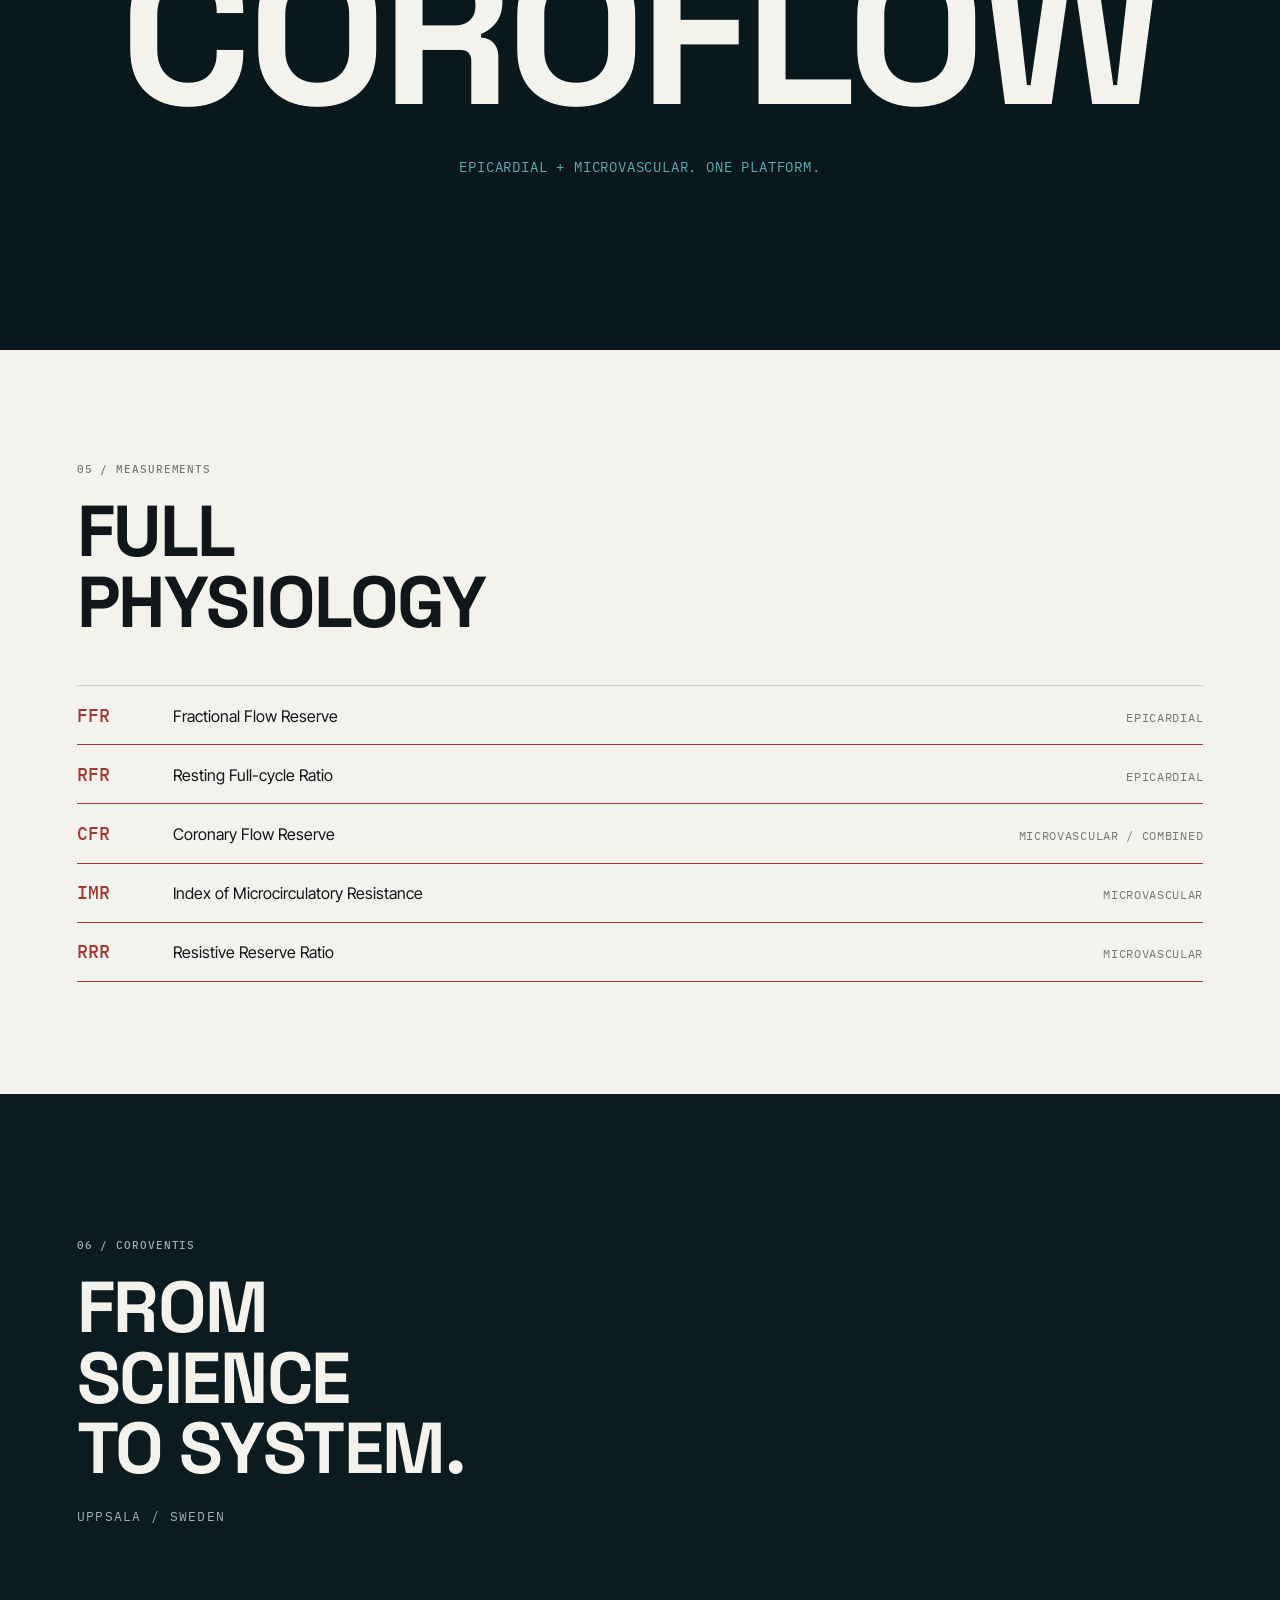
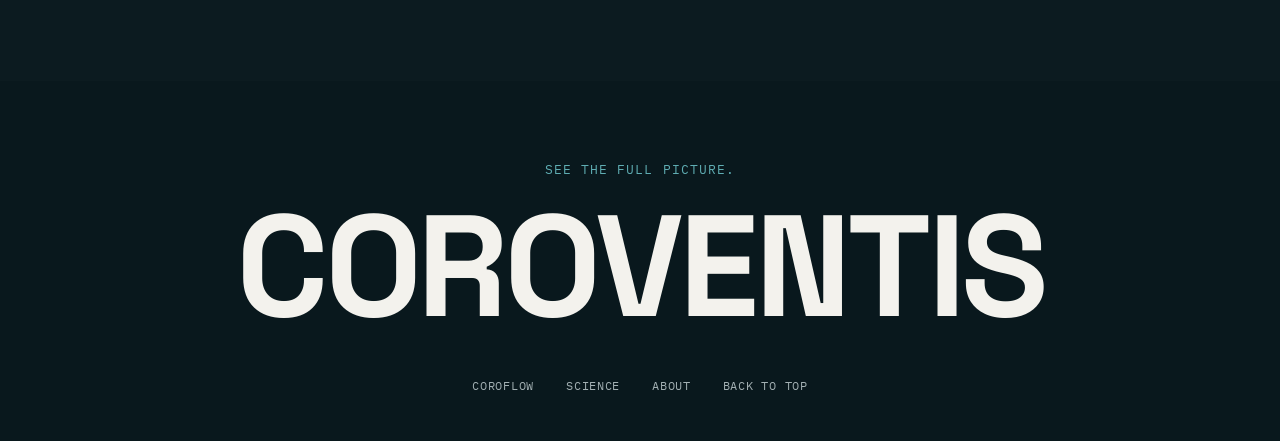
==== commit bc269b81: "Regenerate hero clip with a material-focused prompt, apply brief's color system The previous Kling r" ====
--- a/index.html
+++ b/index.html
@@ -25,6 +25,7 @@
 </nav>
 
 <nav class="section-rail" aria-label="Page sections">
+  <span class="section-rail__label" id="railLabel">OVERVIEW</span>
   <span class="section-rail__index"><span id="railIndex">01</span> / 06</span>
   <ol id="railList">
     <li data-target="hero" class="is-active" aria-label="Full picture"></li>
--- a/styles.css
+++ b/styles.css
@@ -1,12 +1,13 @@
 /* ---- tokens ---- */
 :root {
-  --ink: #06131a;
-  --ink-2: #0a202a;
-  --paper: #f1f0ea;
+  --ink: #071216;
+  --ink-2: #09181d;
+  --ink-3: #0c1b20;
+  --paper: #f3f2ed;
   --paper-ink: #10161a;
-  --slate: #85939a;
-  --cyan: #4fd8e0;
-  --red: #c23b3b;
+  --slate: #a3b0b3;
+  --cyan: #5fadb3;
+  --red: #a13a35;
   --font-display: "Space Grotesk", sans-serif;
   --font-body: "Inter Tight", sans-serif;
   --font-mono: "IBM Plex Mono", monospace;
@@ -155,6 +156,16 @@
   flex-direction: column;
   align-items: center;
   gap: 0.75rem;
+}
+
+.section-rail__label {
+  font-family: var(--font-mono);
+  font-size: 0.6rem;
+  letter-spacing: 0.1em;
+  color: var(--cyan);
+  writing-mode: vertical-rl;
+  margin-bottom: 0.6rem;
+  white-space: nowrap;
 }
 
 .section-rail__index {
@@ -282,6 +293,7 @@
 }
 
 .btn {
+  position: relative;
   display: inline-flex;
   align-items: center;
   gap: 0.4rem;
@@ -290,12 +302,30 @@
   font-size: 0.78rem;
   letter-spacing: 0.05em;
   text-transform: uppercase;
+  overflow: hidden;
   border: 1px solid color-mix(in srgb, var(--paper) 35%, transparent);
-  transition: border-color 200ms ease, background 200ms ease, color 200ms ease;
-}
-
-.btn--primary { background: var(--paper); color: var(--ink); border-color: var(--paper); }
-.btn--primary:hover { background: var(--cyan); border-color: var(--cyan); }
+  transition: border-color 350ms cubic-bezier(0.16, 1, 0.3, 1), color 350ms cubic-bezier(0.16, 1, 0.3, 1);
+}
+
+.btn span { transition: transform 350ms cubic-bezier(0.16, 1, 0.3, 1); }
+.btn:hover span { transform: translateX(3px); }
+
+.btn--primary {
+  color: var(--ink);
+  border-color: var(--paper);
+  background: var(--paper);
+}
+.btn--primary::before {
+  content: "";
+  position: absolute;
+  inset: 0;
+  background: var(--cyan);
+  transform: translateX(-101%);
+  transition: transform 350ms cubic-bezier(0.16, 1, 0.3, 1);
+  z-index: -1;
+}
+.btn--primary:hover { border-color: var(--cyan); }
+.btn--primary:hover::before { transform: translateX(0); }
 
 .btn--ghost { color: var(--paper); }
 .btn--ghost:hover { border-color: var(--cyan); color: var(--cyan); }
@@ -534,7 +564,7 @@
 .about {
   position: relative;
   z-index: 3;
-  background: var(--ink);
+  background: var(--ink-3);
   padding: clamp(5rem, 12vw, 9rem) clamp(1.25rem, 6vw, 6rem);
 }
 
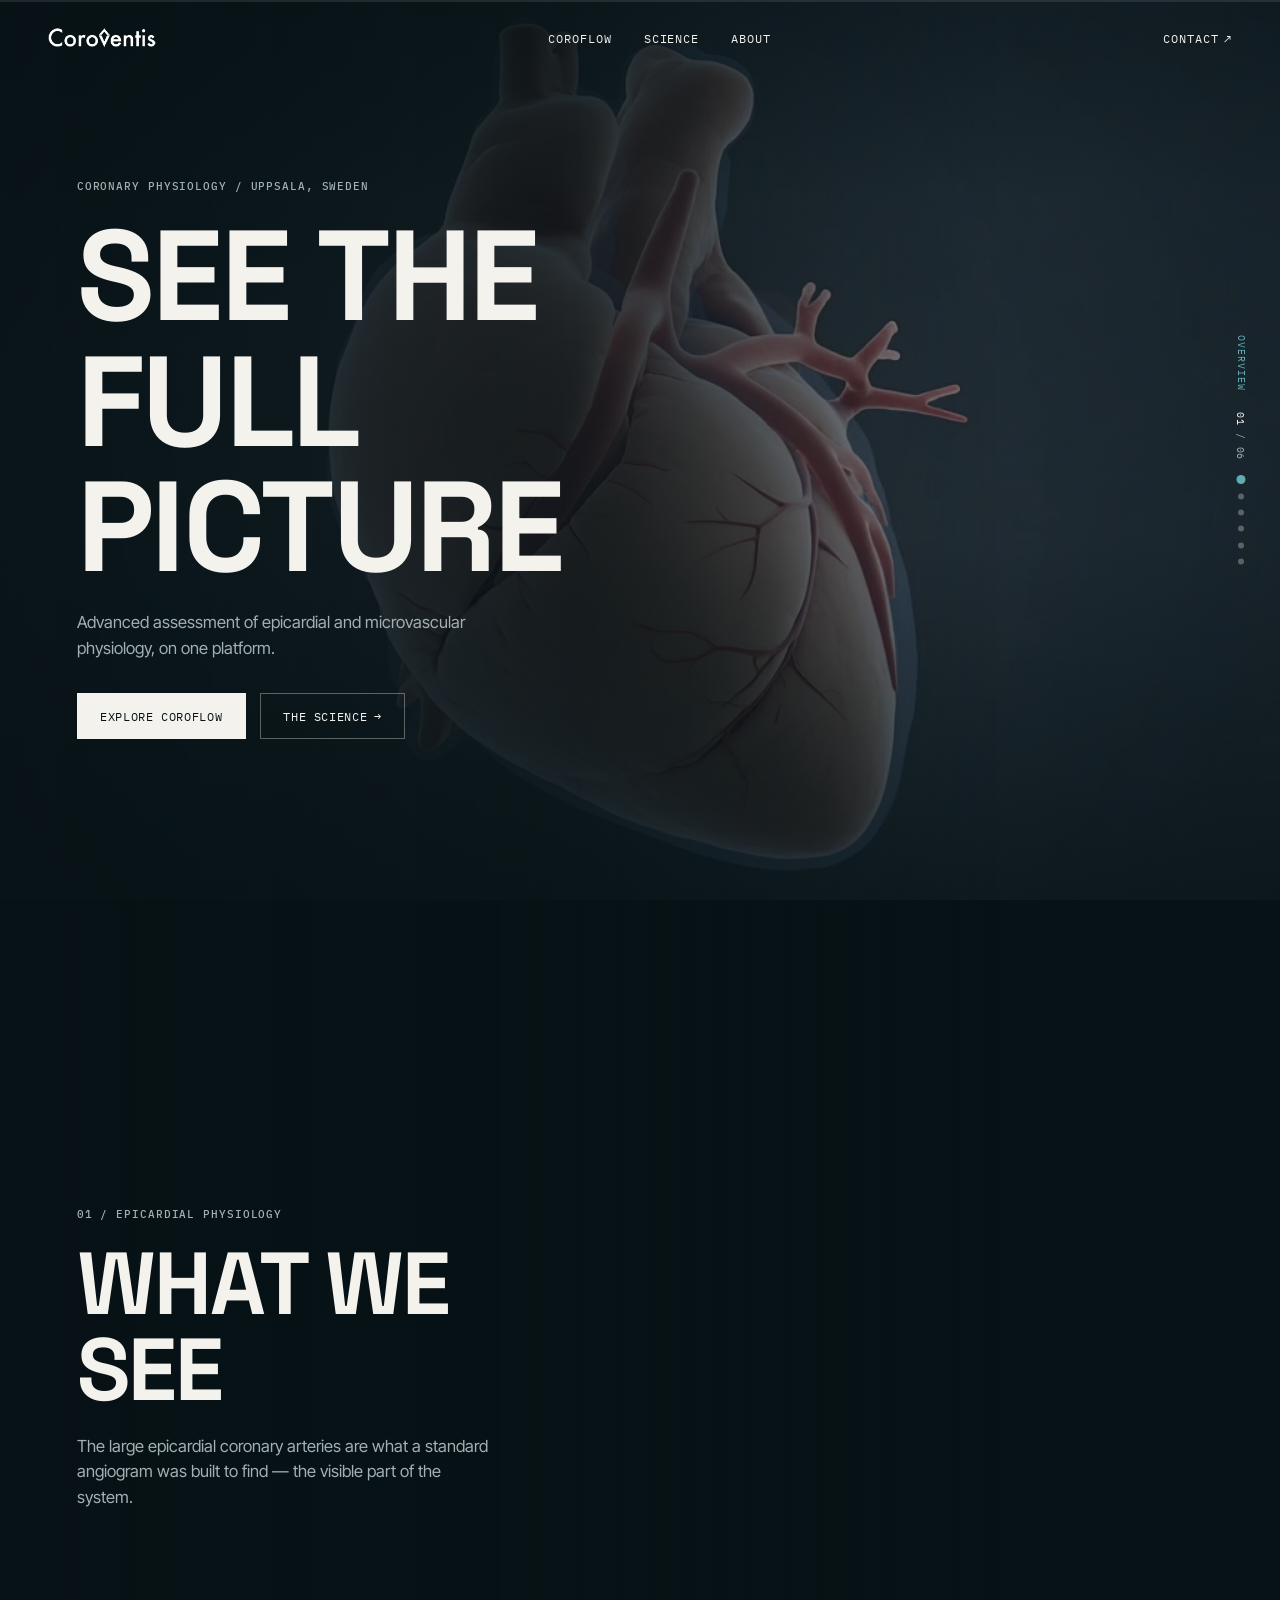
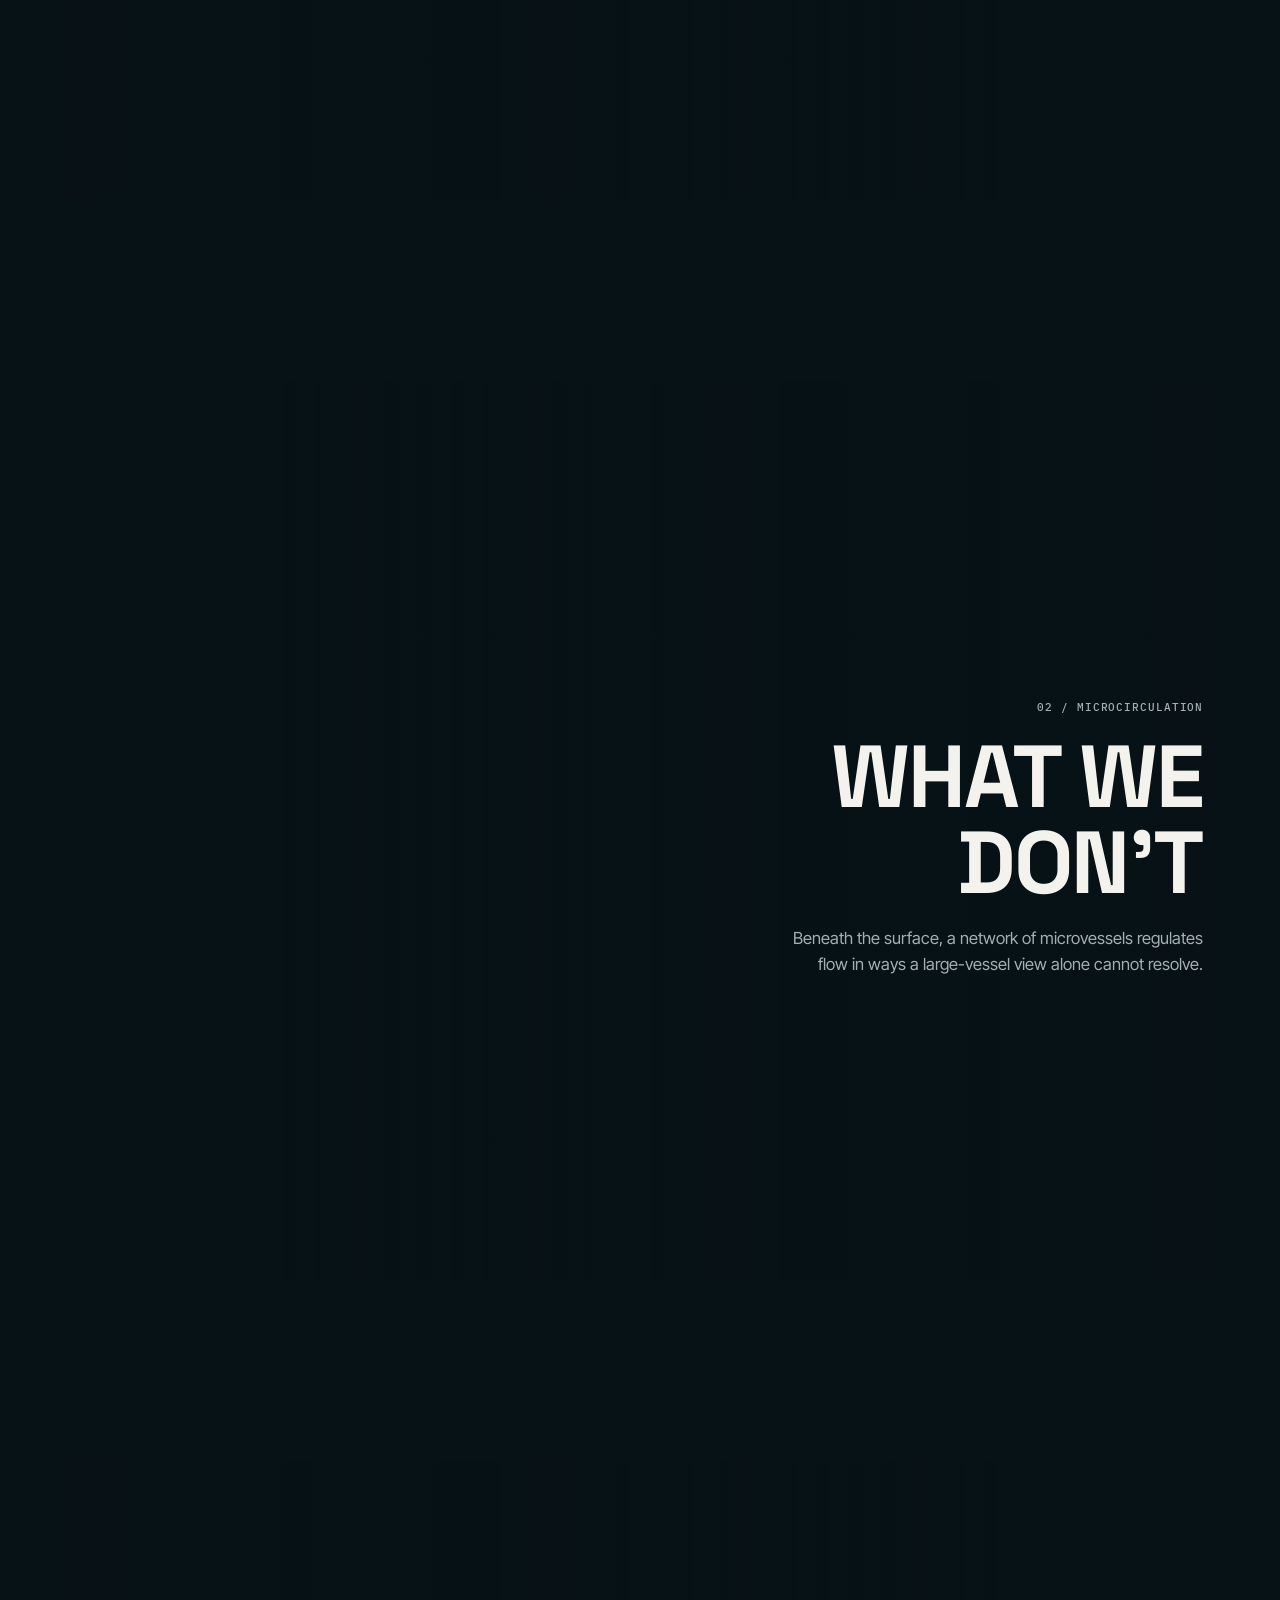
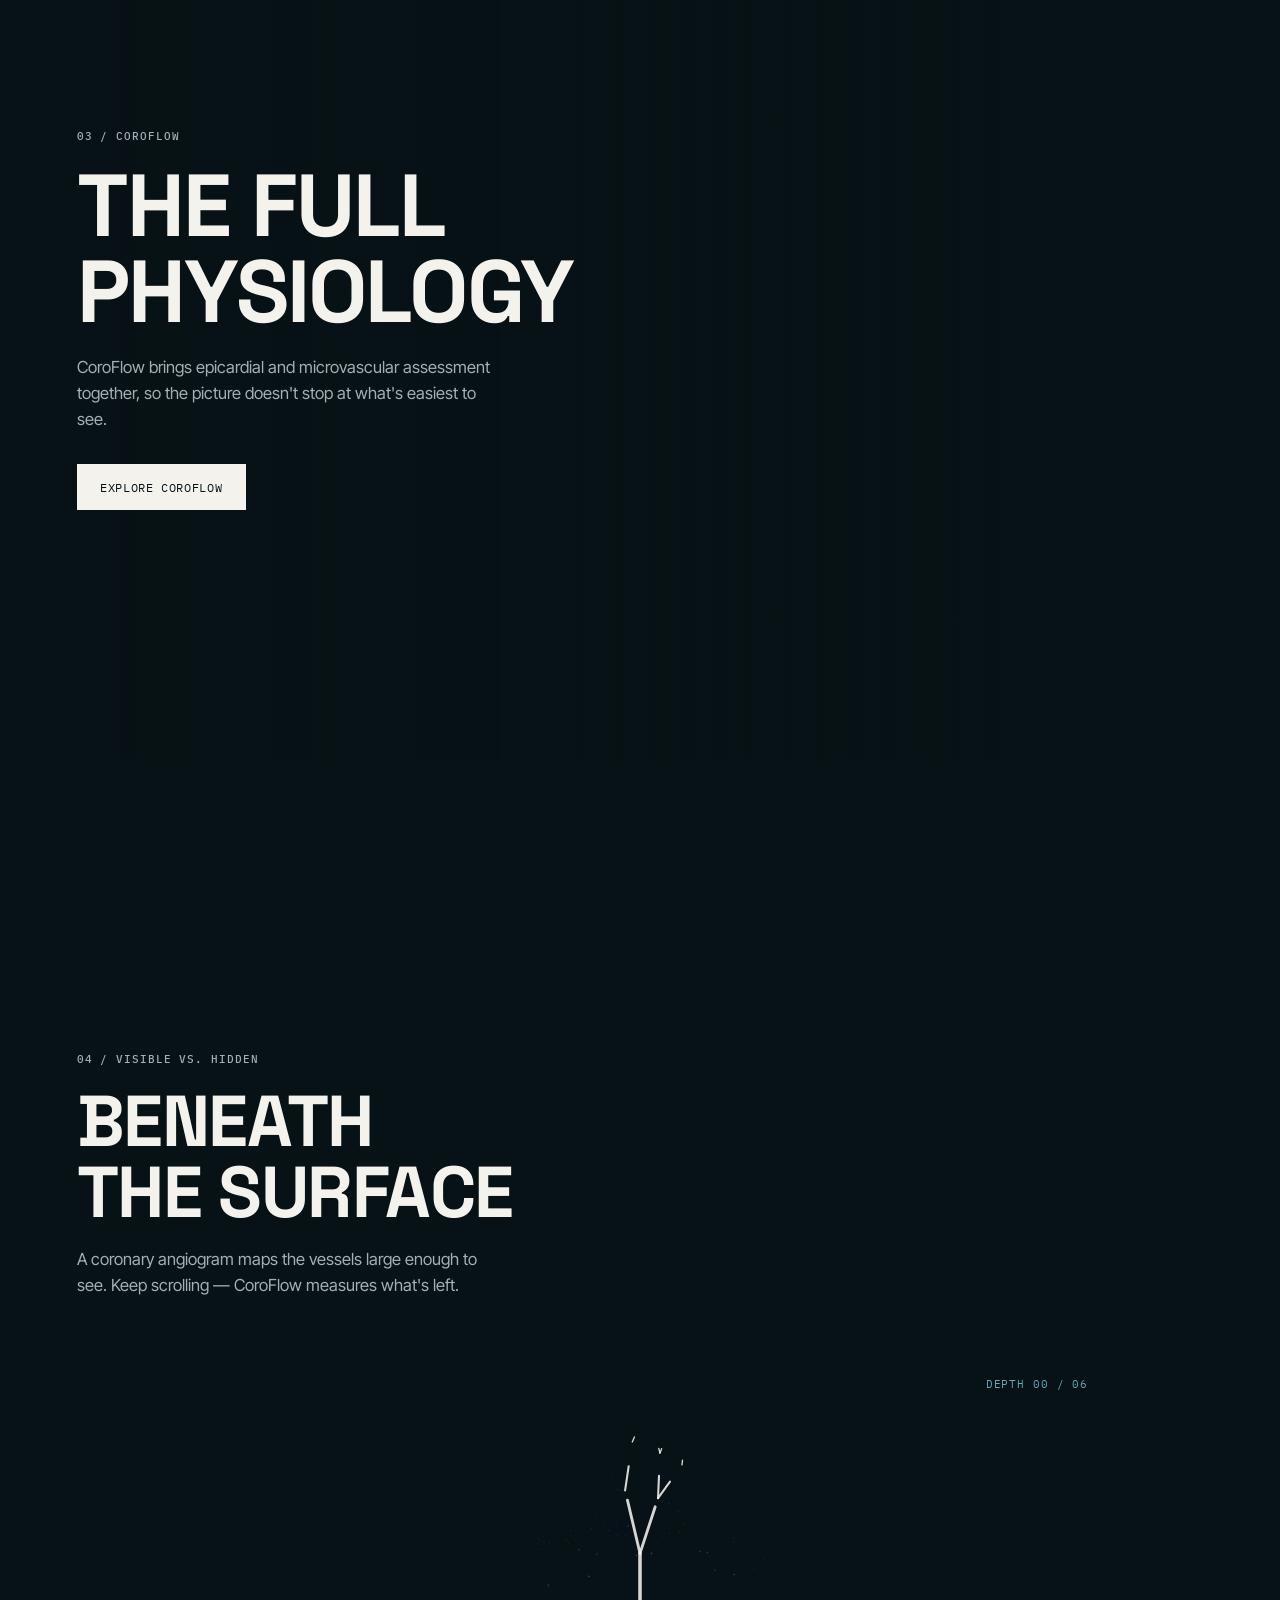
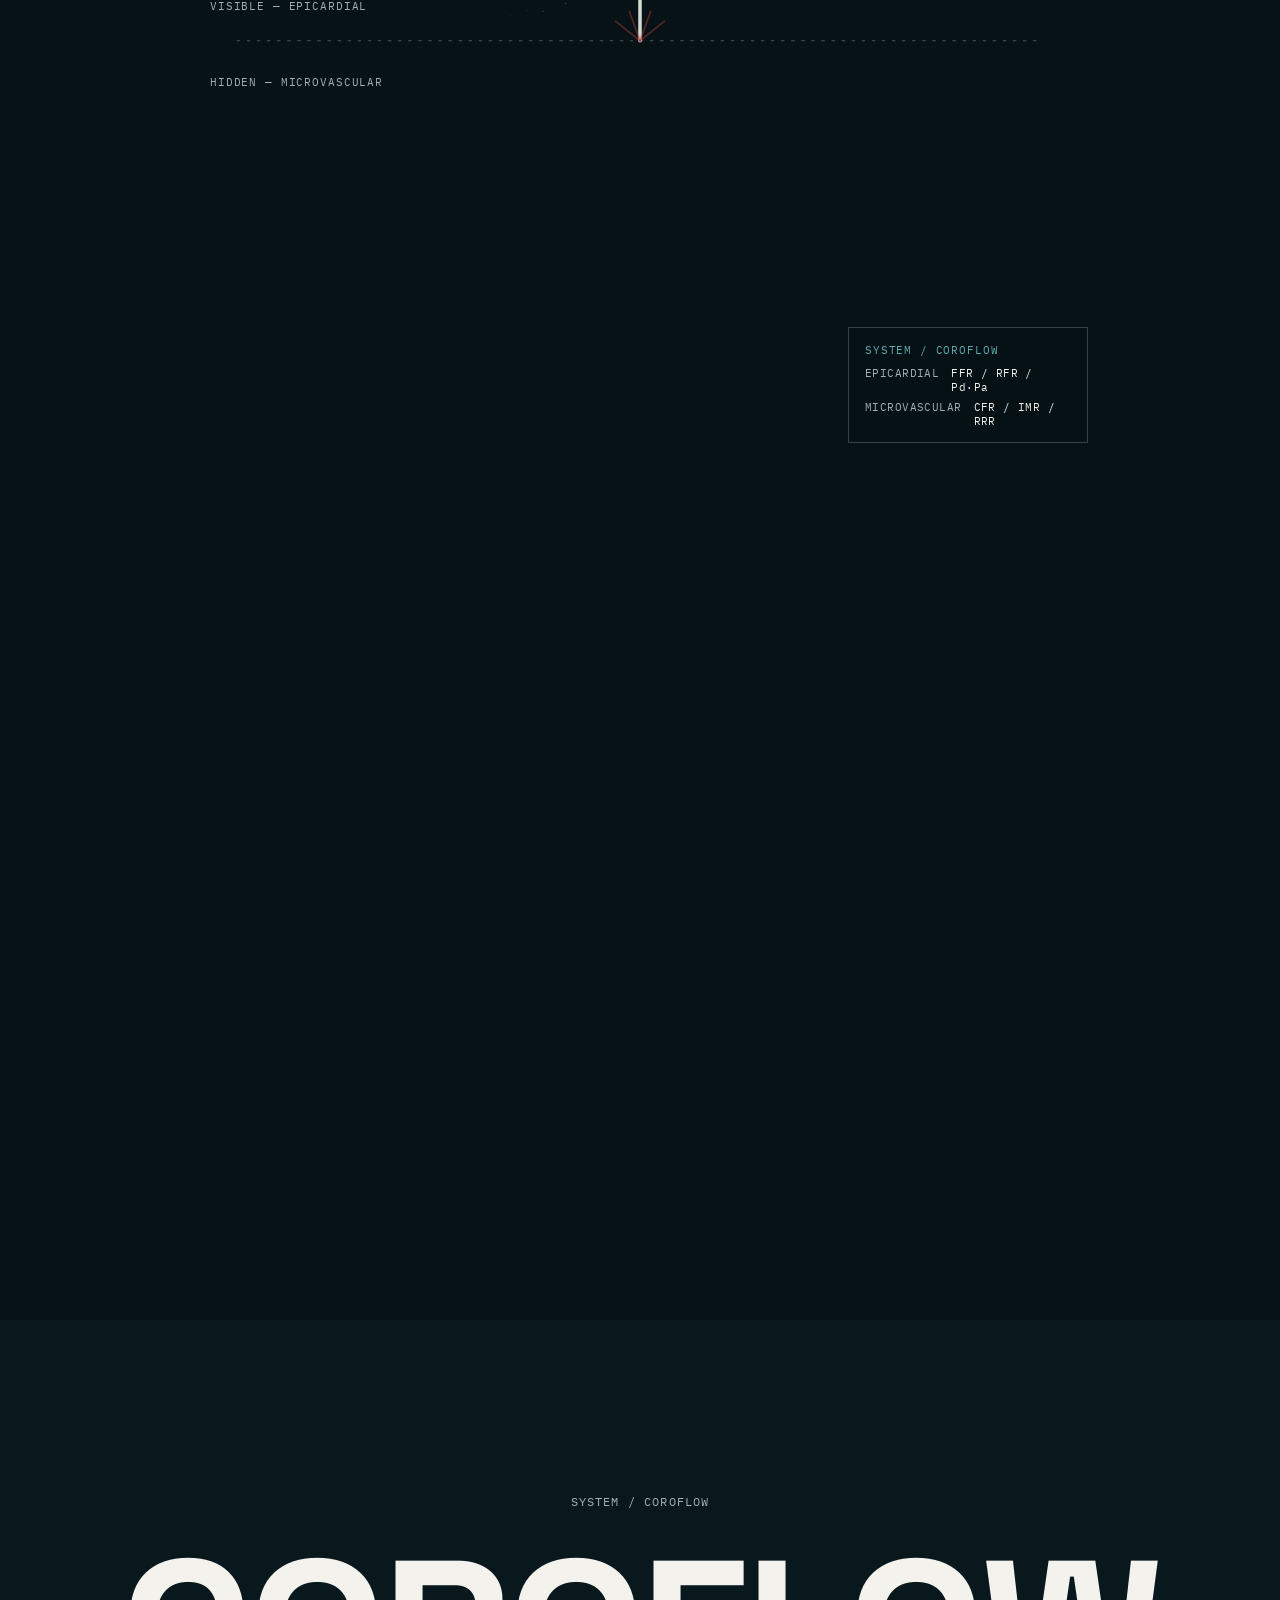
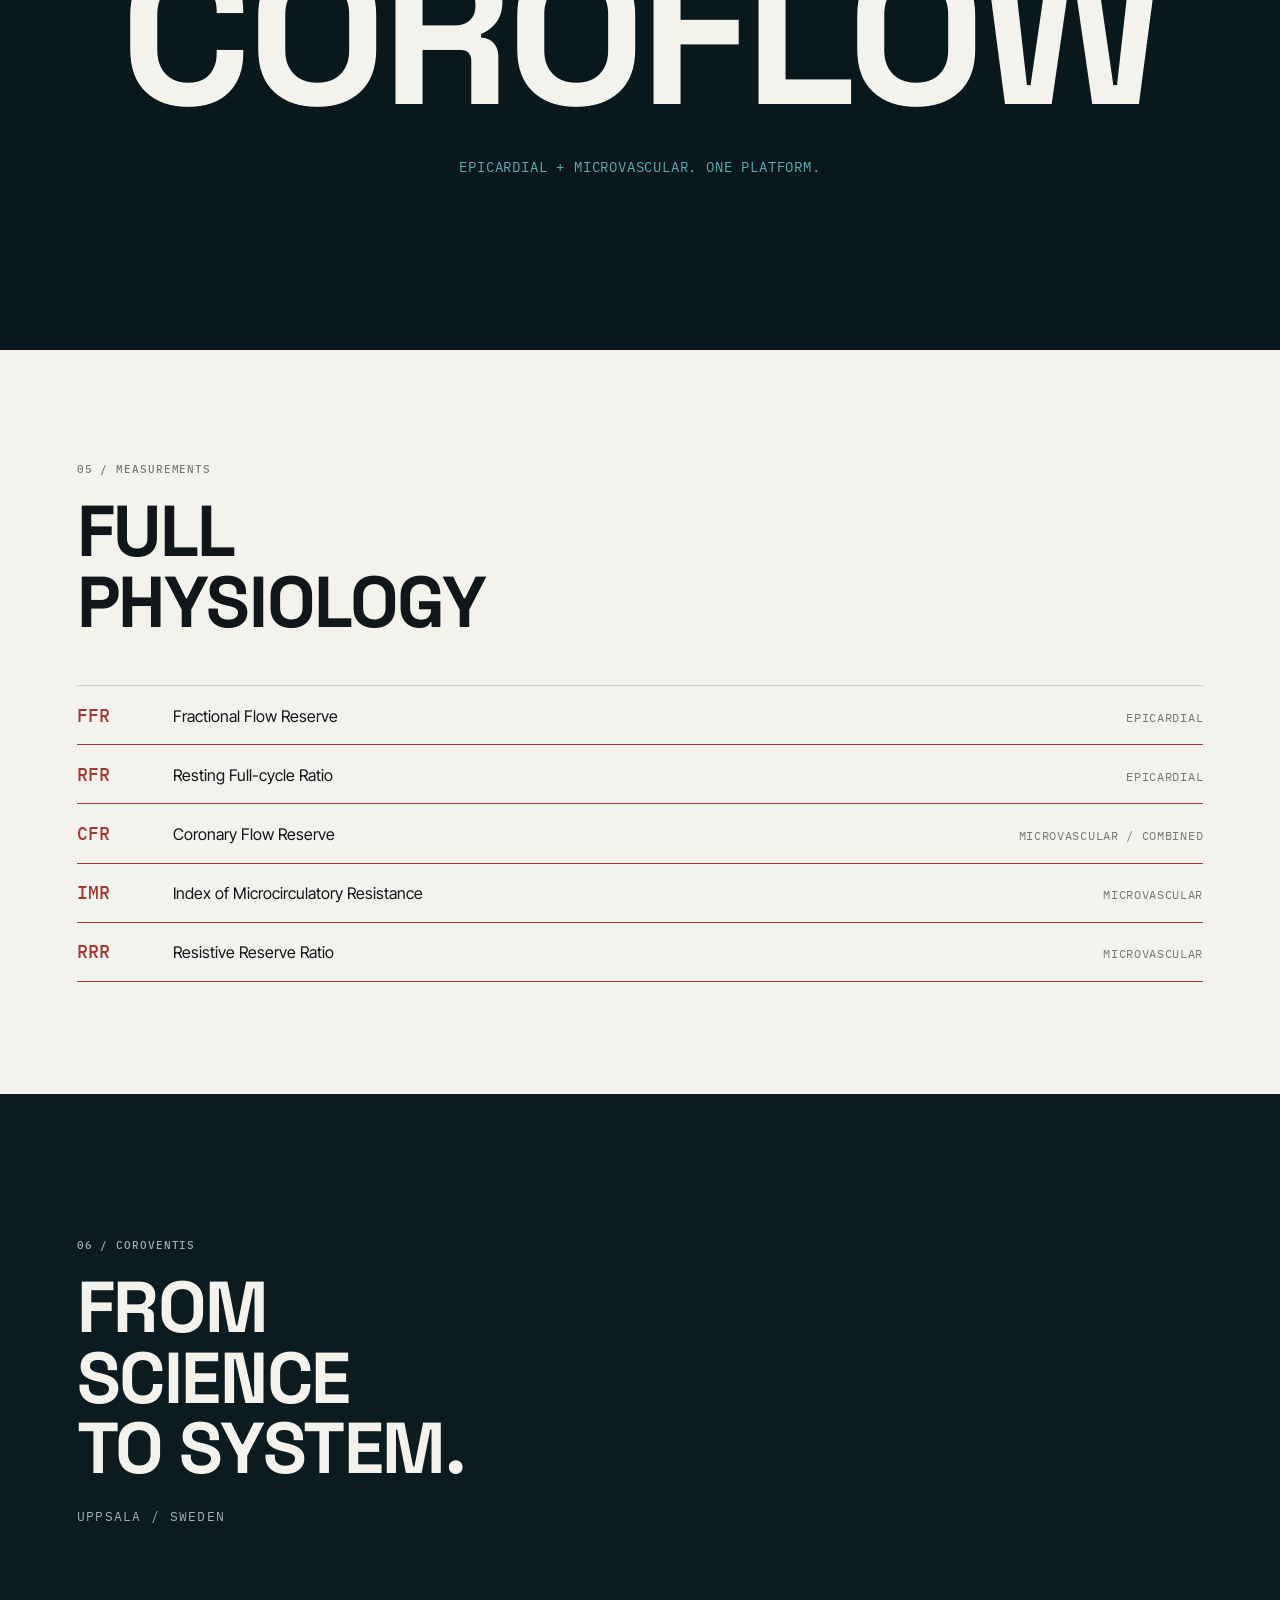
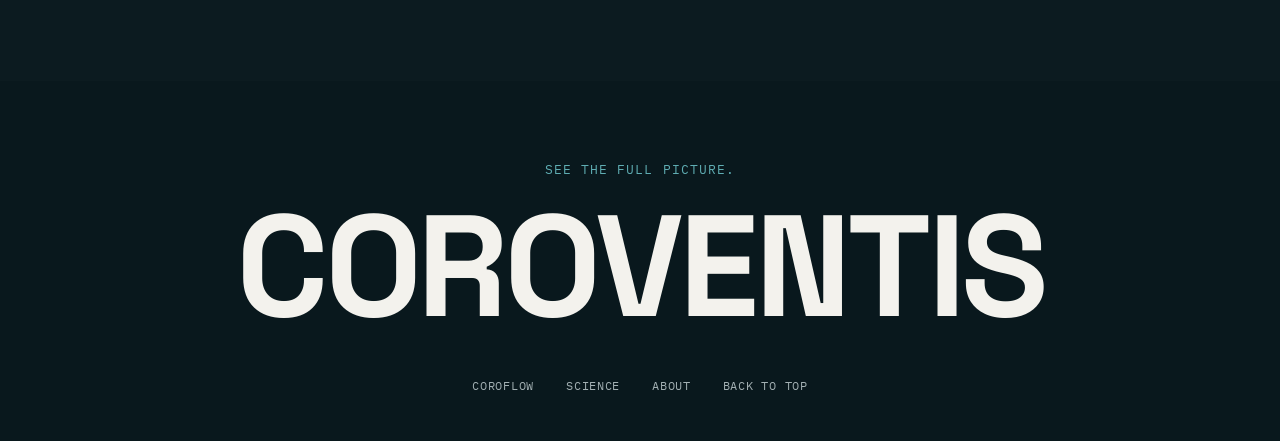
==== commit 35b6c757: "Add brand logo, fix hero video timing and a scroll-transition seam - Nav now shows the real Corovent" ====
--- a/index.html
+++ b/index.html
@@ -15,7 +15,7 @@
 <div class="page-progress" id="pageProgress" aria-hidden="true"><span></span></div>
 
 <nav class="nav" id="nav">
-  <a class="nav__brand" href="#top">COROVENTIS</a>
+  <a class="nav__brand" href="#top"><img src="assets/brand/coroventis-logo.png" alt="Coroventis" width="200" height="37" /></a>
   <div class="nav__links">
     <a href="#coroflow">CoroFlow</a>
     <a href="#science">Science</a>
--- a/styles.css
+++ b/styles.css
@@ -96,7 +96,15 @@
   backdrop-filter: blur(8px);
 }
 
-.nav__brand { font-weight: 500; }
+.nav__brand { display: flex; align-items: center; font-weight: 500; }
+.nav__brand img {
+  display: block;
+  height: clamp(16px, 2.6vw, 20px);
+  width: auto;
+  /* The source lockup is dark-on-transparent; flatten to a single tone
+     so it reads against the dark nav instead of disappearing into it. */
+  filter: brightness(0) invert(1);
+}
 
 .nav__links { display: flex; gap: clamp(1rem, 2.5vw, 2.25rem); }
 .nav__links a:hover { color: var(--cyan); }
@@ -238,9 +246,17 @@
   object-fit: cover;
   object-position: 50% 50%;
   display: block;
-}
-
-.scroll-scrub__video { z-index: 1; }
+  /* Tames blown highlights and any seek/compression flicker in the
+     scrubbed footage so bright moments read as moody, not harsh. */
+  filter: brightness(0.8) contrast(1.06) saturate(1.05);
+}
+
+.scroll-scrub__video {
+  z-index: 1;
+  /* Own GPU compositing layer, since it's repainted on every scroll tick. */
+  transform: translateZ(0);
+  backface-visibility: hidden;
+}
 .scroll-scrub__media[data-video-painted="true"] .scroll-scrub__poster { visibility: hidden; }
 
 .scroll-scrub__stage::after {
@@ -248,13 +264,19 @@
   position: absolute;
   inset: 0;
   z-index: 2;
-  background: linear-gradient(
-    180deg,
-    color-mix(in srgb, var(--ink) 55%, transparent) 0%,
-    transparent 20%,
-    transparent 65%,
-    color-mix(in srgb, var(--ink) 70%, transparent) 100%
-  );
+  background:
+    radial-gradient(
+      ellipse 45% 40% at 0% 0%,
+      color-mix(in srgb, var(--ink) 85%, transparent) 0%,
+      transparent 100%
+    ),
+    linear-gradient(
+      180deg,
+      color-mix(in srgb, var(--ink) 60%, transparent) 0%,
+      color-mix(in srgb, var(--ink) 30%, transparent) 22%,
+      color-mix(in srgb, var(--ink) 30%, transparent) 60%,
+      color-mix(in srgb, var(--ink) 75%, transparent) 100%
+    );
   pointer-events: none;
 }
 
@@ -279,7 +301,29 @@
   pointer-events: none;
 }
 
+.chapter__pin::before {
+  content: "";
+  position: absolute;
+  inset: 0;
+  z-index: -1;
+  pointer-events: none;
+  background: linear-gradient(
+    90deg,
+    color-mix(in srgb, var(--ink) 88%, transparent) 0%,
+    color-mix(in srgb, var(--ink) 70%, transparent) 45%,
+    transparent 78%
+  );
+}
+
 .chapter[data-align="right"] .chapter__pin { align-items: flex-end; text-align: right; }
+.chapter[data-align="right"] .chapter__pin::before {
+  background: linear-gradient(
+    270deg,
+    color-mix(in srgb, var(--ink) 88%, transparent) 0%,
+    color-mix(in srgb, var(--ink) 70%, transparent) 45%,
+    transparent 78%
+  );
+}
 .chapter[data-align="right"] .chapter__pin .lede,
 .chapter[data-align="right"] .chapter__pin .body { margin-left: auto; }
 
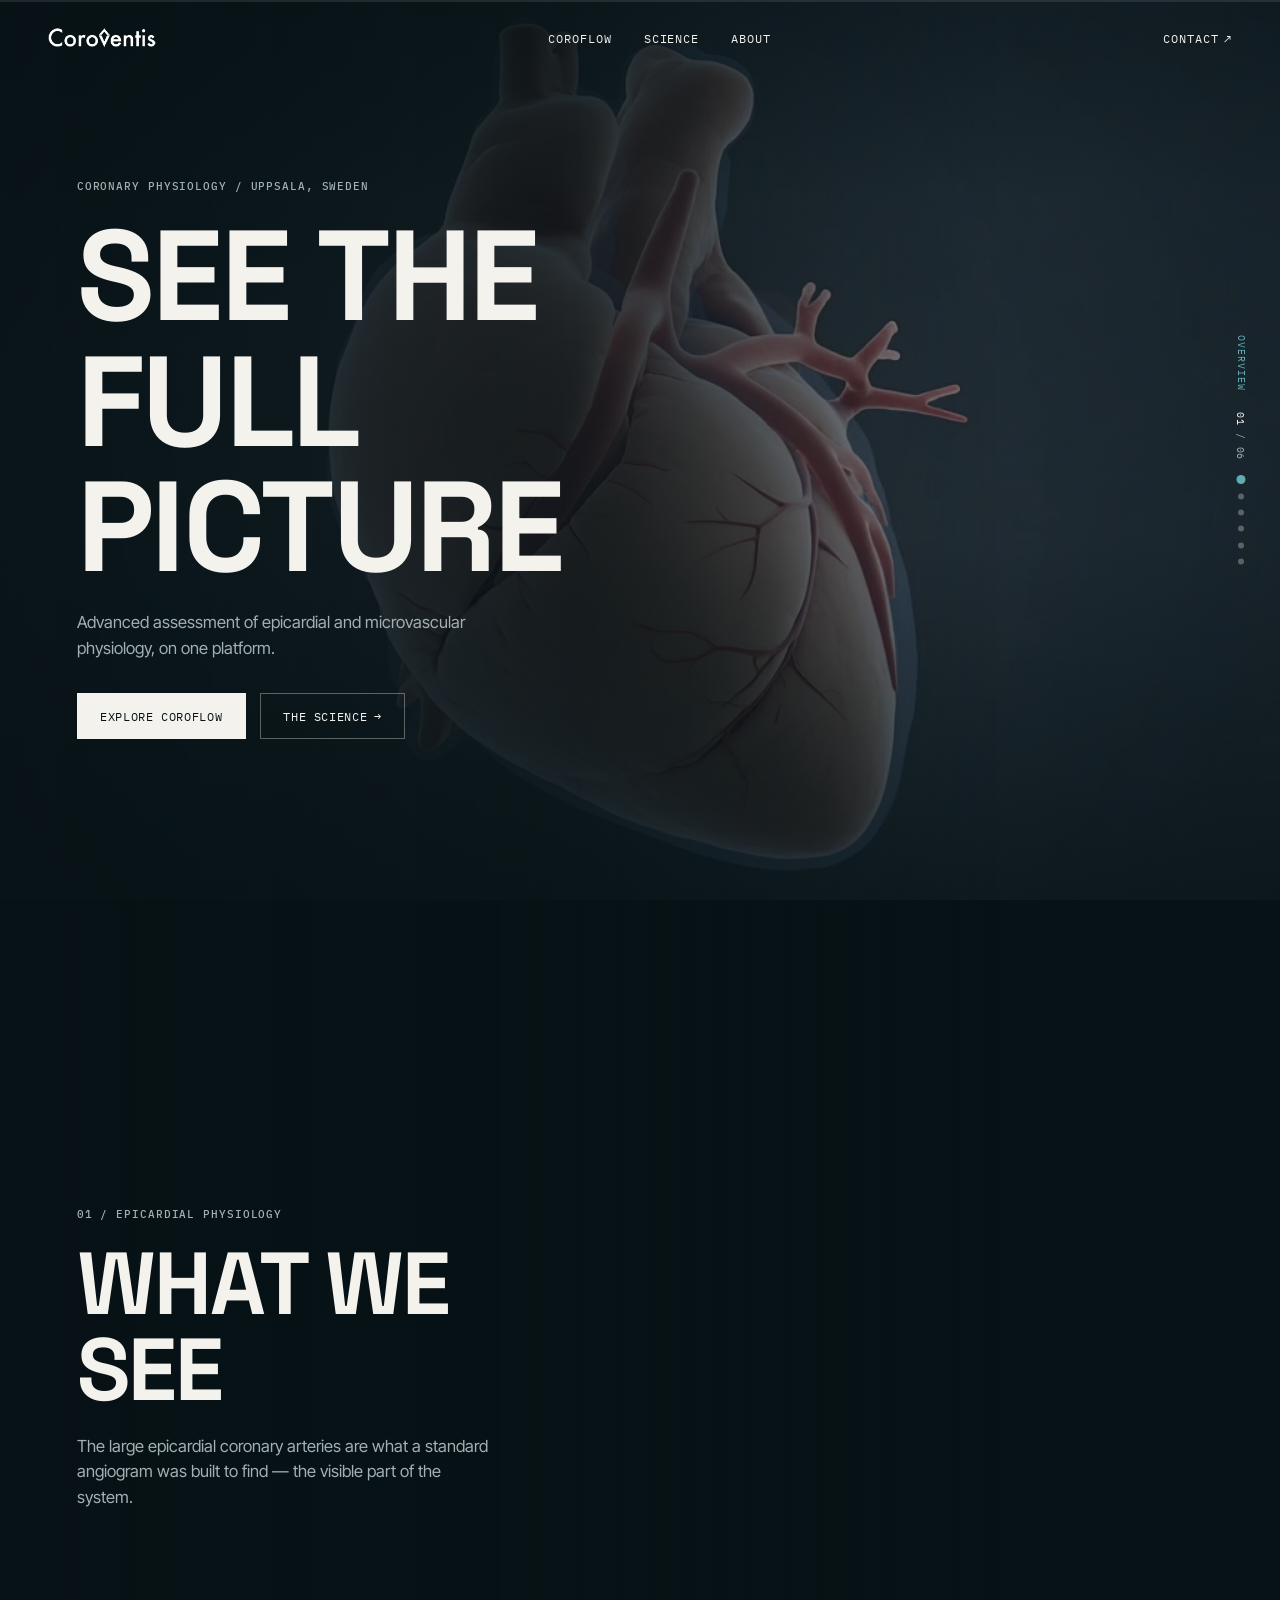
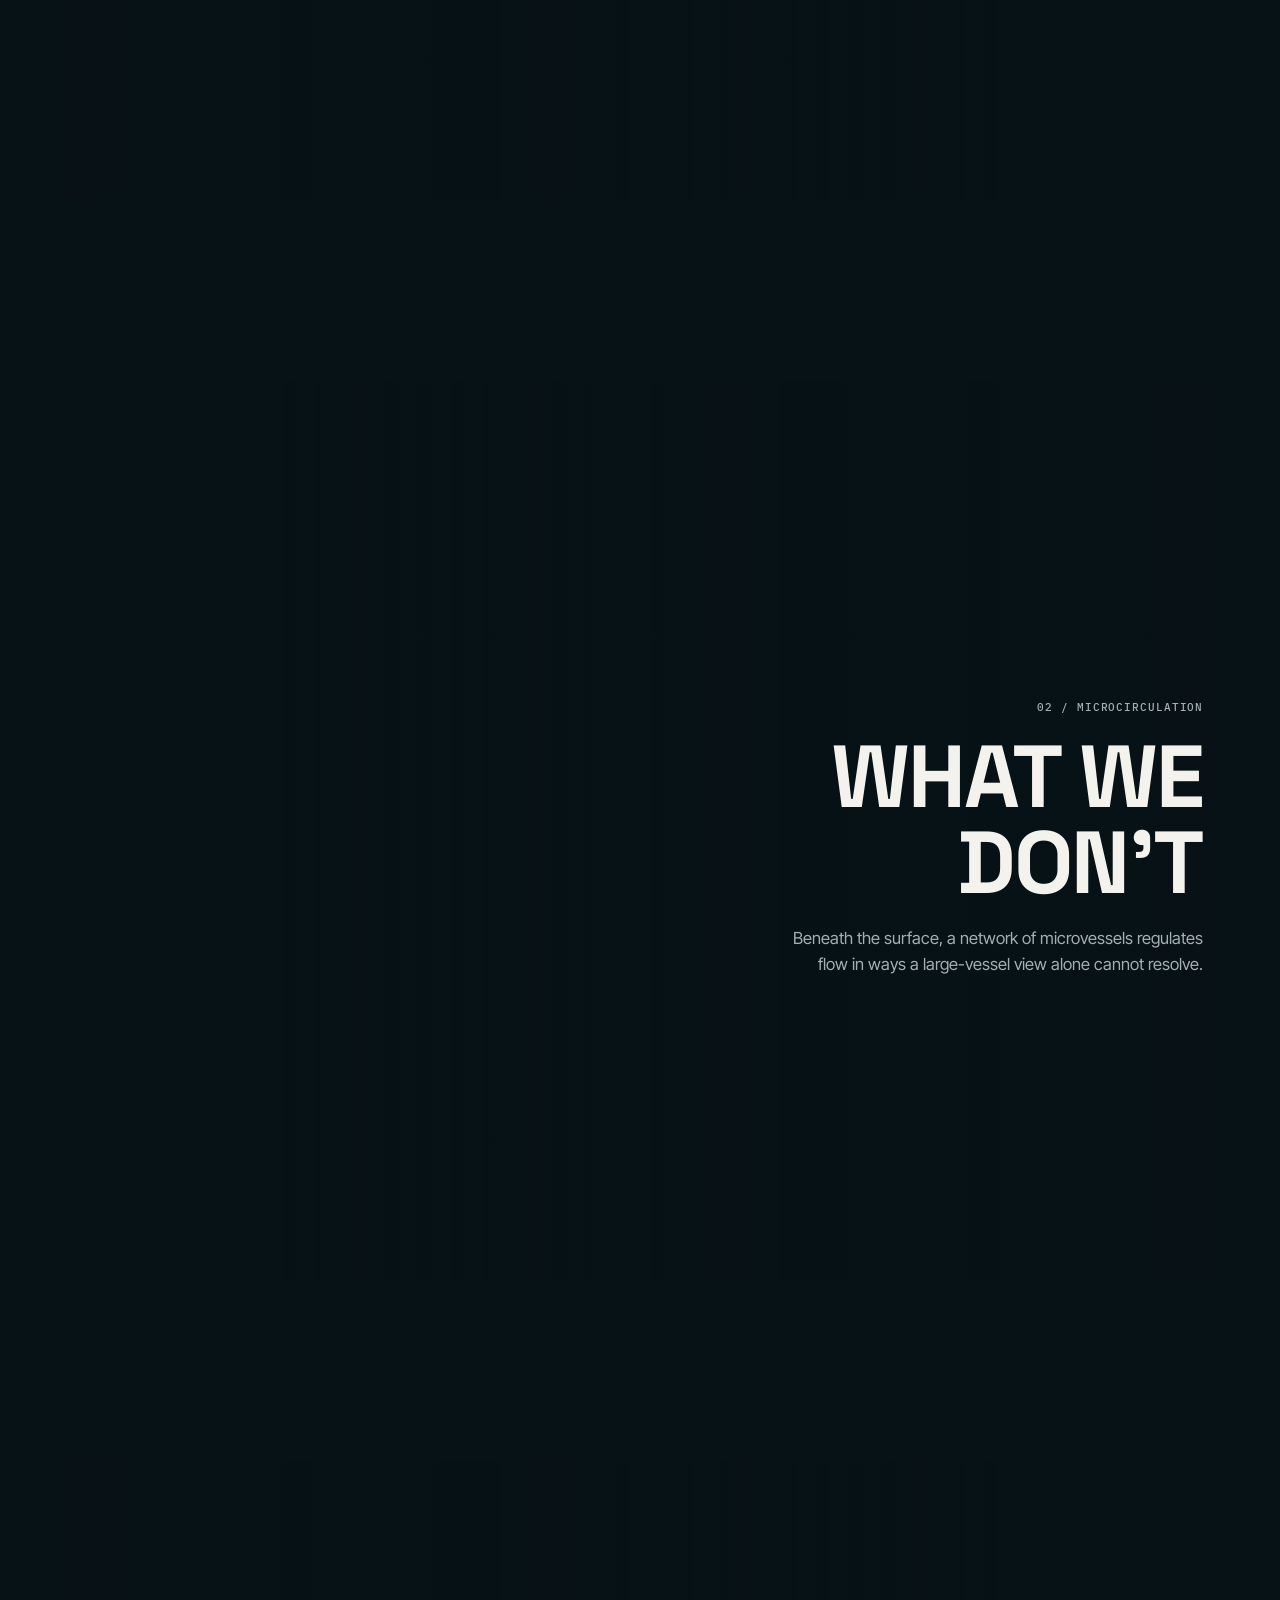
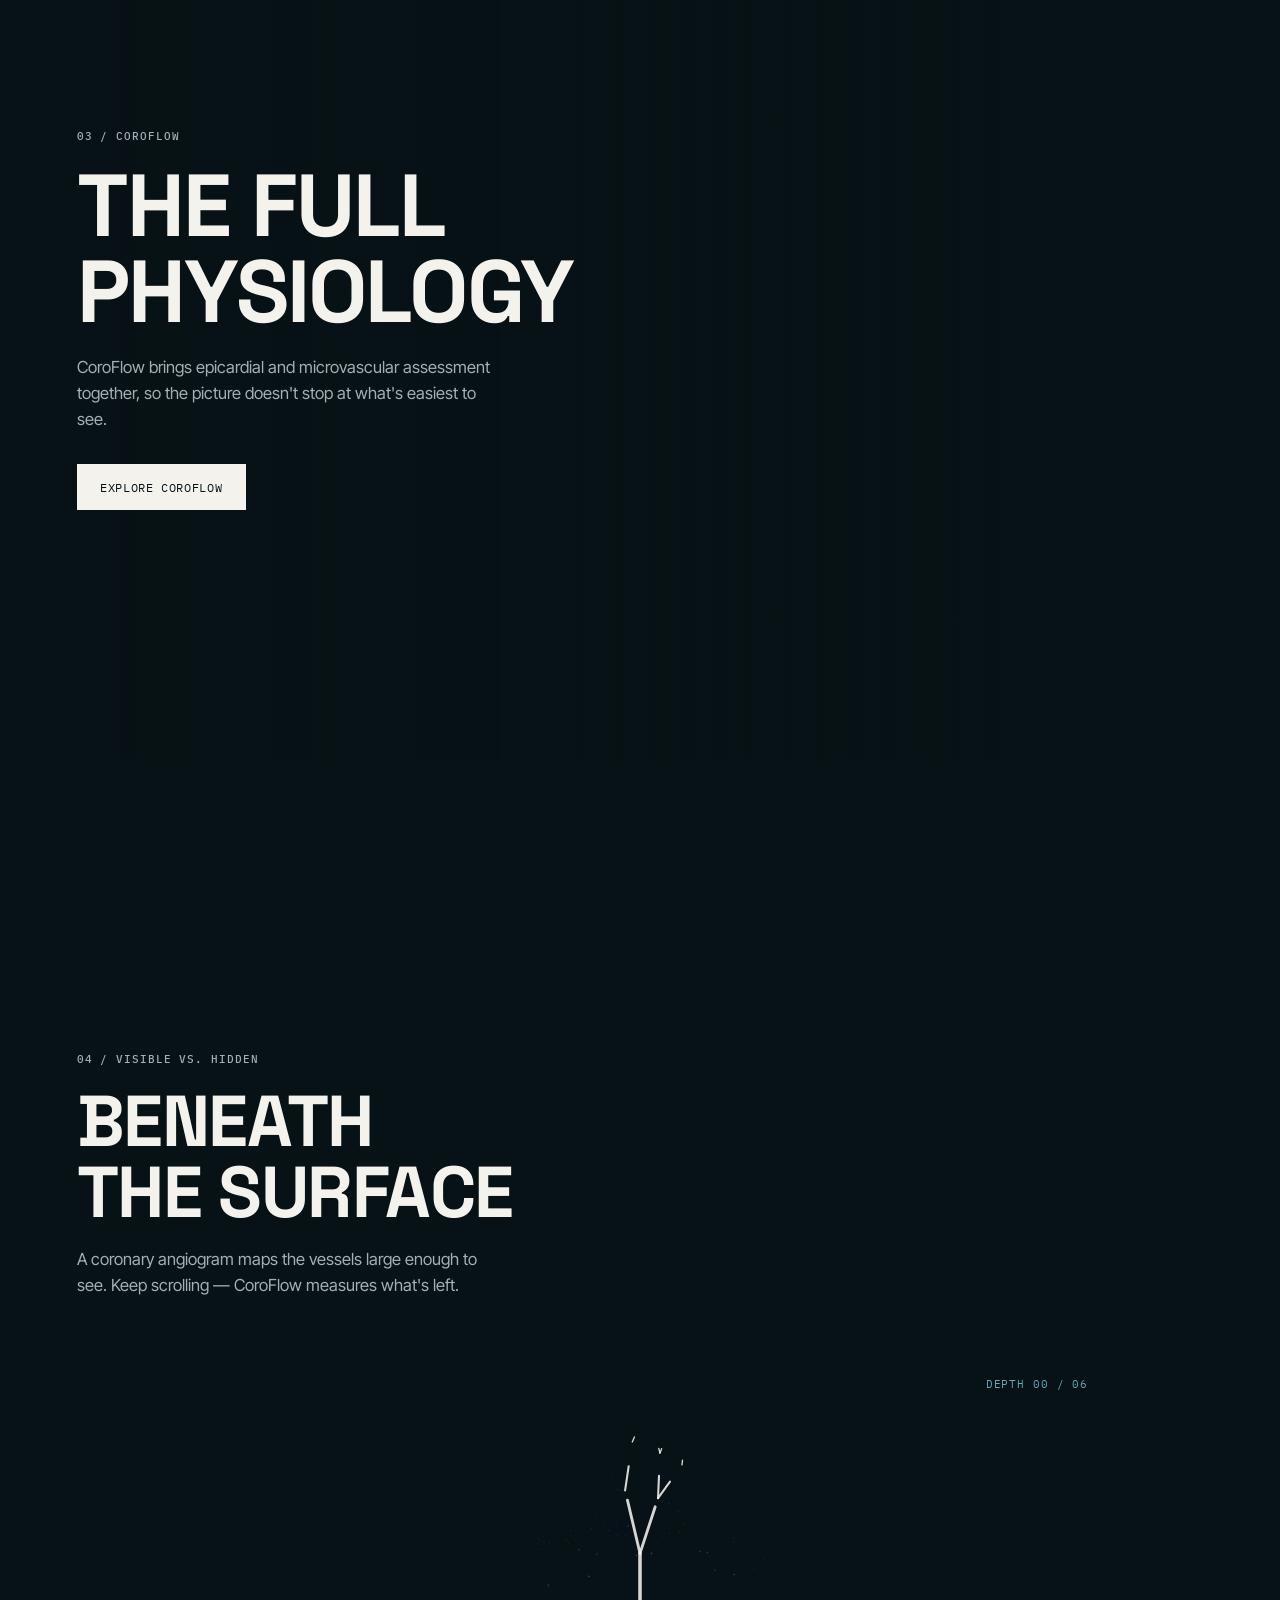
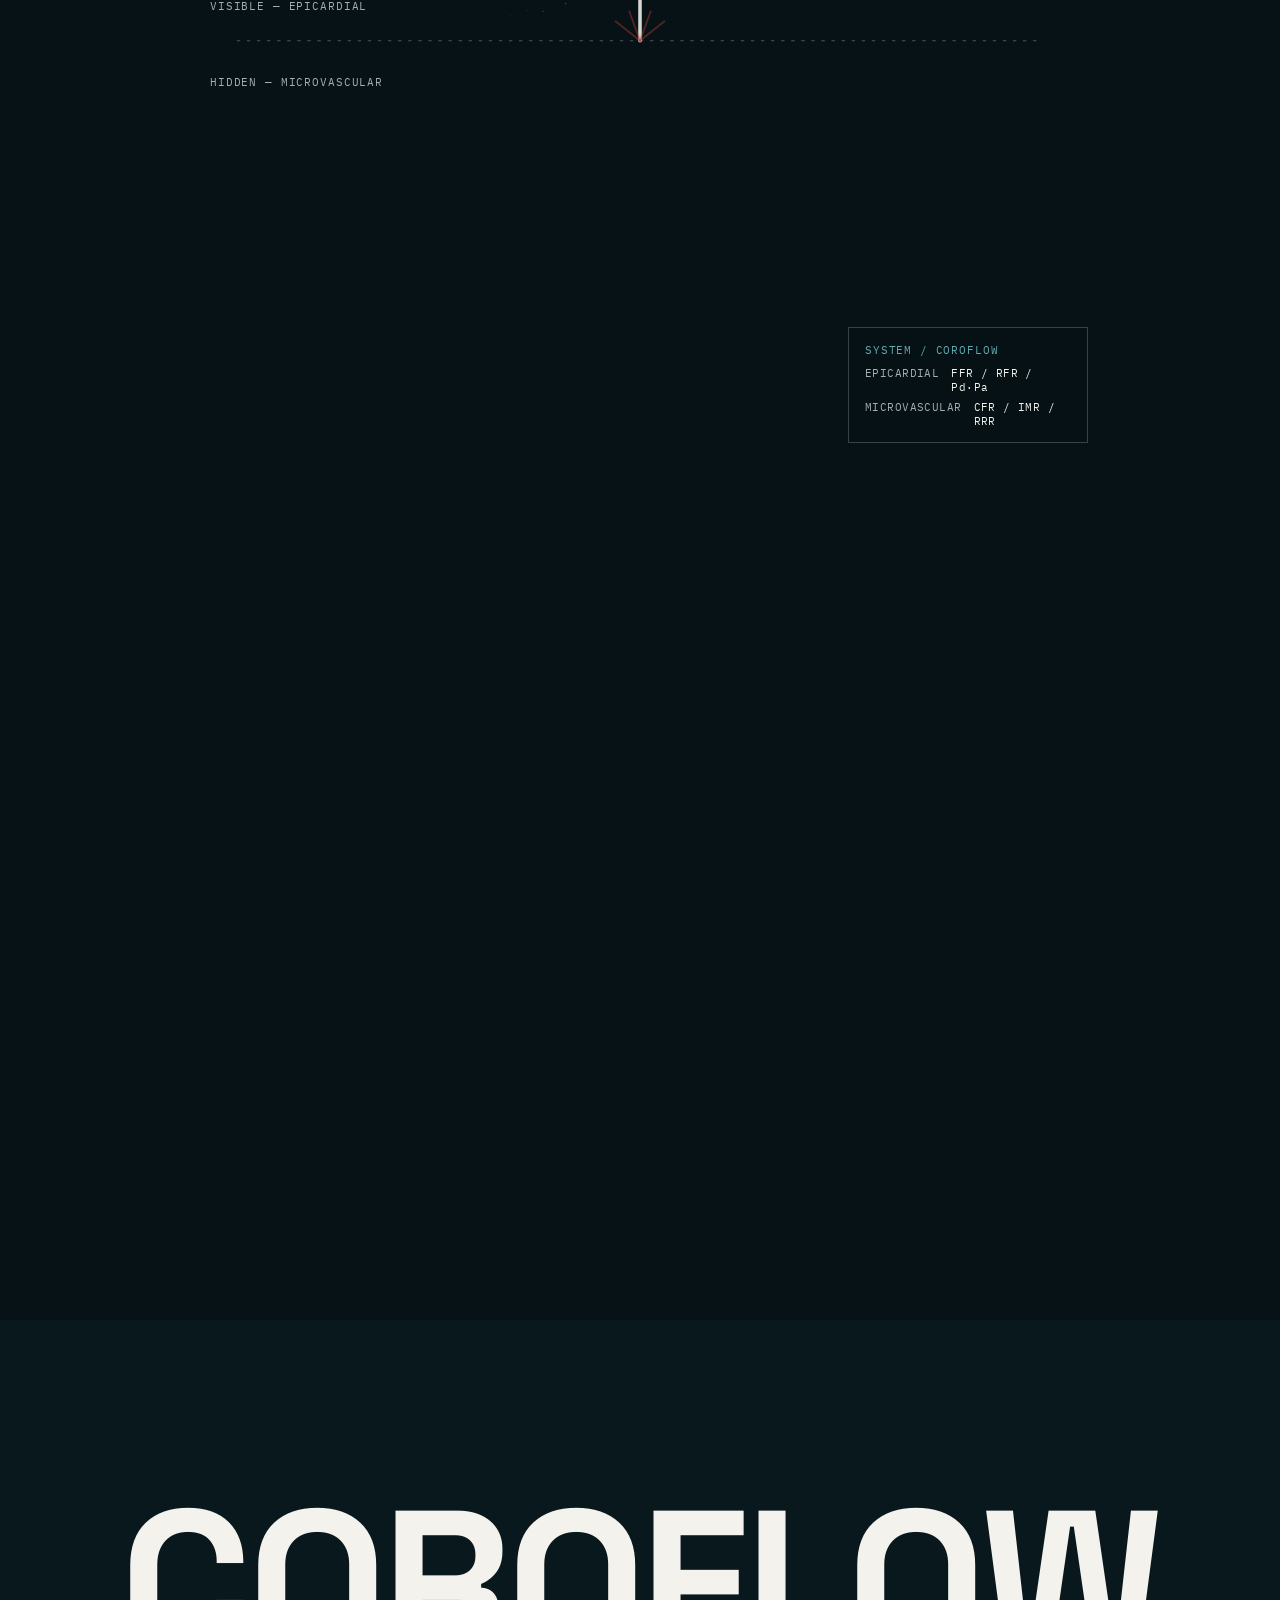
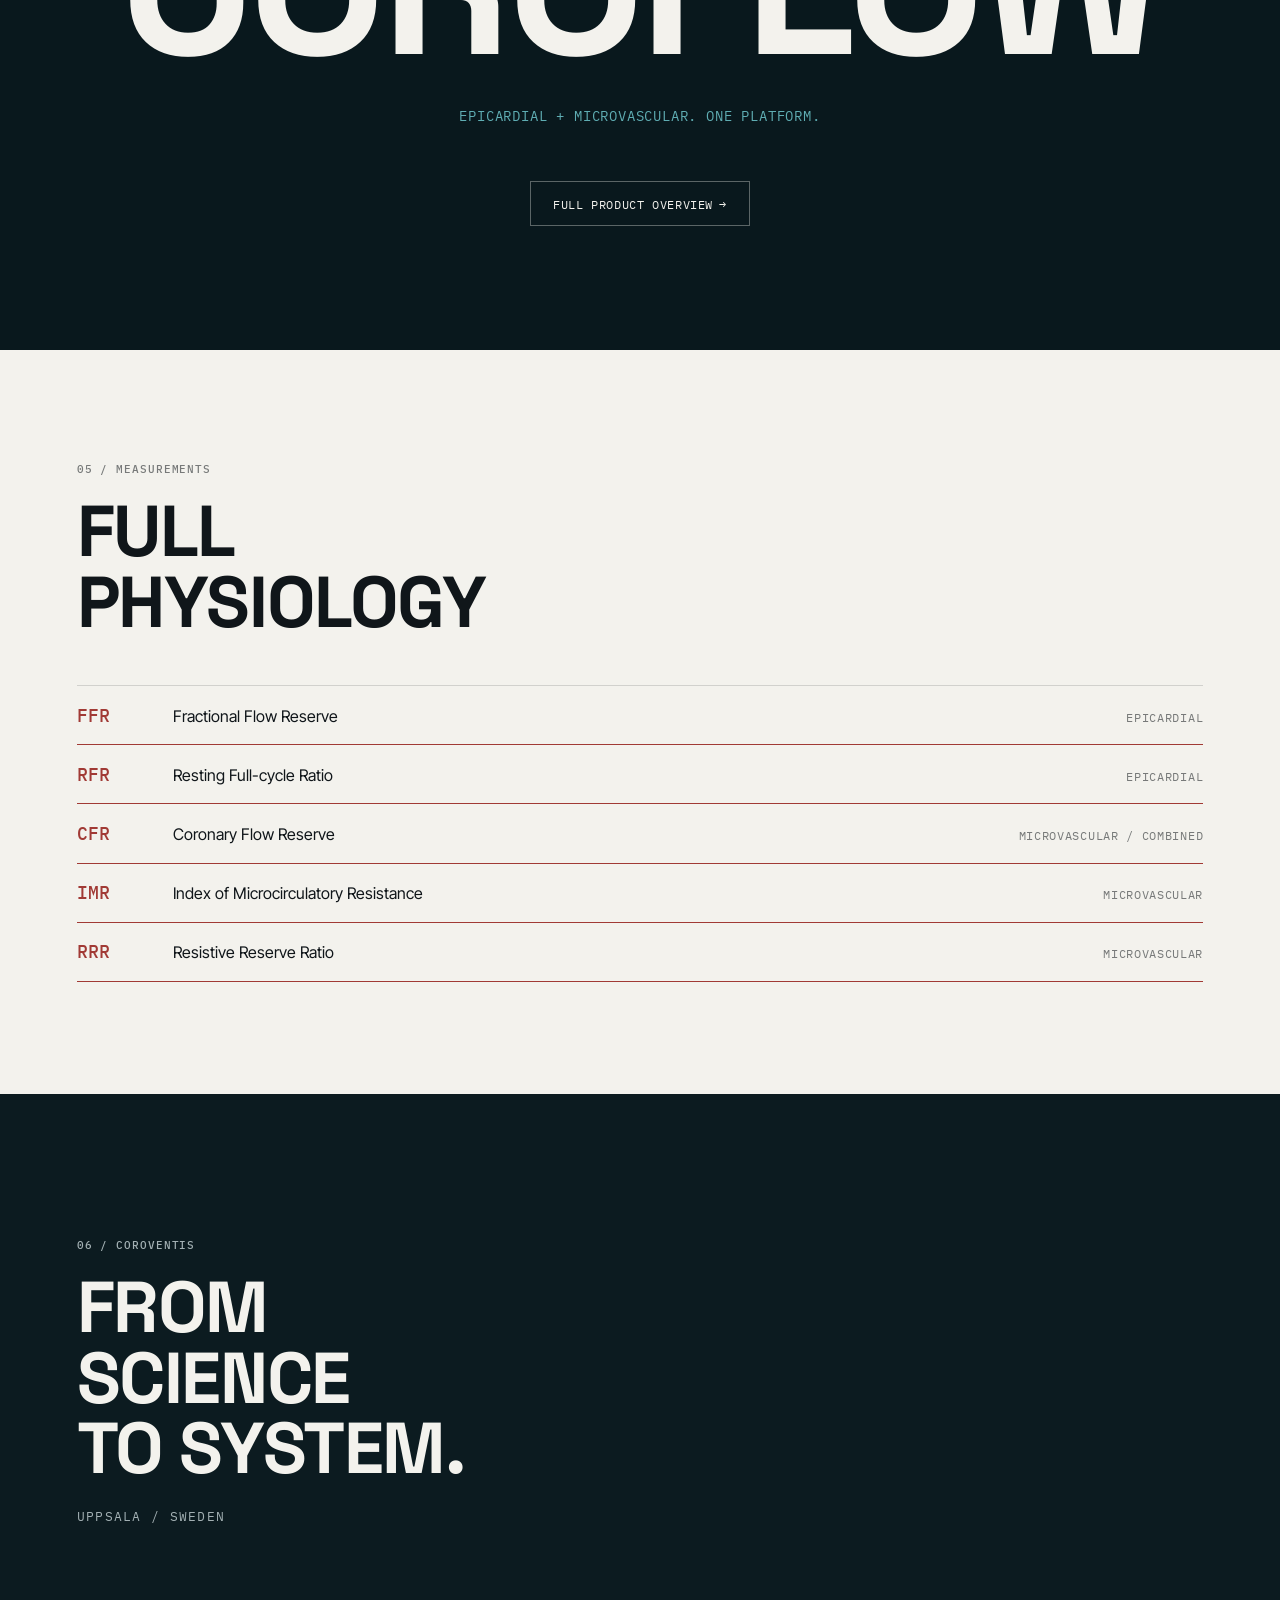
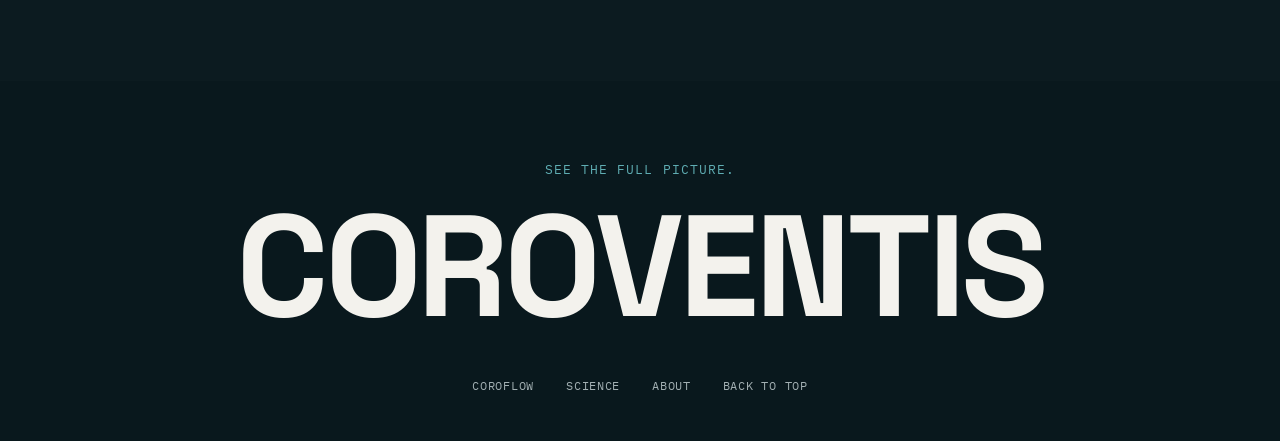
==== commit e1f4b115: "Add a dedicated CoroFlow product page Builds a full CoroFlow deep-dive page from Coroventis' own exi" ====
--- a/index.html
+++ b/index.html
@@ -17,7 +17,7 @@
 <nav class="nav" id="nav">
   <a class="nav__brand" href="#top"><img src="assets/brand/coroventis-logo.png" alt="Coroventis" width="200" height="37" /></a>
   <div class="nav__links">
-    <a href="#coroflow">CoroFlow</a>
+    <a href="coroflow.html">CoroFlow</a>
     <a href="#science">Science</a>
     <a href="#about">About</a>
   </div>
@@ -57,7 +57,7 @@
           <h1 class="display display--xl">SEE THE<br />FULL<br />PICTURE</h1>
           <p class="lede">Advanced assessment of epicardial and microvascular physiology, on one platform.</p>
           <div class="actions">
-            <a class="btn btn--primary" href="#coroflow">Explore CoroFlow</a>
+            <a class="btn btn--primary" href="coroflow.html">Explore CoroFlow</a>
             <a class="btn btn--ghost" href="#science">The science <span aria-hidden="true">→</span></a>
           </div>
         </div>
@@ -85,7 +85,7 @@
           <h2 class="display display--lg">THE FULL<br />PHYSIOLOGY</h2>
           <p class="body">CoroFlow brings epicardial and microvascular assessment together, so the picture doesn't stop at what's easiest to see.</p>
           <div class="actions">
-            <a class="btn btn--primary" href="#coroflow">Explore CoroFlow</a>
+            <a class="btn btn--primary" href="coroflow.html">Explore CoroFlow</a>
           </div>
         </div>
       </article>
@@ -122,6 +122,9 @@
     <p class="statement__eyebrow" data-reveal>SYSTEM / COROFLOW</p>
     <h2 class="display display--word" data-reveal style="transition-delay: 100ms">COROFLOW</h2>
     <p class="statement__sub" data-reveal style="transition-delay: 220ms">EPICARDIAL + MICROVASCULAR. One platform.</p>
+    <div class="actions" data-reveal style="transition-delay: 320ms; justify-content: center;">
+      <a class="btn btn--ghost" href="coroflow.html">Full product overview <span aria-hidden="true">→</span></a>
+    </div>
   </section>
 
   <section class="taxonomy" id="science">
@@ -170,7 +173,7 @@
   <p class="footer__line">SEE THE FULL PICTURE.</p>
   <h2 class="footer__wordmark">COROVENTIS</h2>
   <nav class="footer__nav">
-    <a href="#coroflow">CoroFlow</a>
+    <a href="coroflow.html">CoroFlow</a>
     <a href="#science">Science</a>
     <a href="#about">About</a>
     <a href="#top">Back to top</a>
--- a/styles.css
+++ b/styles.css
@@ -662,6 +662,235 @@
 
 .footer__nav a:hover { color: var(--cyan); }
 
+/* ---- coroflow product page ---- */
+.cf-hero {
+  position: relative;
+  z-index: 3;
+  background: var(--ink);
+  padding: clamp(7.5rem, 14vw, 11rem) clamp(1.25rem, 6vw, 6rem) clamp(4rem, 8vw, 6rem);
+}
+
+.cf-hero__lede {
+  max-width: 42rem;
+  font-size: clamp(1rem, 1.3vw, 1.15rem);
+  line-height: 1.6;
+  color: var(--slate);
+  margin: 1.5rem 0 0;
+}
+
+.cf-hero__lede strong { color: var(--paper); font-weight: 500; }
+
+.cf-partners {
+  display: flex;
+  flex-wrap: wrap;
+  align-items: center;
+  gap: 1.5rem;
+  margin-top: 2.75rem;
+  padding: 1.25rem clamp(1.25rem, 3vw, 2rem);
+  background: #fff;
+  border-radius: 4px;
+  width: fit-content;
+}
+
+.cf-partners img { display: block; height: clamp(28px, 4vw, 34px); width: auto; }
+.cf-partners span {
+  font-family: var(--font-mono);
+  font-size: 0.68rem;
+  letter-spacing: 0.06em;
+  text-transform: uppercase;
+  color: color-mix(in srgb, var(--paper-ink) 45%, transparent);
+}
+
+.cf-section {
+  position: relative;
+  z-index: 3;
+  background: var(--ink);
+  padding: clamp(4rem, 9vw, 6.5rem) clamp(1.25rem, 6vw, 6rem);
+}
+
+.cf-section--tonal { background: var(--ink-3); }
+.cf-section--paper { background: var(--paper); color: var(--paper-ink); }
+.cf-section--paper .kicker { color: color-mix(in srgb, var(--paper-ink) 55%, transparent); }
+.cf-section--paper .display { color: var(--paper-ink); }
+.cf-section--paper .body { color: color-mix(in srgb, var(--paper-ink) 70%, transparent); }
+
+.cf-section__head { max-width: 42rem; margin-bottom: clamp(2.5rem, 6vw, 3.5rem); }
+.cf-section__head .body { margin-top: 1.25rem; }
+
+.cf-card {
+  background: #fff;
+  border-radius: 4px;
+  padding: clamp(1rem, 2.5vw, 1.75rem);
+  display: flex;
+  align-items: center;
+  justify-content: center;
+}
+
+.cf-card img { display: block; width: 100%; height: auto; }
+
+.cf-assessment__grid {
+  display: grid;
+  grid-template-columns: 1fr 1.1fr 1fr;
+  gap: clamp(1.5rem, 4vw, 3rem);
+  align-items: center;
+}
+
+.cf-assessment__list {
+  list-style: none;
+  margin: 0;
+  padding: 0;
+  display: flex;
+  flex-direction: column;
+  gap: 0.65rem;
+}
+
+.cf-assessment__list li {
+  font-size: 0.95rem;
+  color: var(--slate);
+  padding-left: 1.1rem;
+  position: relative;
+}
+
+.cf-assessment__list li::before {
+  content: "";
+  position: absolute;
+  left: 0;
+  top: 0.5em;
+  width: 6px;
+  height: 6px;
+  background: var(--cyan);
+}
+
+.cf-assessment__title {
+  font-family: var(--font-mono);
+  font-size: 0.75rem;
+  letter-spacing: 0.06em;
+  text-transform: uppercase;
+  color: var(--paper);
+  text-decoration: underline;
+  text-decoration-color: color-mix(in srgb, var(--paper) 30%, transparent);
+  text-underline-offset: 0.3em;
+  margin: 0 0 1rem;
+}
+
+.cf-assessment__foot {
+  grid-column: 1 / -1;
+  font-family: var(--font-mono);
+  font-size: 0.68rem;
+  letter-spacing: 0.04em;
+  color: color-mix(in srgb, var(--slate) 70%, transparent);
+  margin-top: 0.5rem;
+}
+
+.cf-ventricle {
+  display: grid;
+  grid-template-columns: 12rem 1fr;
+  gap: clamp(1.5rem, 4vw, 3rem);
+  align-items: center;
+  margin-top: clamp(3rem, 6vw, 4rem);
+  padding-top: clamp(3rem, 6vw, 4rem);
+  border-top: 1px solid color-mix(in srgb, var(--paper) 12%, transparent);
+}
+
+@media (max-width: 860px) {
+  .cf-assessment__grid { grid-template-columns: 1fr; }
+  .cf-assessment__grid .cf-card { max-width: 20rem; margin: 0 auto; }
+  .cf-ventricle { grid-template-columns: 1fr; }
+  .cf-ventricle .cf-card { max-width: 12rem; margin: 0 auto; }
+}
+
+.cf-features__grid {
+  display: grid;
+  grid-template-columns: repeat(4, 1fr);
+  gap: 1px;
+  background: color-mix(in srgb, var(--paper) 12%, transparent);
+  border: 1px solid color-mix(in srgb, var(--paper) 12%, transparent);
+}
+
+.cf-features__item {
+  background: var(--ink-3);
+  padding: 1.5rem 1.5rem;
+  font-size: 0.92rem;
+  color: var(--paper);
+}
+
+.cf-features__item span {
+  display: block;
+  font-family: var(--font-mono);
+  font-size: 0.65rem;
+  letter-spacing: 0.06em;
+  text-transform: uppercase;
+  color: var(--cyan);
+  margin-bottom: 0.5rem;
+}
+
+@media (max-width: 860px) {
+  .cf-features__grid { grid-template-columns: 1fr 1fr; }
+}
+@media (max-width: 540px) {
+  .cf-features__grid { grid-template-columns: 1fr; }
+}
+
+.cf-hardware {
+  display: grid;
+  grid-template-columns: 1fr 1fr;
+  gap: clamp(1.5rem, 4vw, 3rem);
+  align-items: center;
+}
+
+.cf-hardware__copy .body { max-width: 34rem; }
+
+@media (max-width: 860px) {
+  .cf-hardware { grid-template-columns: 1fr; }
+}
+
+.cf-installation__grid {
+  display: grid;
+  grid-template-columns: repeat(3, 1fr);
+  gap: clamp(1.5rem, 3vw, 2rem);
+}
+
+.cf-installation__card .cf-card { min-height: 14rem; margin-bottom: 1.5rem; }
+.cf-installation__card h3 {
+  font-family: var(--font-display);
+  font-weight: 700;
+  font-size: 1.15rem;
+  margin: 0 0 0.5rem;
+}
+.cf-installation__card p {
+  font-size: 0.9rem;
+  color: var(--slate);
+  margin: 0.35rem 0 0;
+}
+
+.cf-note {
+  display: flex;
+  gap: 0.6rem;
+  margin-top: 1rem;
+  padding: 0.85rem 1rem;
+  background: color-mix(in srgb, var(--red) 14%, transparent);
+  border: 1px solid color-mix(in srgb, var(--red) 30%, transparent);
+  font-family: var(--font-mono);
+  font-size: 0.7rem;
+  letter-spacing: 0.02em;
+  color: color-mix(in srgb, var(--paper) 90%, transparent);
+}
+
+@media (max-width: 860px) {
+  .cf-installation__grid { grid-template-columns: 1fr; }
+}
+
+.cf-diagram-card { margin-top: 2.5rem; }
+.cf-diagram-card .cf-card { padding: clamp(1rem, 3vw, 2rem); }
+
+.cf-data__grid {
+  display: flex;
+  flex-direction: column;
+  gap: clamp(2.5rem, 5vw, 3.5rem);
+}
+
+.cf-data__row .cf-section__head { margin-bottom: 1.75rem; }
+
 /* ---- reduced motion ---- */
 @media (prefers-reduced-motion: reduce) {
   .chapter { min-height: 100dvh !important; }
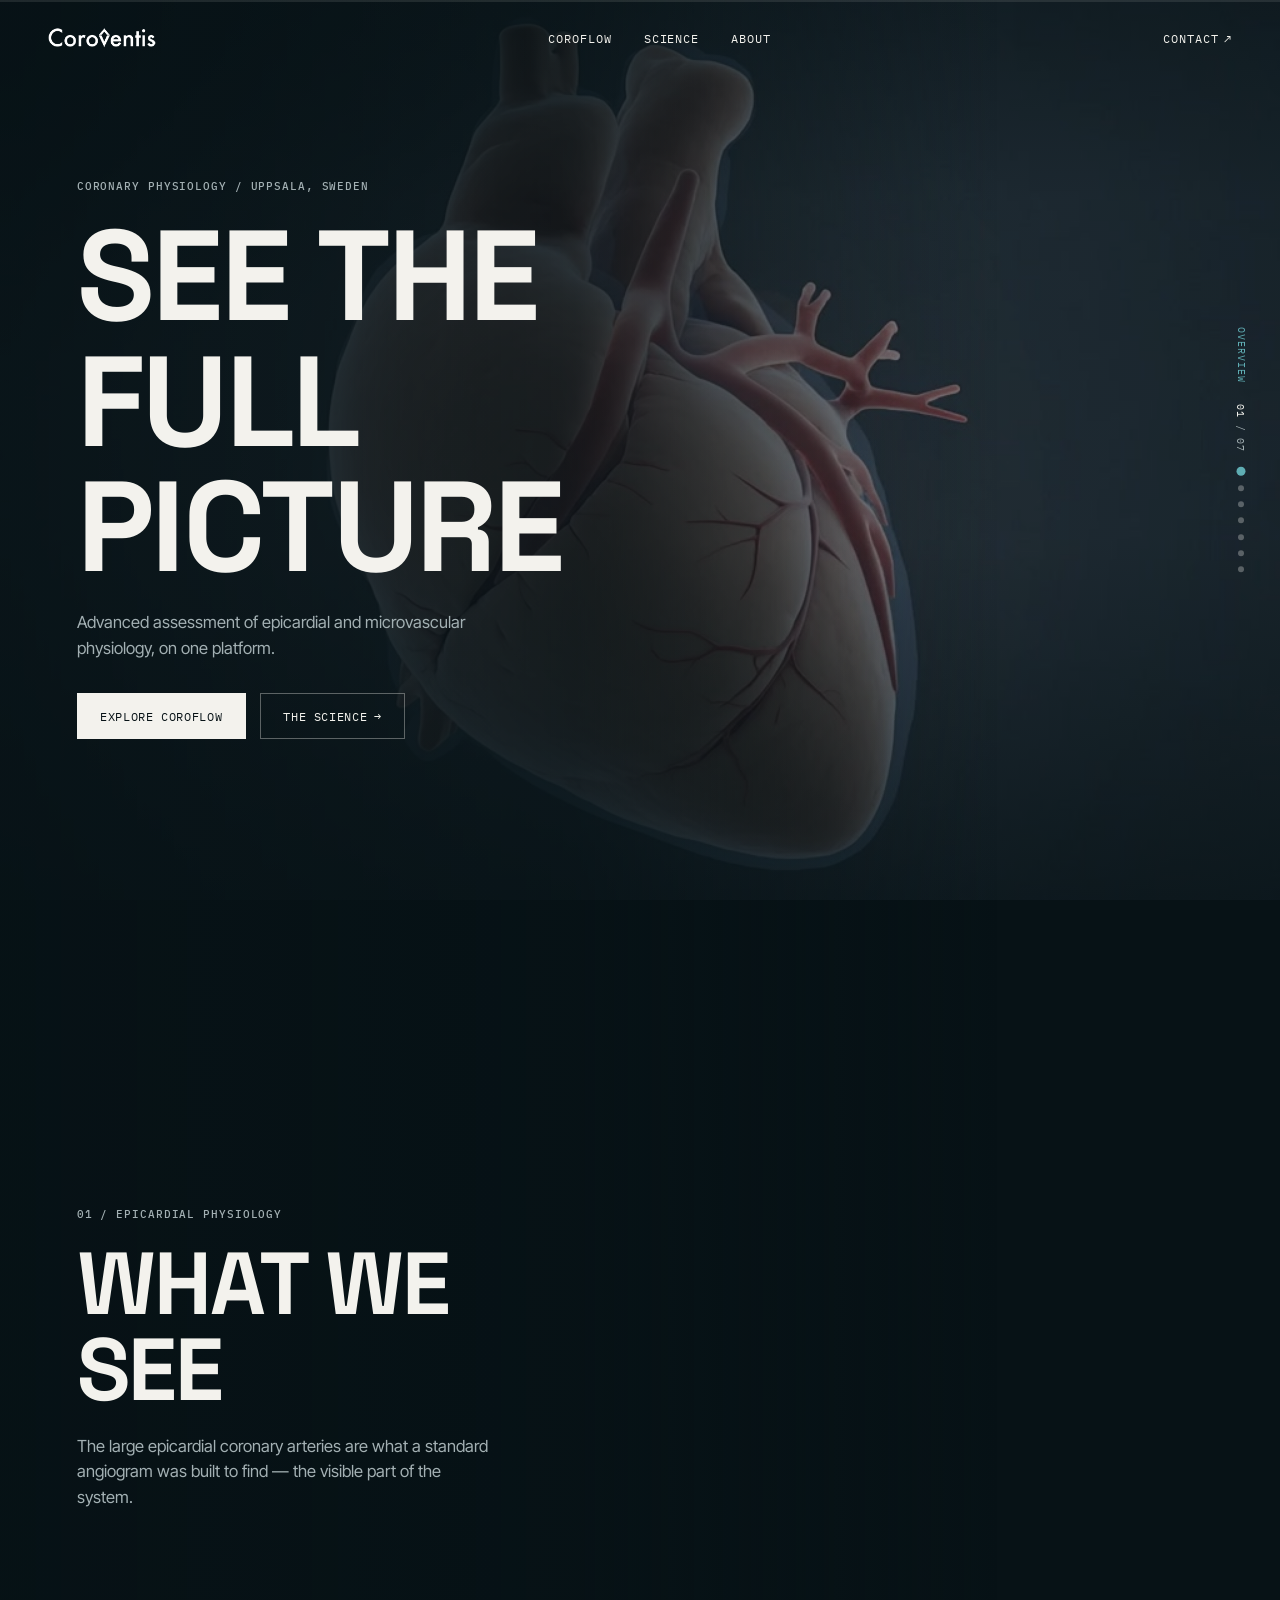
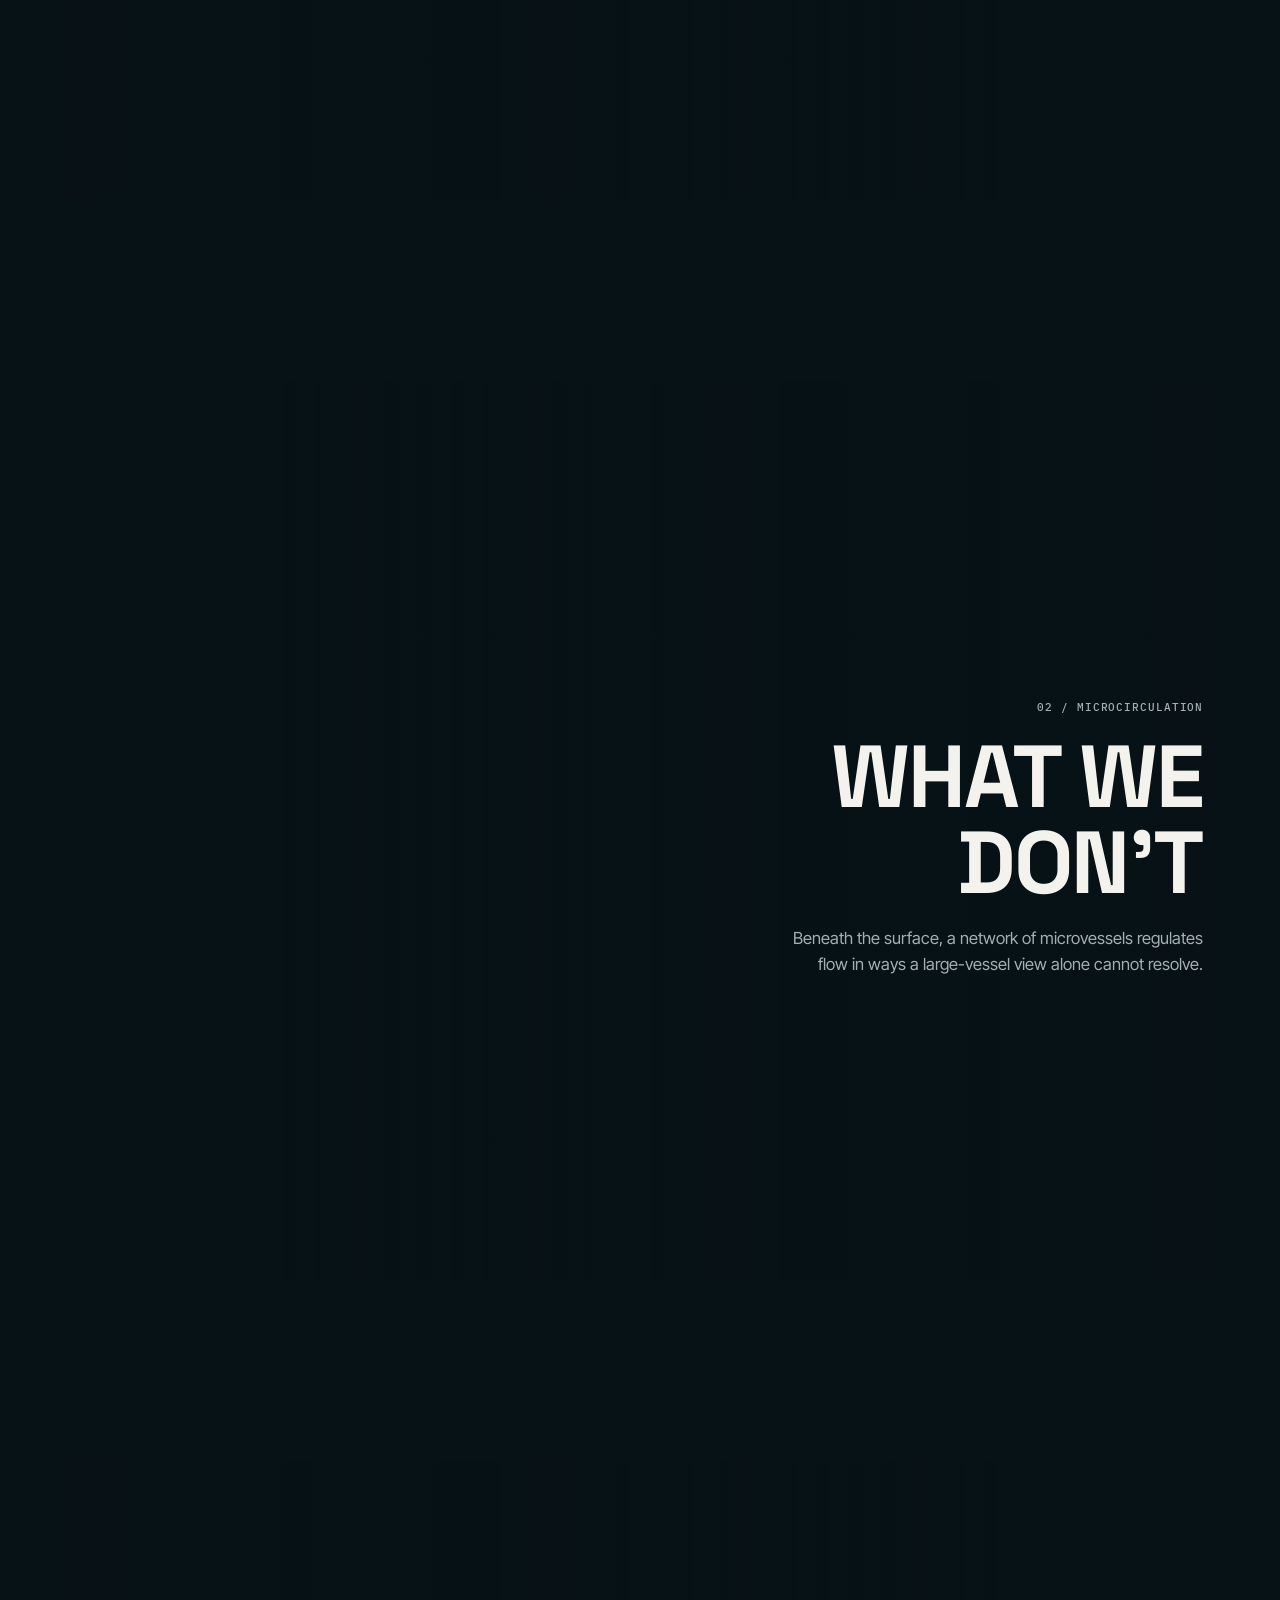
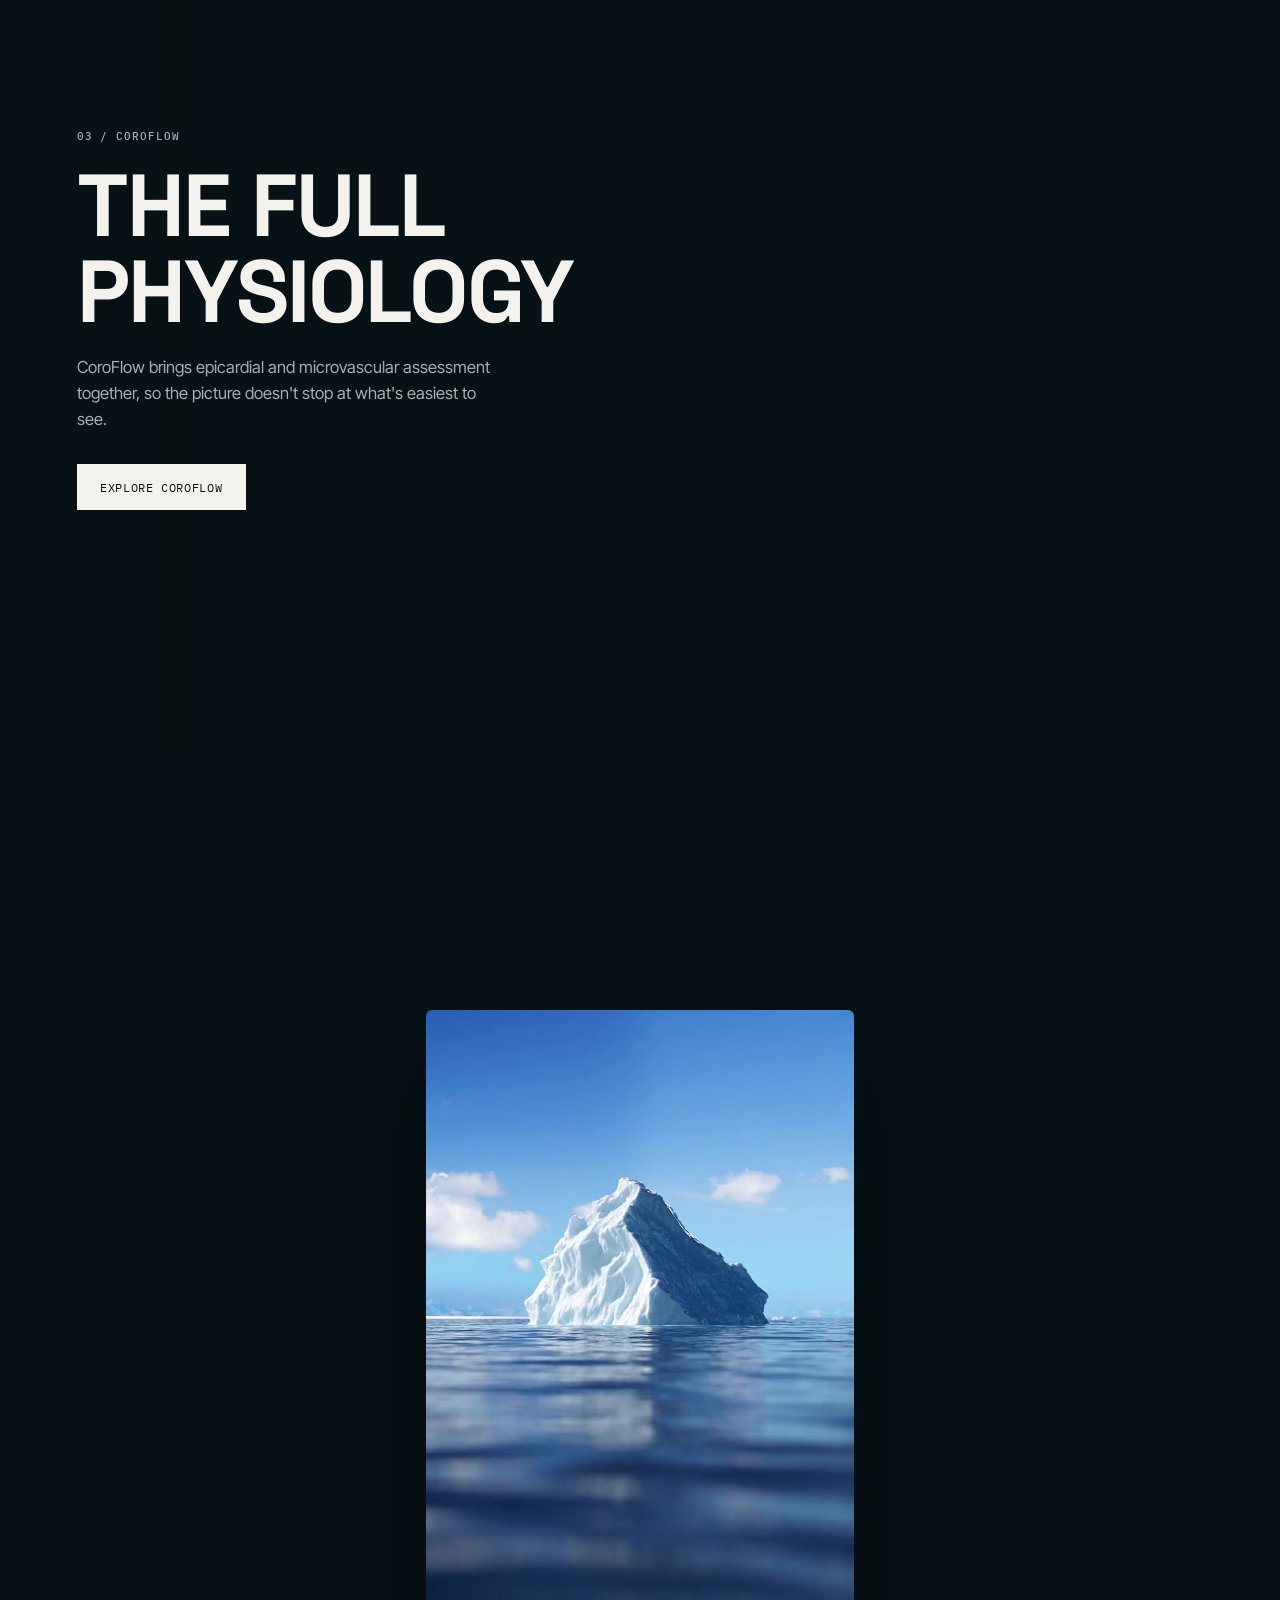
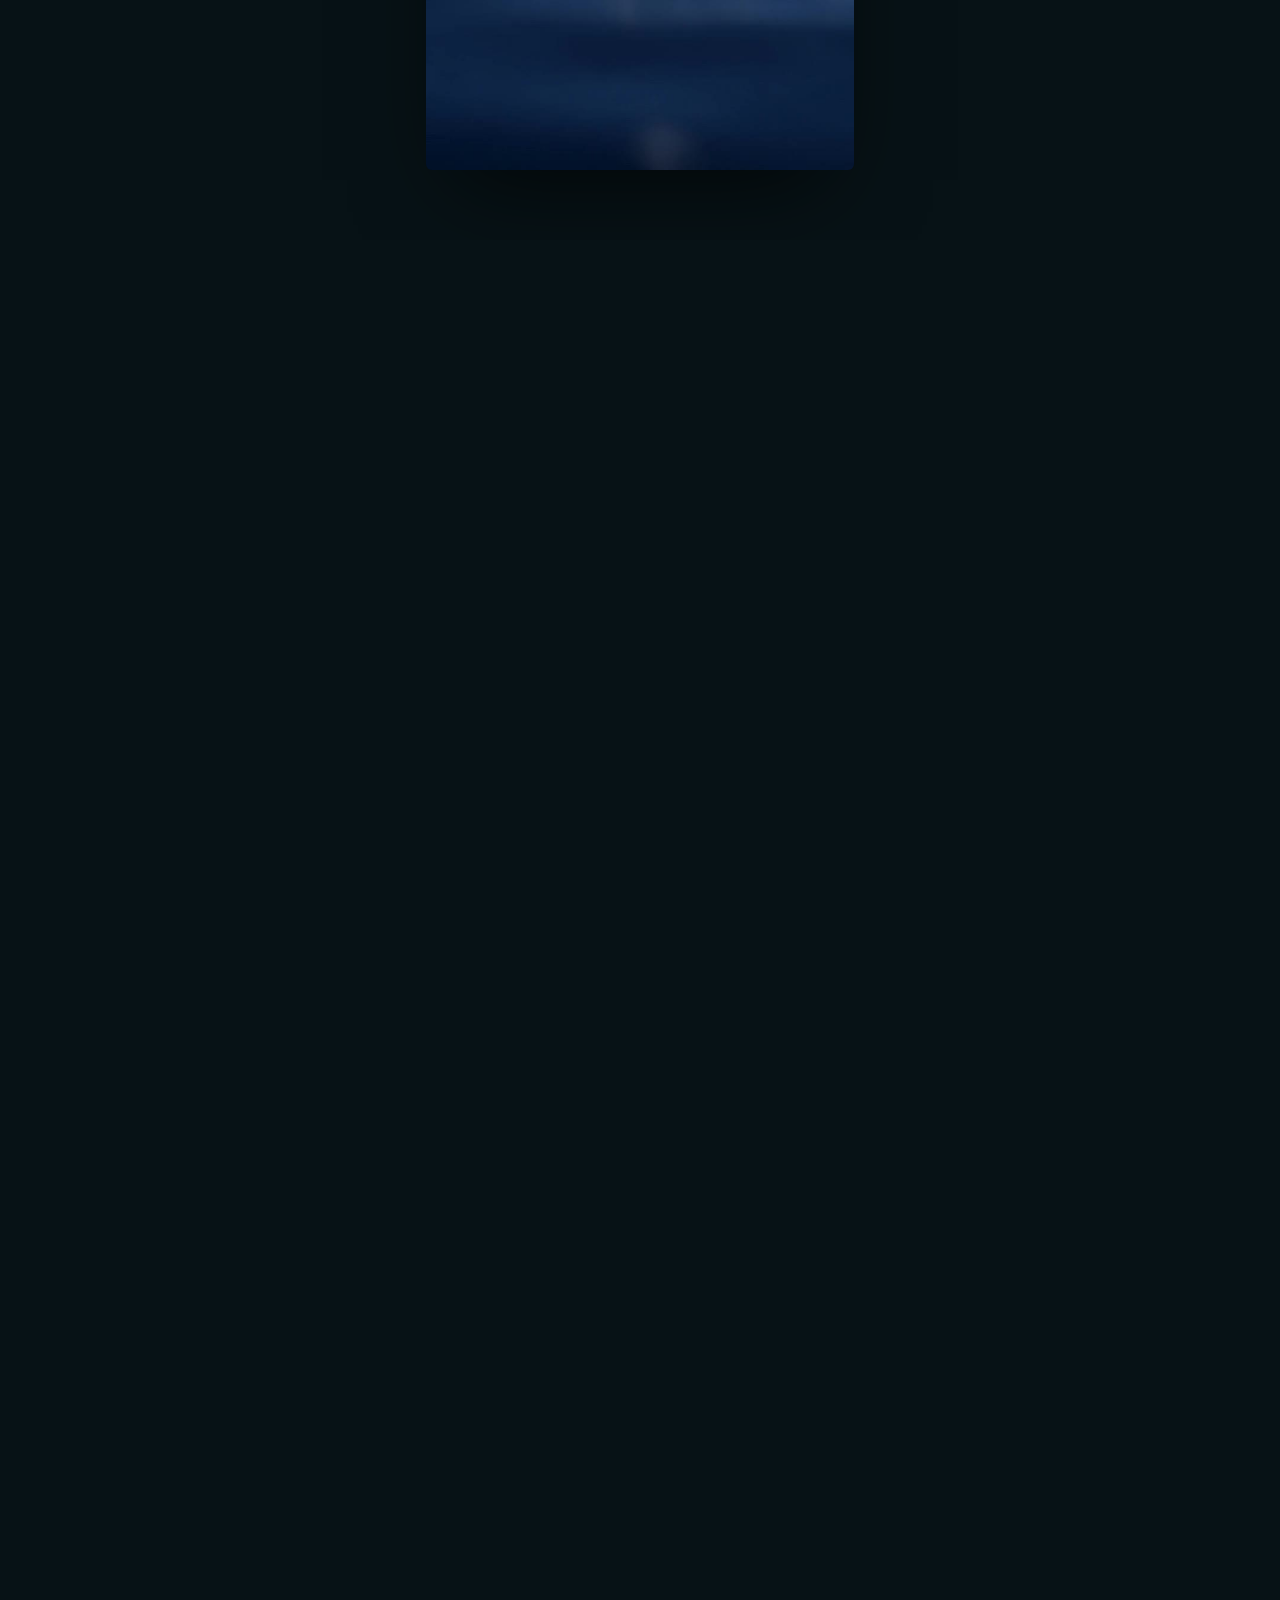
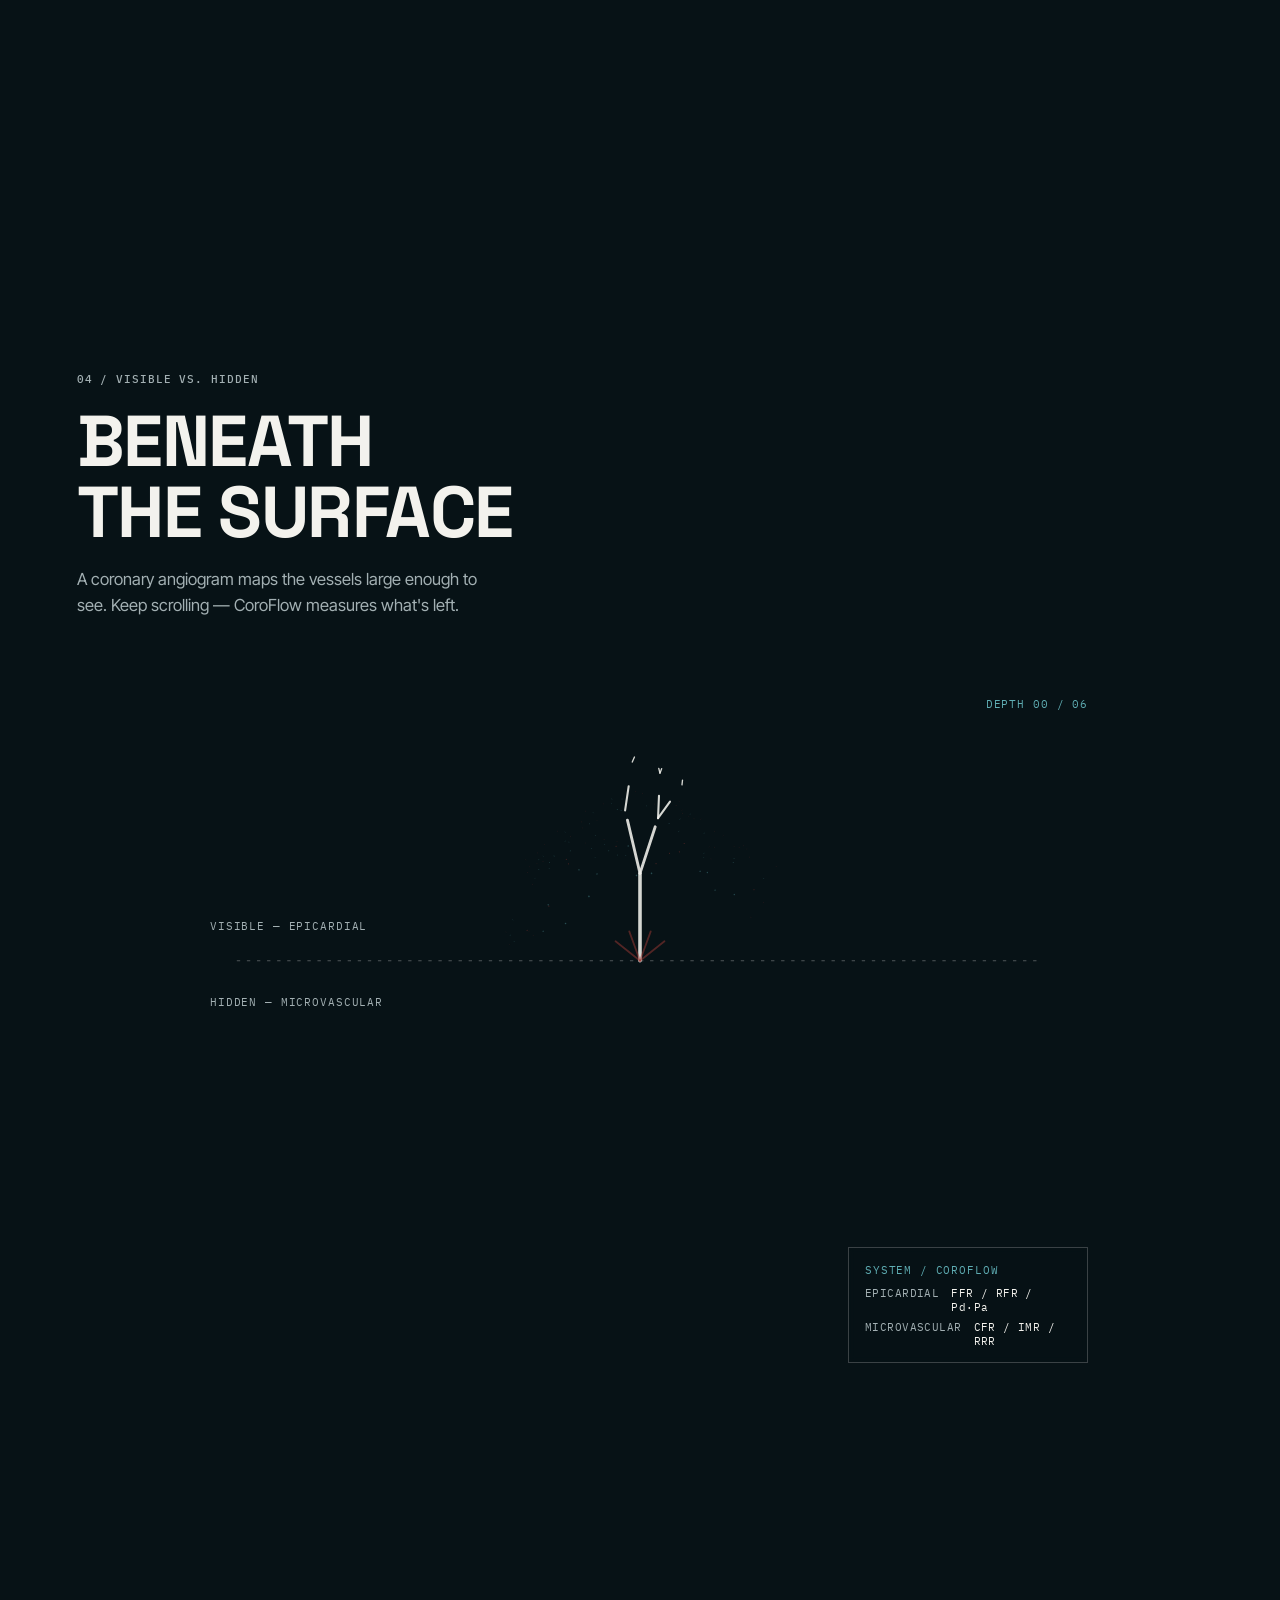
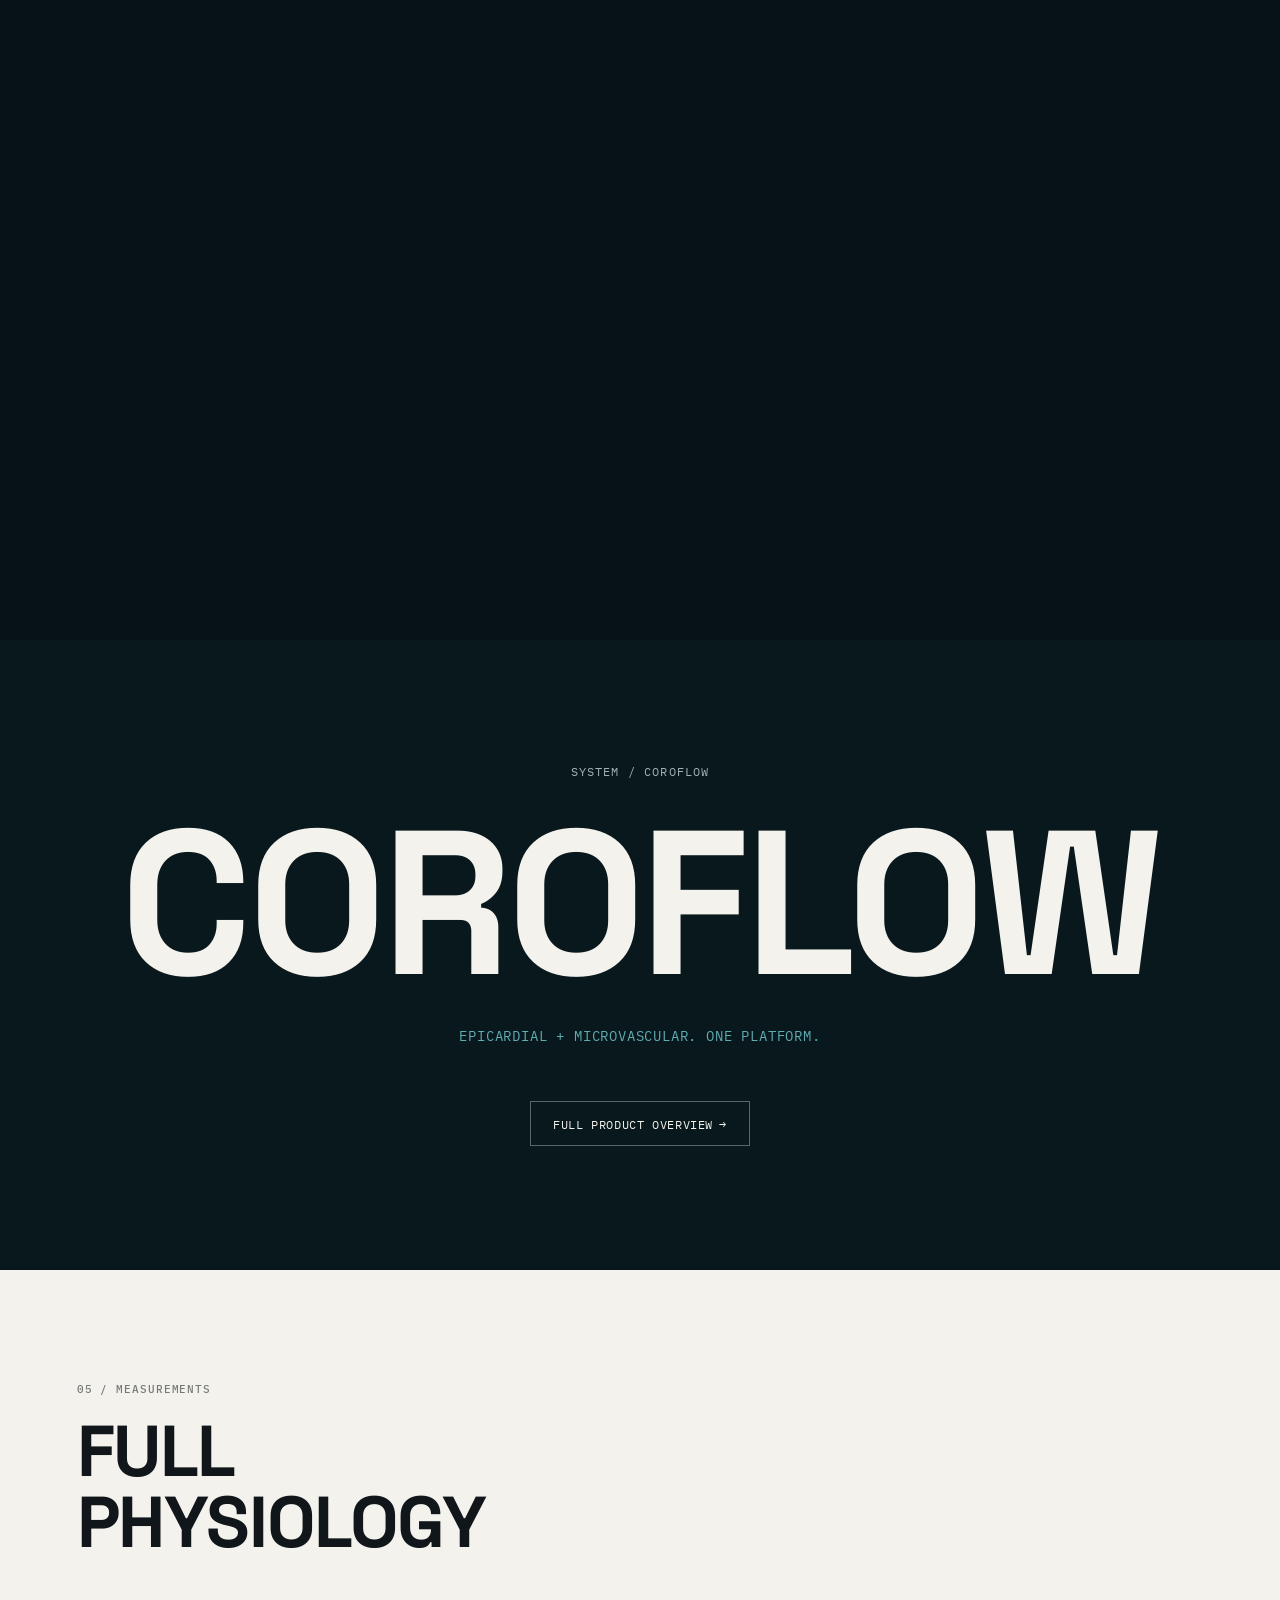
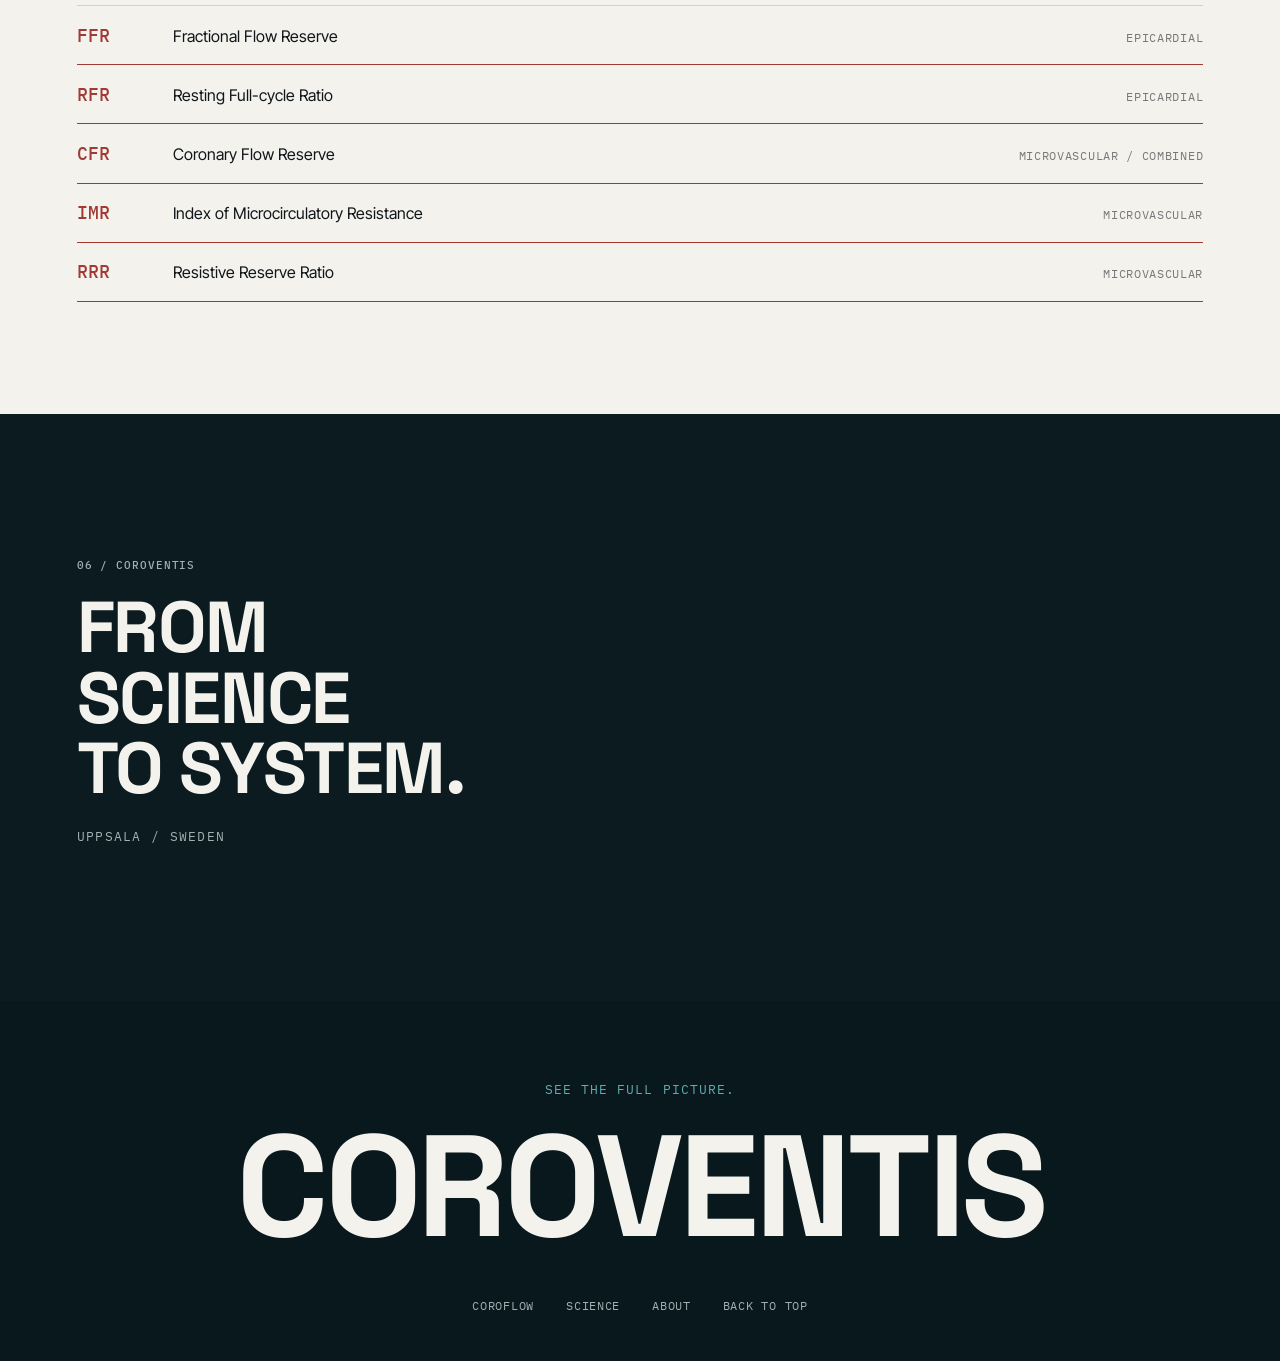
==== commit 2541f80c: "Add a second scroll-scrubbed section: the iceberg reveal New portrait clip (iceberg above the waterl" ====
--- a/index.html
+++ b/index.html
@@ -26,9 +26,10 @@
 
 <nav class="section-rail" aria-label="Page sections">
   <span class="section-rail__label" id="railLabel">OVERVIEW</span>
-  <span class="section-rail__index"><span id="railIndex">01</span> / 06</span>
+  <span class="section-rail__index"><span id="railIndex">01</span> / 07</span>
   <ol id="railList">
     <li data-target="hero" class="is-active" aria-label="Full picture"></li>
+    <li data-target="iceberg" aria-label="Do you see the full picture?"></li>
     <li data-target="divide" aria-label="Visible vs. hidden"></li>
     <li data-target="coroflow" aria-label="CoroFlow"></li>
     <li data-target="science" aria-label="Science"></li>
@@ -90,6 +91,14 @@
         </div>
       </article>
 
+    </div>
+  </section>
+
+  <section class="iceberg-scrub" id="iceberg" aria-label="Do you see the full picture?">
+    <div class="iceberg-scrub__stage">
+      <div class="iceberg-scrub__frame">
+        <img class="iceberg-scrub__poster" id="icebergPoster" src="assets/iceberg/iceberg-poster.jpg" alt="An iceberg above the waterline gives way to reveal the much larger mass hidden beneath. Do you see the full picture?" decoding="async" />
+      </div>
     </div>
   </section>
 
--- a/styles.css
+++ b/styles.css
@@ -401,6 +401,61 @@
   }
 }
 
+/* ---- iceberg scroll-scrub (secondary, portrait video) ---- */
+.iceberg-scrub {
+  position: relative;
+  z-index: 3;
+  background: var(--ink);
+  min-height: 280dvh;
+}
+
+.iceberg-scrub__stage {
+  position: sticky;
+  top: 0;
+  height: 100dvh;
+  display: flex;
+  align-items: center;
+  justify-content: center;
+  overflow: hidden;
+}
+
+.iceberg-scrub__frame {
+  position: relative;
+  height: min(88dvh, 760px);
+  aspect-ratio: 9 / 16;
+  overflow: hidden;
+  border-radius: 6px;
+  box-shadow: 0 40px 90px -30px rgba(0, 0, 0, 0.7);
+}
+
+.iceberg-scrub__poster,
+.iceberg-scrub__video {
+  position: absolute;
+  inset: 0;
+  width: 100%;
+  height: 100%;
+  object-fit: cover;
+  display: block;
+}
+
+.iceberg-scrub__video {
+  z-index: 1;
+  transform: translateZ(0);
+  backface-visibility: hidden;
+}
+
+.iceberg-scrub__frame[data-video-painted="true"] .iceberg-scrub__poster { visibility: hidden; }
+
+@media (max-width: 640px) {
+  .iceberg-scrub__frame { height: min(80dvh, 640px); border-radius: 0; box-shadow: none; }
+}
+
+@media (prefers-reduced-motion: reduce) {
+  .iceberg-scrub { min-height: auto; }
+  .iceberg-scrub__stage { position: relative; height: auto; padding: clamp(3rem, 8vw, 5rem) 0; }
+  .iceberg-scrub__frame { height: min(80dvh, 640px); }
+}
+
 /* ---- divide (visible / hidden diagram, scroll-pinned reveal) ---- */
 .divide {
   position: relative;
@@ -718,9 +773,8 @@
 .cf-section__head .body { margin-top: 1.25rem; }
 
 .cf-card {
-  background: #fff;
-  border-radius: 4px;
-  padding: clamp(1rem, 2.5vw, 1.75rem);
+  /* Images here are transparent PNGs — no card chrome behind them,
+     they sit directly on the section's own background. */
   display: flex;
   align-items: center;
   justify-content: center;
